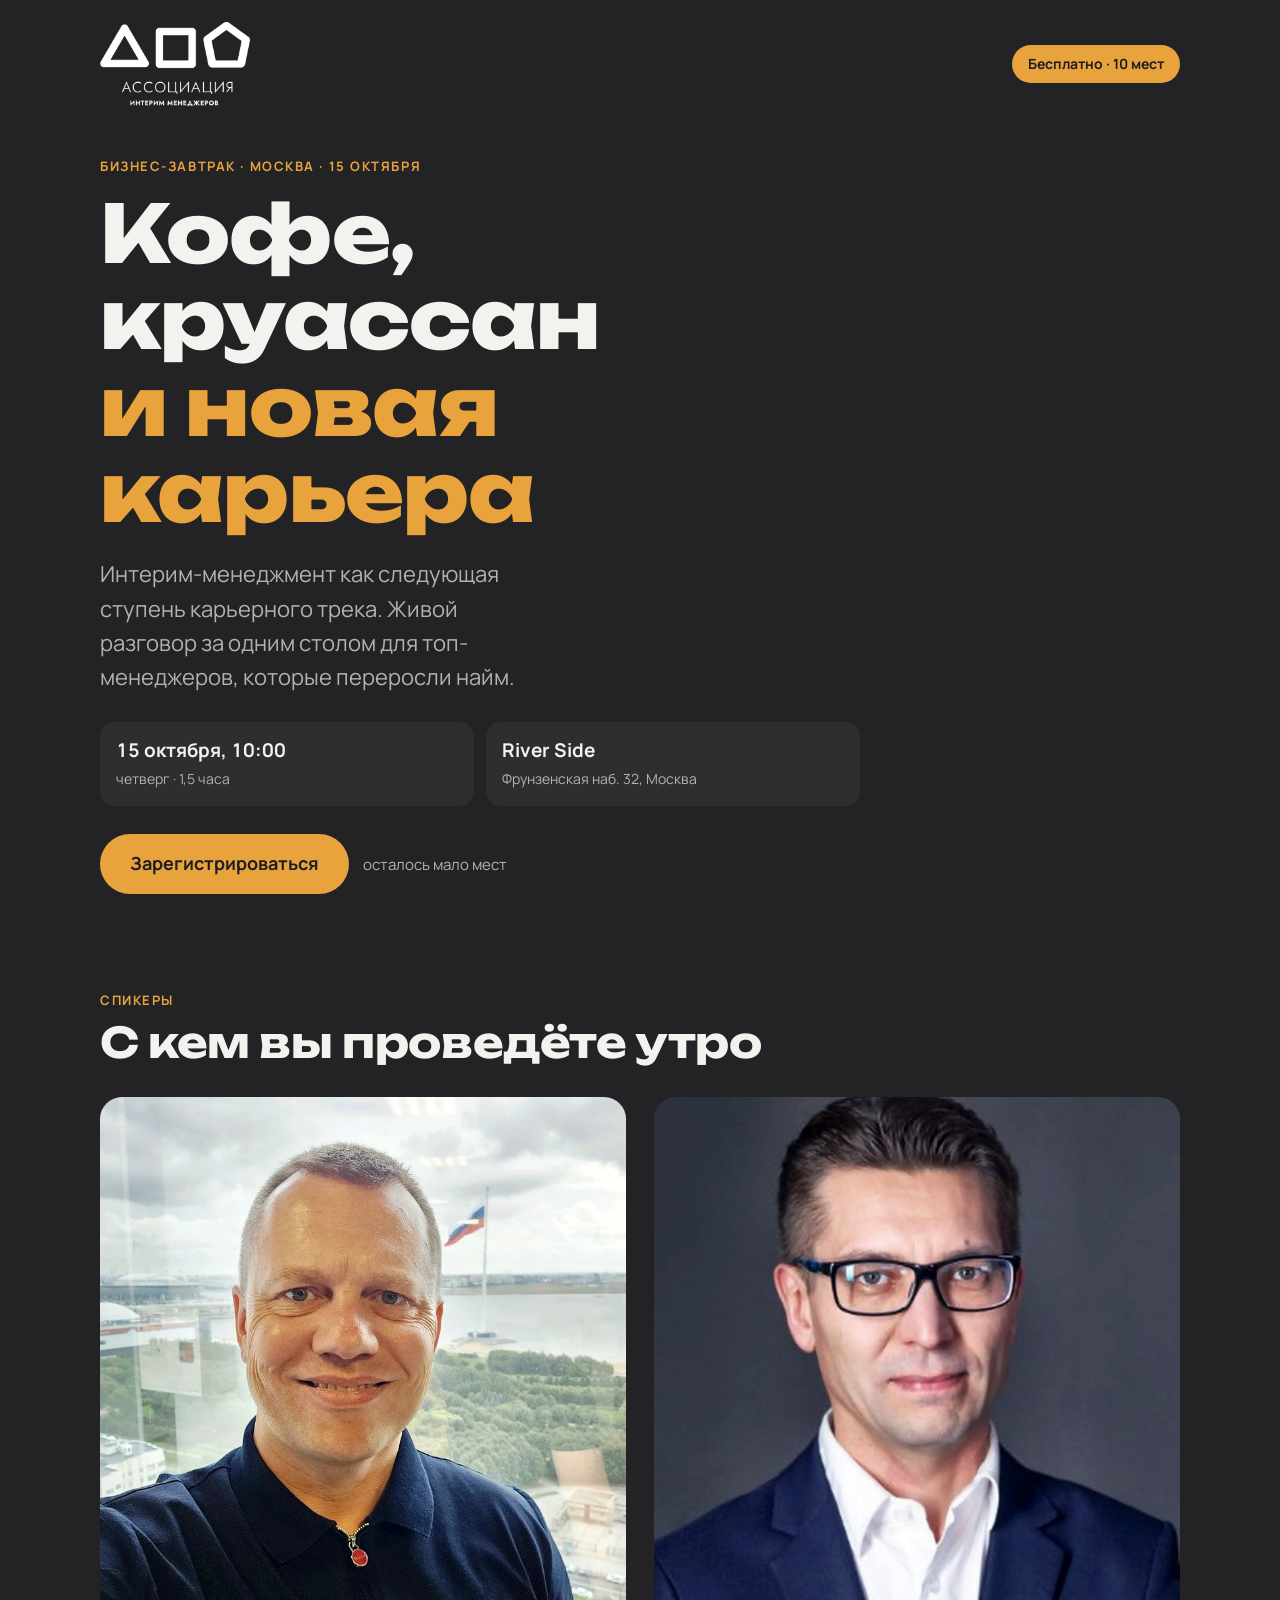
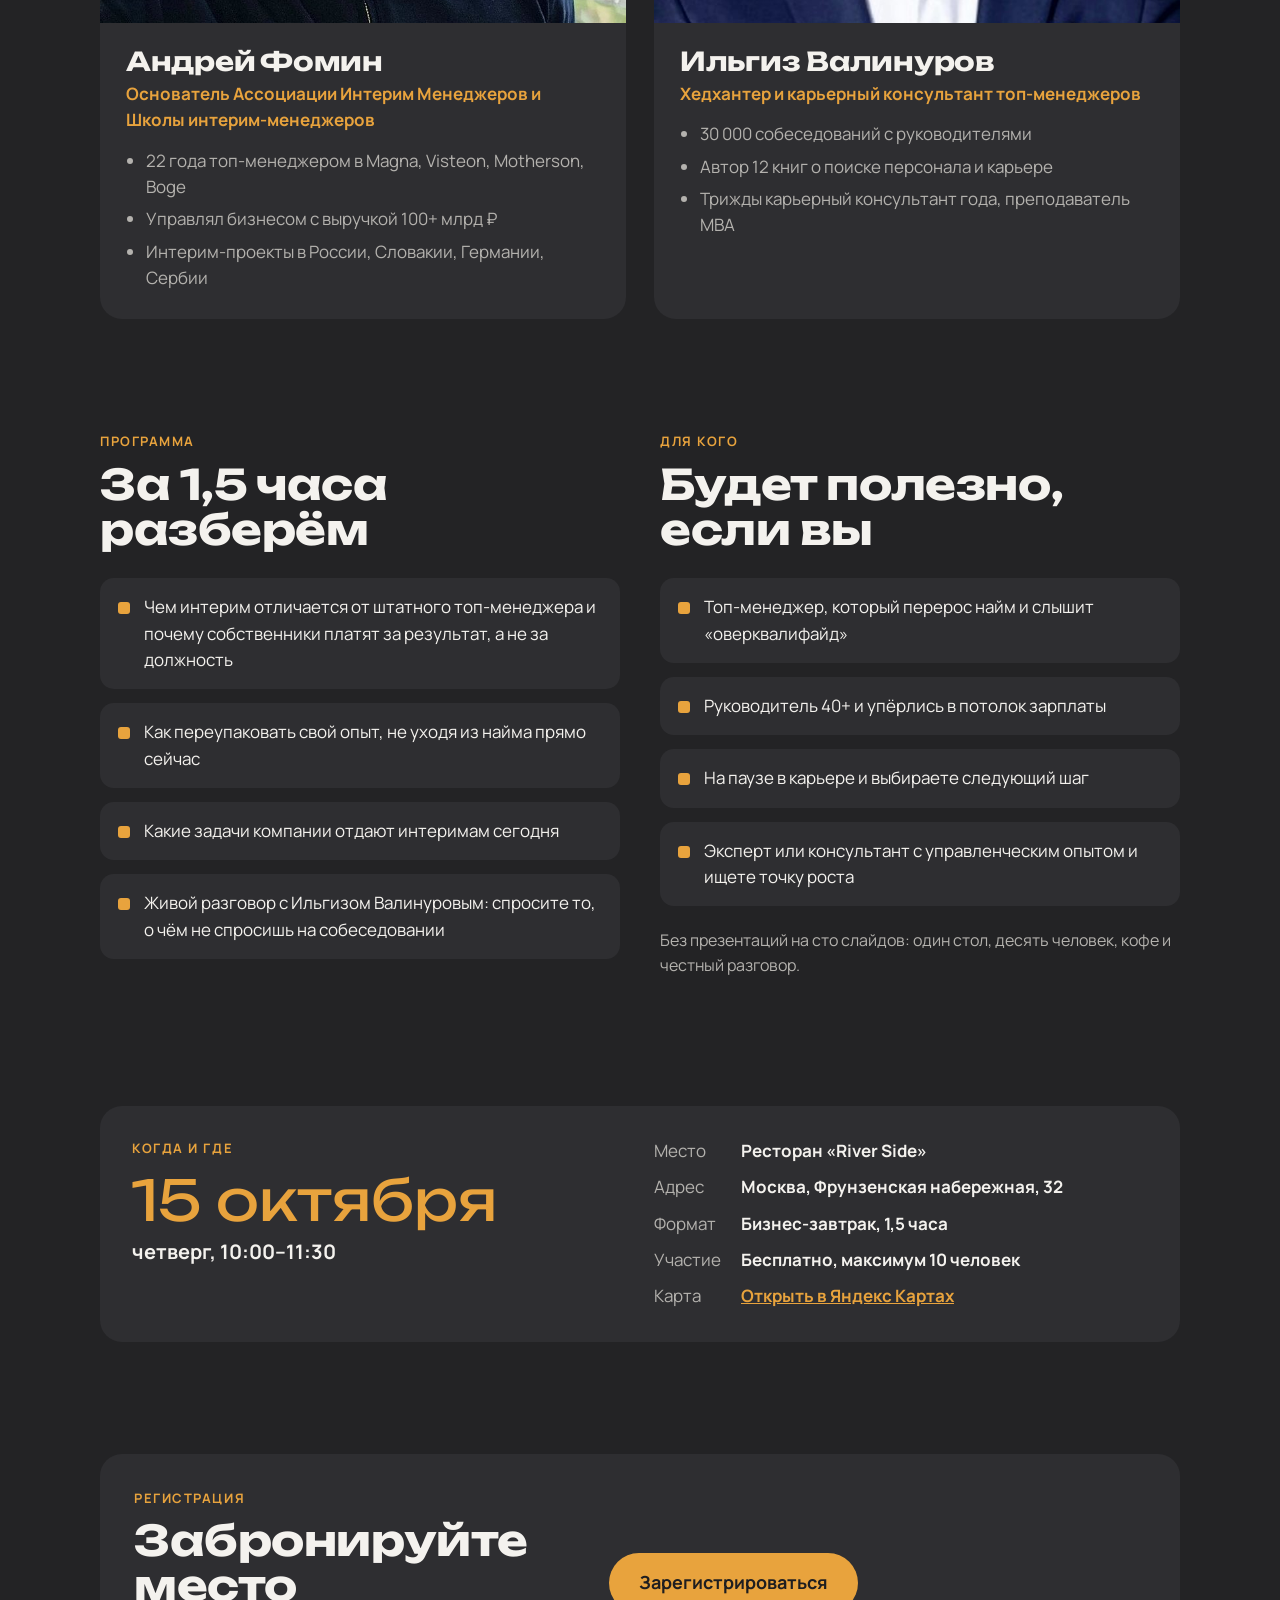
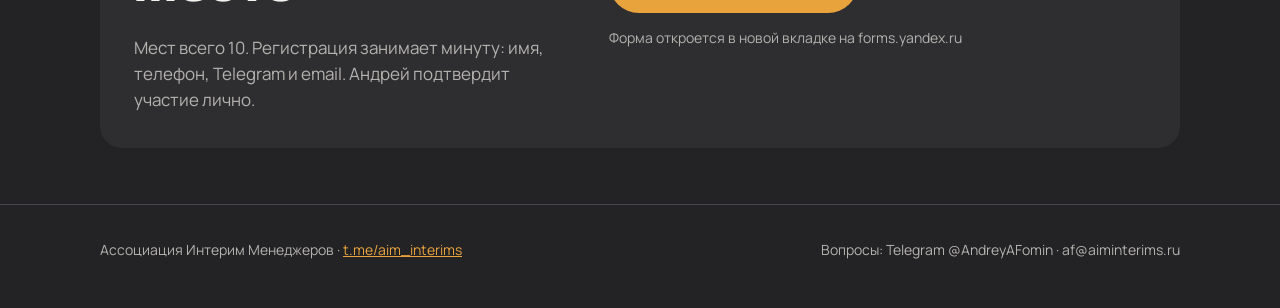
==== index.html @ fc377164 "Лендинг бизнес-завтрака АИМ 15 октября Co-Authored-By: Claude Opus 5.5 <noreply@anthropic.com> Claud" ====
<!doctype html>
<html lang="ru">
<head>
<meta charset="utf-8">
<meta name="viewport" content="width=device-width,initial-scale=1,viewport-fit=cover">
<title>Бизнес-завтрак АИМ · 15 октября</title>
<meta name="description" content="Бесплатный бизнес-завтрак Ассоциации Интерим Менеджеров 15 октября 2026 в Москве: интерим-менеджмент как следующая ступень карьеры. Андрей Фомин и Ильгиз Валинуров.">
<meta property="og:title" content="Кофе, круассан и новая карьера — бизнес-завтрак АИМ, 15 октября">
<meta property="og:description" content="Москва, Фрунзенская наб. 32, ресторан River Side. 10:00, бесплатно, 10 мест.">
<style>img{max-width:100%}[hidden]{display:none!important}</style>
<link rel="preconnect" href="https://fonts.googleapis.com">
<link rel="preconnect" href="https://fonts.gstatic.com" crossorigin>
<link rel="stylesheet" href="https://fonts.googleapis.com/css2?family=Unbounded:wght@600;800&family=Manrope:wght@400;500;700&display=swap">
<style>
/* Layout: тёмная «графитовая» страница бренда АИМ — герой с датой, большие портреты спикеров, программа, адрес, форма записи */
:root{
  --bg:#232325; --surface:#2E2E31; --surface-2:#38383C; --line:#46464B;
  --fg:#F4F2EE; --muted:#B4B2AE; --accent:#E8A33D; --accent-ink:#1E1E20; --ok:#7BC79A; --err:#F08A7A;
  --display:"Unbounded","Arial Black",system-ui,sans-serif;
  --body:"Manrope","Segoe UI",system-ui,sans-serif;
  color-scheme:dark;
}
*{box-sizing:border-box}
body{background:var(--bg);color:var(--fg);font-family:var(--body);font-size:17px;line-height:1.55;margin:0}
.wrap{max-width:1120px;margin:0 auto;padding-inline:20px}
a{color:var(--accent)}
h1,h2,h3{font-family:var(--display);text-wrap:balance;margin:0;line-height:1.08;letter-spacing:-0.01em}
.eyebrow{font-size:13px;font-weight:700;letter-spacing:.12em;text-transform:uppercase;color:var(--accent)}
section{padding-block:56px}
/* header */
.top{display:flex;align-items:center;justify-content:space-between;gap:16px;padding-block:22px}
.top img{width:150px;height:auto}
.chip{display:inline-flex;align-items:center;gap:8px;background:var(--accent);color:var(--accent-ink);font-weight:700;font-size:14px;padding:8px 16px;border-radius:999px;white-space:nowrap}
/* hero */
.hero{display:block;max-width:760px;padding-block:28px 40px}
.hero h1{font-size:clamp(38px,6.4vw,80px);font-weight:800}
.hero h1 span{color:var(--accent);display:block}
.hero .lead{font-size:clamp(18px,2vw,22px);color:var(--muted);margin:22px 0 28px;max-width:34ch}
.facts{display:grid;grid-template-columns:repeat(2,minmax(0,1fr));gap:12px;margin-bottom:28px}
.fact{background:var(--surface);border-radius:14px;padding:14px 16px;min-width:0}
.fact b{display:block;font-size:19px;font-variant-numeric:tabular-nums}
.fact small{color:var(--muted);font-size:14px}
.btn{display:inline-flex;align-items:center;justify-content:center;gap:10px;background:var(--accent);color:var(--accent-ink);font-weight:700;font-size:18px;border:0;border-radius:999px;padding:16px 30px;cursor:pointer;text-decoration:none;font-family:var(--body)}
.btn:hover{filter:brightness(1.06)}
.btn:focus-visible,input:focus-visible,.ghost:focus-visible{outline:3px solid var(--fg);outline-offset:3px}
.seats{margin-left:14px;color:var(--muted);font-size:15px}
/* speakers */
.speakers{display:grid;grid-template-columns:repeat(2,minmax(0,1fr));gap:28px;margin-top:32px}
.spk{background:var(--surface);border-radius:22px;overflow:hidden;min-width:0}
.spk img{display:block;width:100%;aspect-ratio:1/1;object-fit:cover;object-position:50% 25%}
.spk .t{padding:24px 26px 28px}
.spk h3{font-size:26px;margin-bottom:6px}
.spk .role{color:var(--accent);font-weight:700;margin-bottom:14px}
.spk ul{margin:0;padding-left:20px;color:var(--muted)}
.spk li+li{margin-top:6px}
/* program */
.cols{display:grid;grid-template-columns:repeat(2,minmax(0,1fr));gap:40px}
h2{font-size:clamp(28px,4vw,42px);margin:10px 0 26px}
.list{display:grid;gap:14px;margin:0;padding:0;list-style:none}
.list li{display:flex;gap:14px;align-items:flex-start;background:var(--surface);border-radius:14px;padding:16px 18px}
.list li::before{content:"";flex:0 0 12px;height:12px;margin-top:8px;border-radius:3px;background:var(--accent)}
.quote{margin-top:22px;color:var(--muted);font-size:16px}
/* place */
.place{display:grid;grid-template-columns:1fr 1fr;gap:28px;background:var(--surface);border-radius:22px;padding:32px}
.place dl{margin:0;display:grid;grid-template-columns:auto 1fr;gap:10px 20px}
.place dt{color:var(--muted)}
.place dd{margin:0;font-weight:700}
.place .big{font-family:var(--display);font-size:clamp(34px,5vw,56px);color:var(--accent);line-height:1}
/* form */
.form-card{background:var(--surface);border-radius:22px;padding:34px;display:grid;grid-template-columns:.9fr 1.1fr;gap:36px}
footer{padding-block:34px 48px;color:var(--muted);font-size:14px;border-top:1px solid var(--line)}
footer .wrap{display:flex;flex-wrap:wrap;justify-content:space-between;gap:12px}
@media (max-width:860px){
  .hero,.cols,.place,.form-card{grid-template-columns:1fr}
}
@media (max-width:560px){
  .speakers,.facts{grid-template-columns:1fr}
  .top .chip{font-size:12px;padding:6px 12px}
  .place,.form-card{padding:22px}
  section{padding-block:40px}
}
@media (prefers-reduced-motion:no-preference){
  .hero h1,.hero .lead,.facts{animation:rise .7s ease both}
  .hero .lead{animation-delay:.08s}.facts{animation-delay:.16s}
  @keyframes rise{from{transform:translateY(14px)}to{transform:none}}
}
</style>
</head>
<body>
<div class="wrap">
  <header class="top">
    <img src="[data-uri]" alt="Ассоциация Интерим Менеджеров">
    <span class="chip">Бесплатно · 10 мест</span>
  </header>

  <div class="hero">
    <div>
      <div class="eyebrow">Бизнес-завтрак · Москва · 15 октября</div>
      <h1 style="margin-top:14px">Кофе, круассан <span>и новая карьера</span></h1>
      <p class="lead">Интерим-менеджмент как следующая ступень карьерного трека. Живой разговор за одним столом для топ-менеджеров, которые переросли найм.</p>
      <div class="facts">
        <div class="fact"><b>15 октября, 10:00</b><small>четверг · 1,5 часа</small></div>
        <div class="fact"><b>River Side</b><small>Фрунзенская наб. 32, Москва</small></div>
      </div>
      <a class="btn" href="https://forms.yandex.ru/u/6ac7467784227c0026ed4c16" target="_blank" rel="noopener">Зарегистрироваться</a><span class="seats">осталось мало мест</span>
    </div>
  </div>
</div>

<section id="speakers">
  <div class="wrap">
    <div class="eyebrow">Спикеры</div>
    <h2>С кем вы проведёте утро</h2>
    <div class="speakers">
      <article class="spk">
        <img src="[data-uri]" alt="Андрей Фомин">
        <div class="t">
          <h3>Андрей Фомин</h3>
          <div class="role">Основатель Ассоциации Интерим Менеджеров и Школы интерим-менеджеров</div>
          <ul>
            <li>22 года топ-менеджером в Magna, Visteon, Motherson, Boge</li>
            <li>Управлял бизнесом с выручкой 100+ млрд ₽</li>
            <li>Интерим-проекты в России, Словакии, Германии, Сербии</li>
          </ul>
        </div>
      </article>
      <article class="spk">
        <img src="[data-uri]" alt="Ильгиз Валинуров">
        <div class="t">
          <h3>Ильгиз Валинуров</h3>
          <div class="role">Хедхантер и карьерный консультант топ-менеджеров</div>
          <ul>
            <li>30 000 собеседований с руководителями</li>
            <li>Автор 12 книг о поиске персонала и карьере</li>
            <li>Трижды карьерный консультант года, преподаватель MBA</li>
          </ul>
        </div>
      </article>
    </div>
  </div>
</section>

<section id="program">
  <div class="wrap cols">
    <div>
      <div class="eyebrow">Программа</div>
      <h2>За 1,5 часа разберём</h2>
      <ul class="list">
        <li>Чем интерим отличается от штатного топ-менеджера и почему собственники платят за результат, а не за должность</li>
        <li>Как переупаковать свой опыт, не уходя из найма прямо сейчас</li>
        <li>Какие задачи компании отдают интеримам сегодня</li>
        <li>Живой разговор с Ильгизом Валинуровым: спросите то, о чём не спросишь на собеседовании</li>
      </ul>
    </div>
    <div>
      <div class="eyebrow">Для кого</div>
      <h2>Будет полезно, если вы</h2>
      <ul class="list">
        <li>Топ-менеджер, который перерос найм и слышит «оверквалифайд»</li>
        <li>Руководитель 40+ и упёрлись в потолок зарплаты</li>
        <li>На паузе в карьере и выбираете следующий шаг</li>
        <li>Эксперт или консультант с управленческим опытом и ищете точку роста</li>
      </ul>
      <p class="quote">Без презентаций на сто слайдов: один стол, десять человек, кофе и честный разговор.</p>
    </div>
  </div>
</section>

<section id="place">
  <div class="wrap">
    <div class="place">
      <div>
        <div class="eyebrow">Когда и где</div>
        <p class="big" style="margin:14px 0 8px">15 октября</p>
        <p style="margin:0;font-size:20px;font-weight:700">четверг, 10:00–11:30</p>
      </div>
      <dl>
        <dt>Место</dt><dd>Ресторан «River Side»</dd>
        <dt>Адрес</dt><dd>Москва, Фрунзенская набережная, 32</dd>
        <dt>Формат</dt><dd>Бизнес-завтрак, 1,5 часа</dd>
        <dt>Участие</dt><dd>Бесплатно, максимум 10 человек</dd>
        <dt>Карта</dt><dd><a href="https://yandex.ru/maps/?text=%D0%9C%D0%BE%D1%81%D0%BA%D0%B2%D0%B0%2C%20%D0%A4%D1%80%D1%83%D0%BD%D0%B7%D0%B5%D0%BD%D1%81%D0%BA%D0%B0%D1%8F%20%D0%BD%D0%B0%D0%B1%D0%B5%D1%80%D0%B5%D0%B6%D0%BD%D0%B0%D1%8F%2032" target="_blank" rel="noopener">Открыть в Яндекс Картах</a></dd>
      </dl>
    </div>
  </div>
</section>

<section id="register">
  <div class="wrap">
    <div class="form-card">
      <div>
        <div class="eyebrow">Регистрация</div>
        <h2>Забронируйте место</h2>
        <p style="color:var(--muted);margin:0">Мест всего 10. Регистрация занимает минуту: имя, телефон, Telegram и email. Андрей подтвердит участие лично.</p>
      </div>
      <div style="display:flex;flex-direction:column;justify-content:center;align-items:flex-start;gap:14px">
        <a class="btn" href="https://forms.yandex.ru/u/6ac7467784227c0026ed4c16" target="_blank" rel="noopener">Зарегистрироваться</a>
        <span style="color:var(--muted);font-size:14px">Форма откроется в новой вкладке на forms.yandex.ru</span>
      </div>
    </div>
  </div>
</section>

<footer>
  <div class="wrap">
    <span>Ассоциация Интерим Менеджеров · <a href="https://t.me/aim_interims" target="_blank" rel="noopener">t.me/aim_interims</a></span>
    <span>Вопросы: Telegram @AndreyAFomin · af@aiminterims.ru</span>
  </div>
</footer>
</body>
</html>
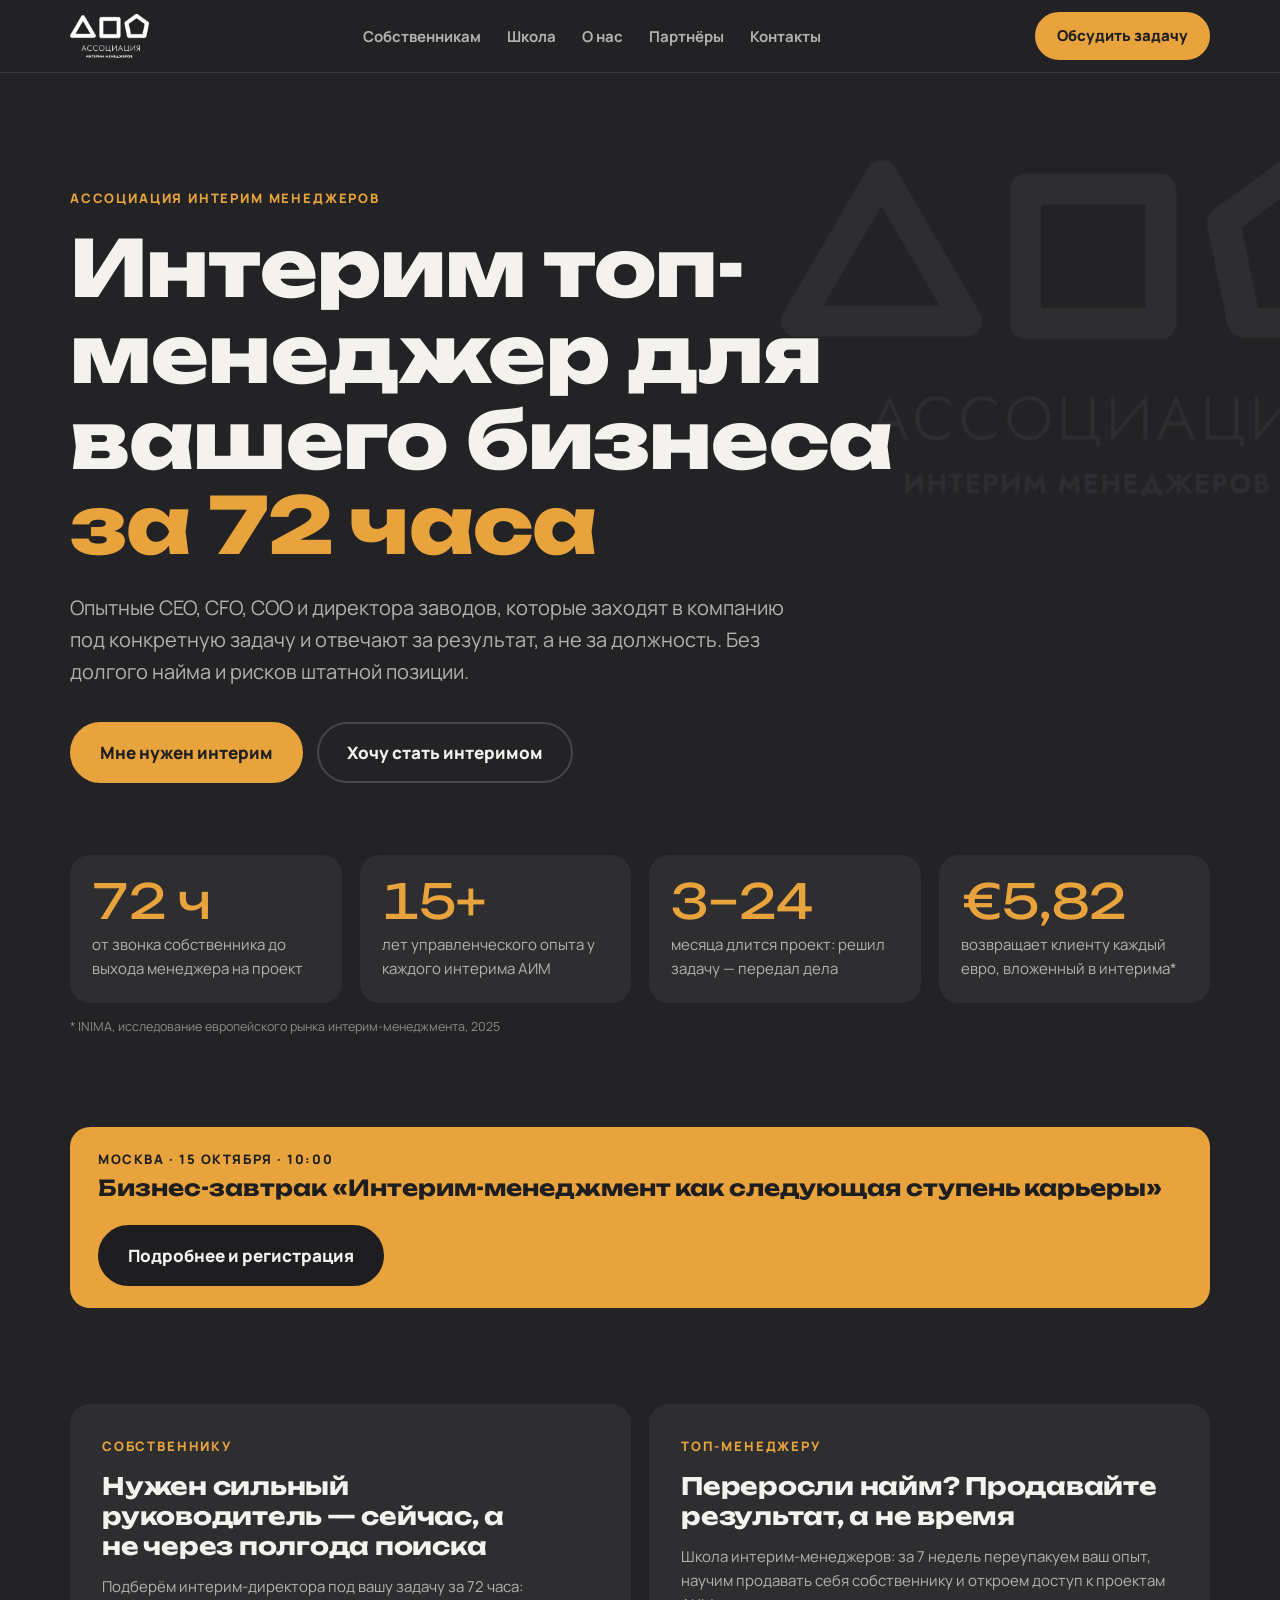
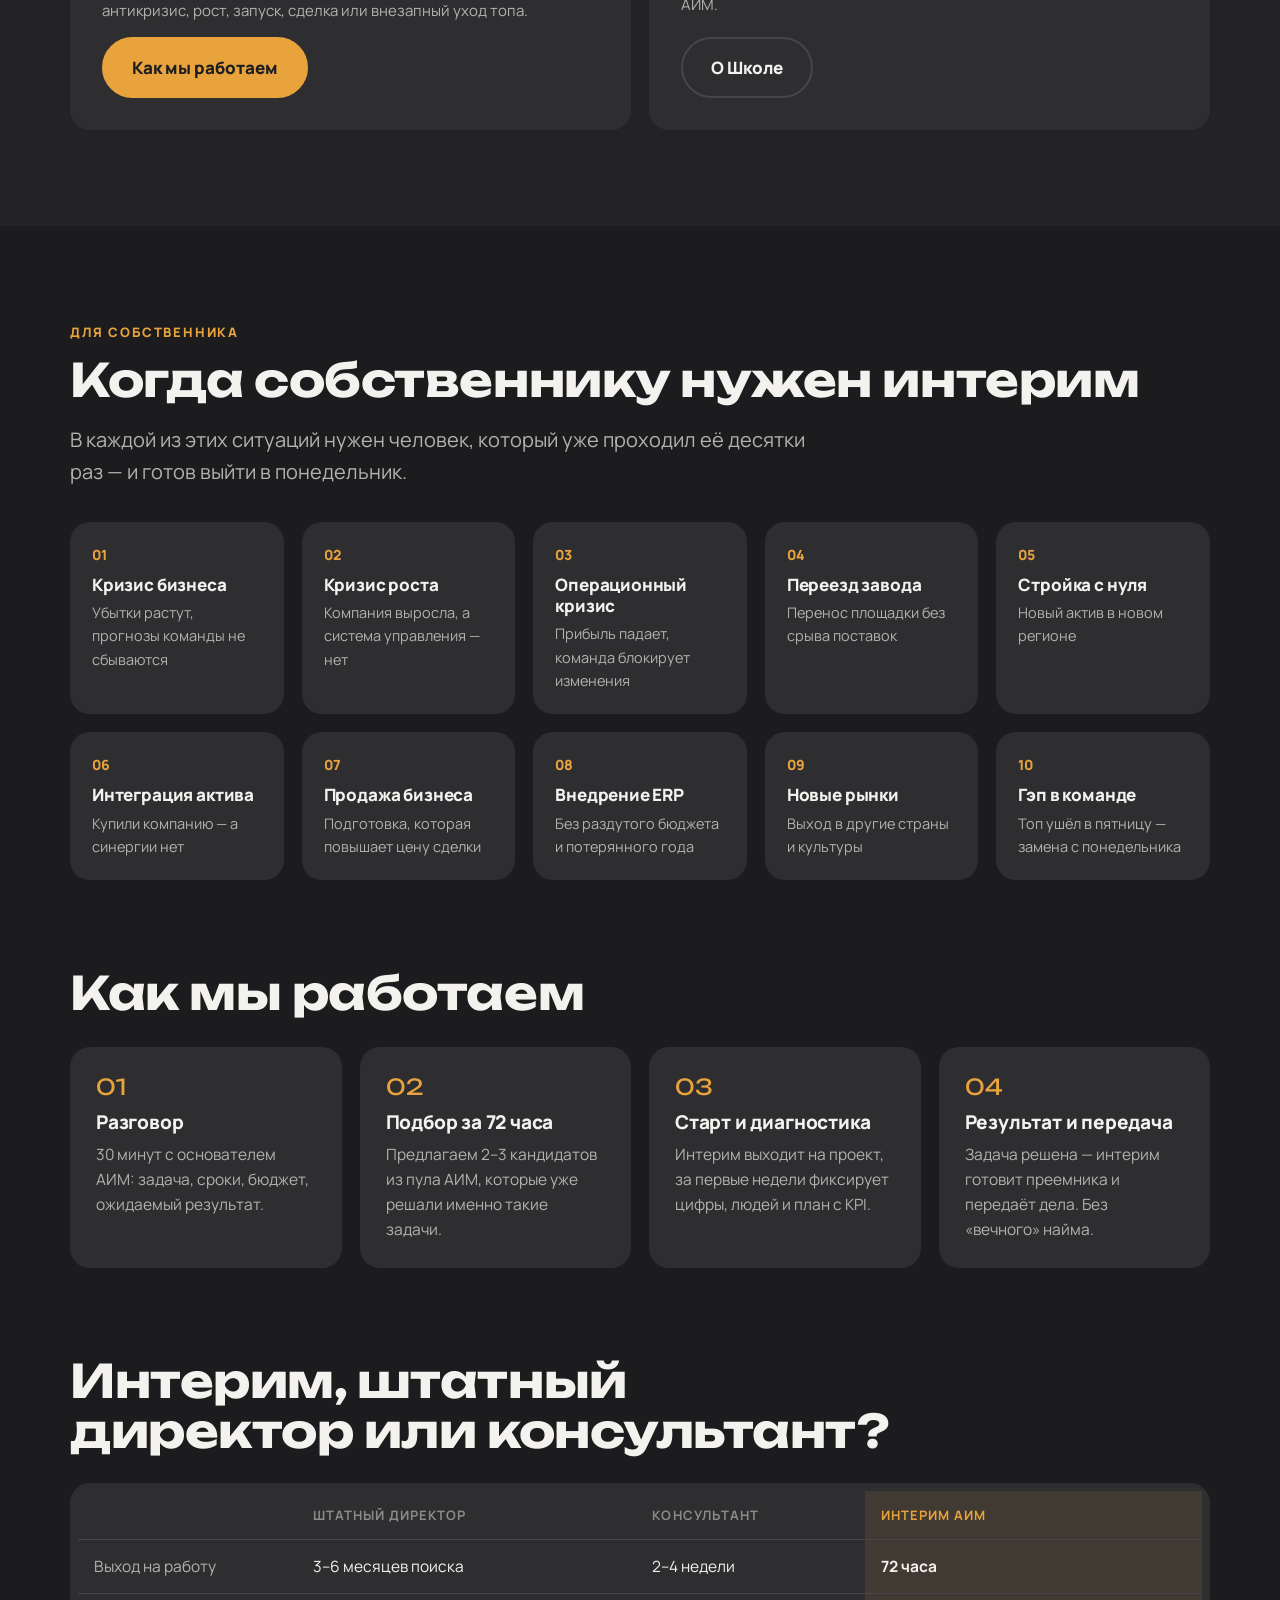
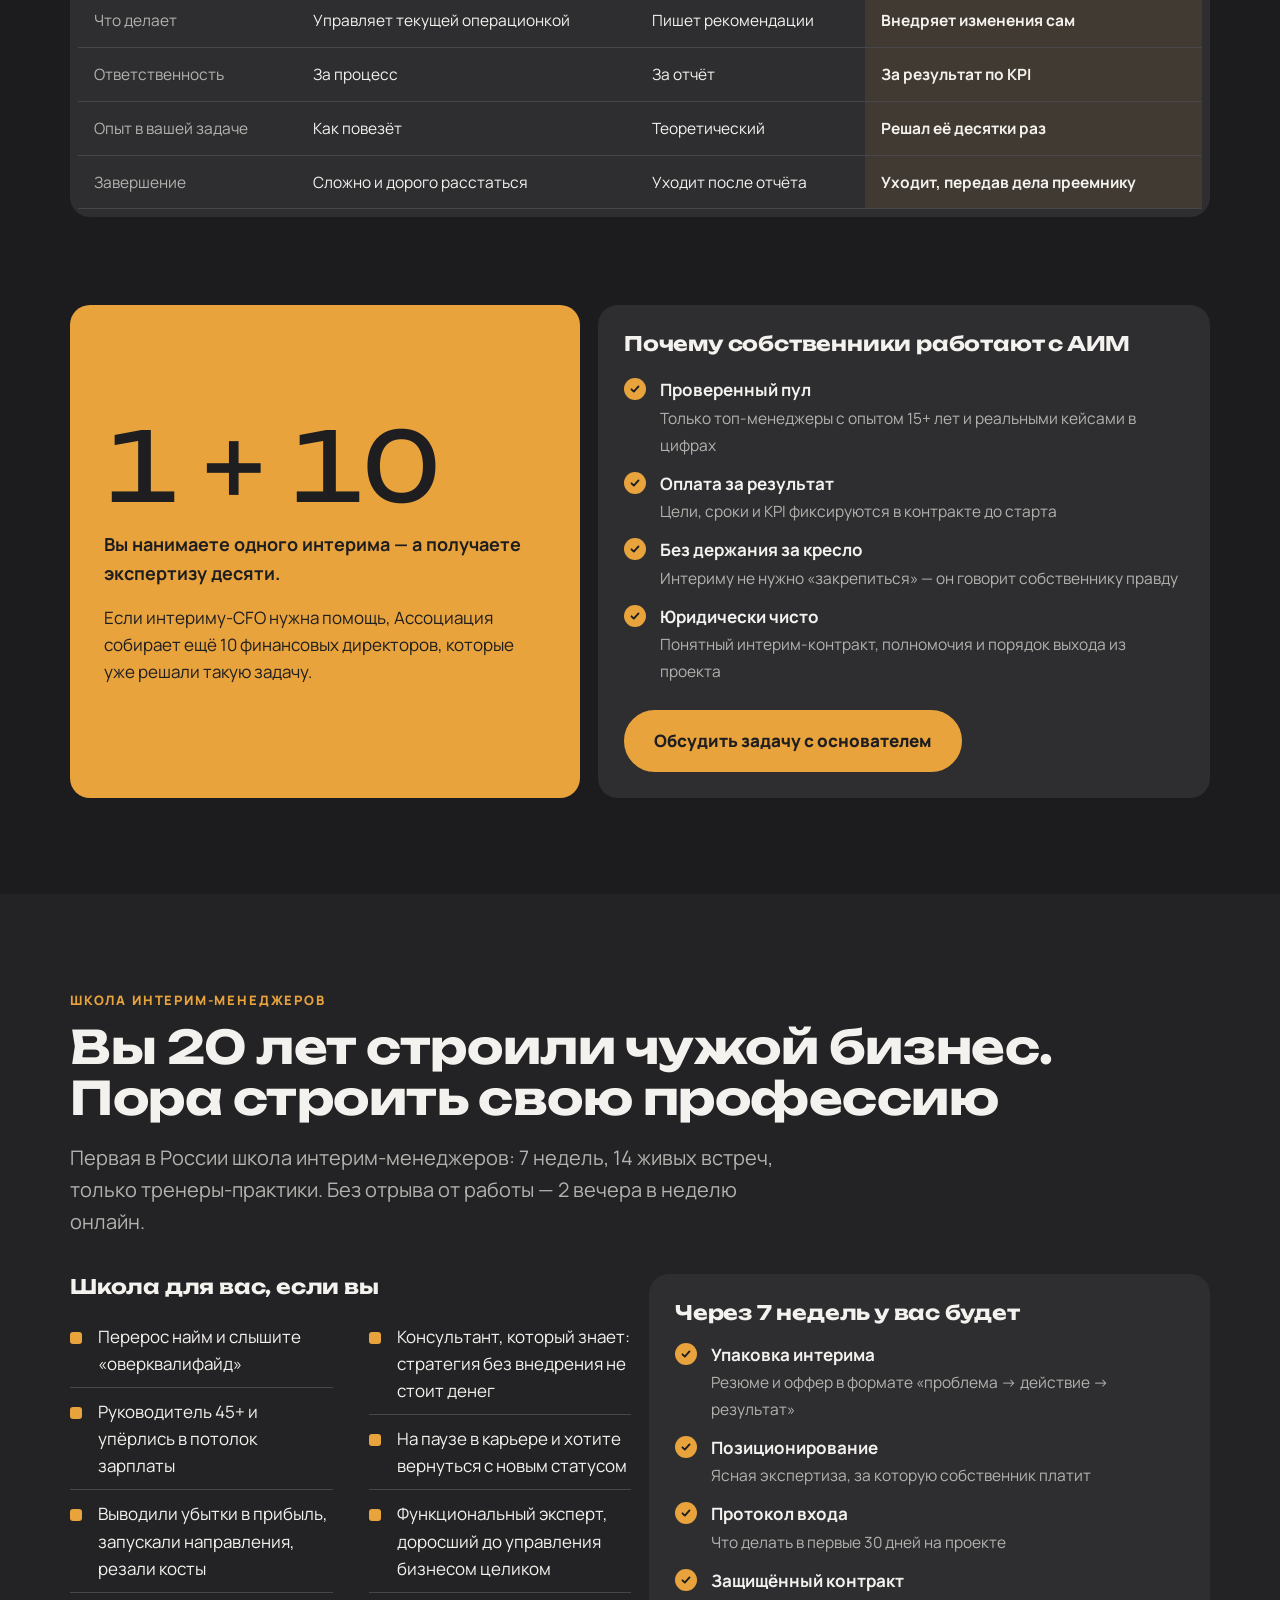
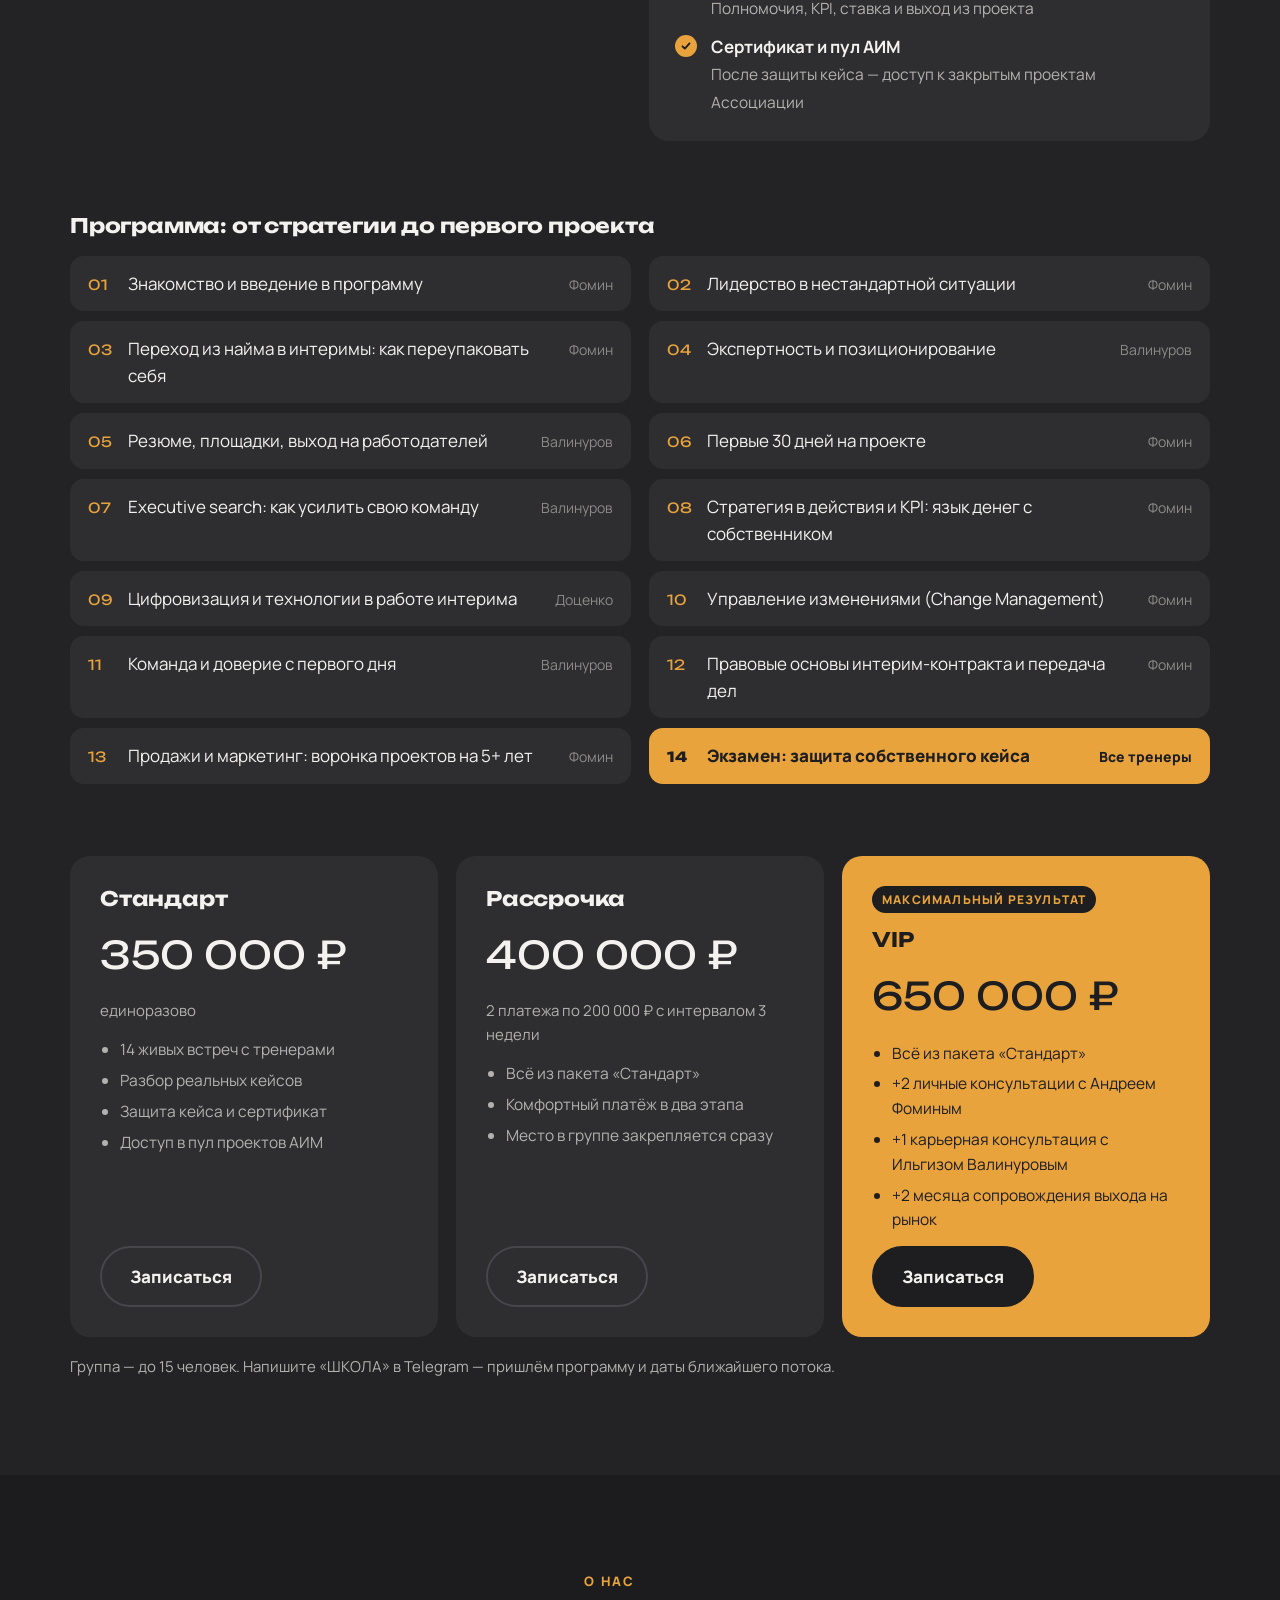
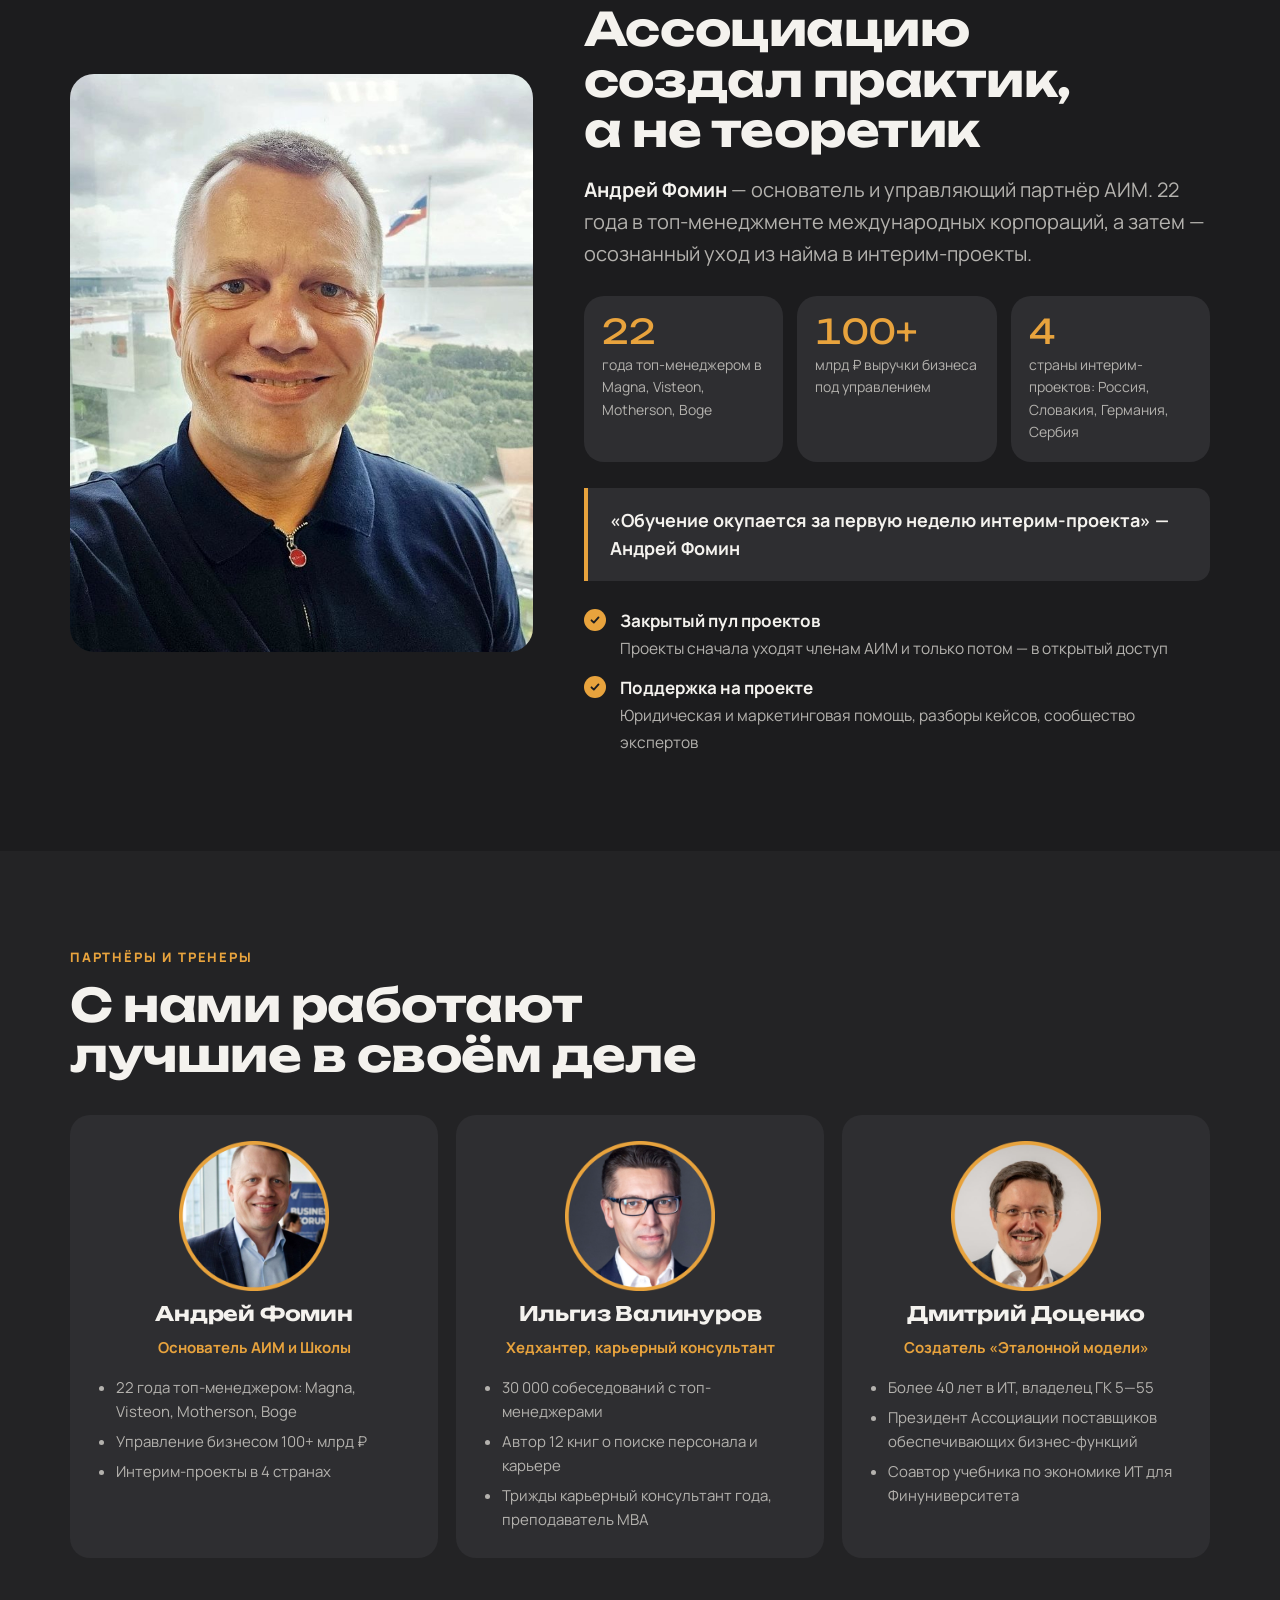
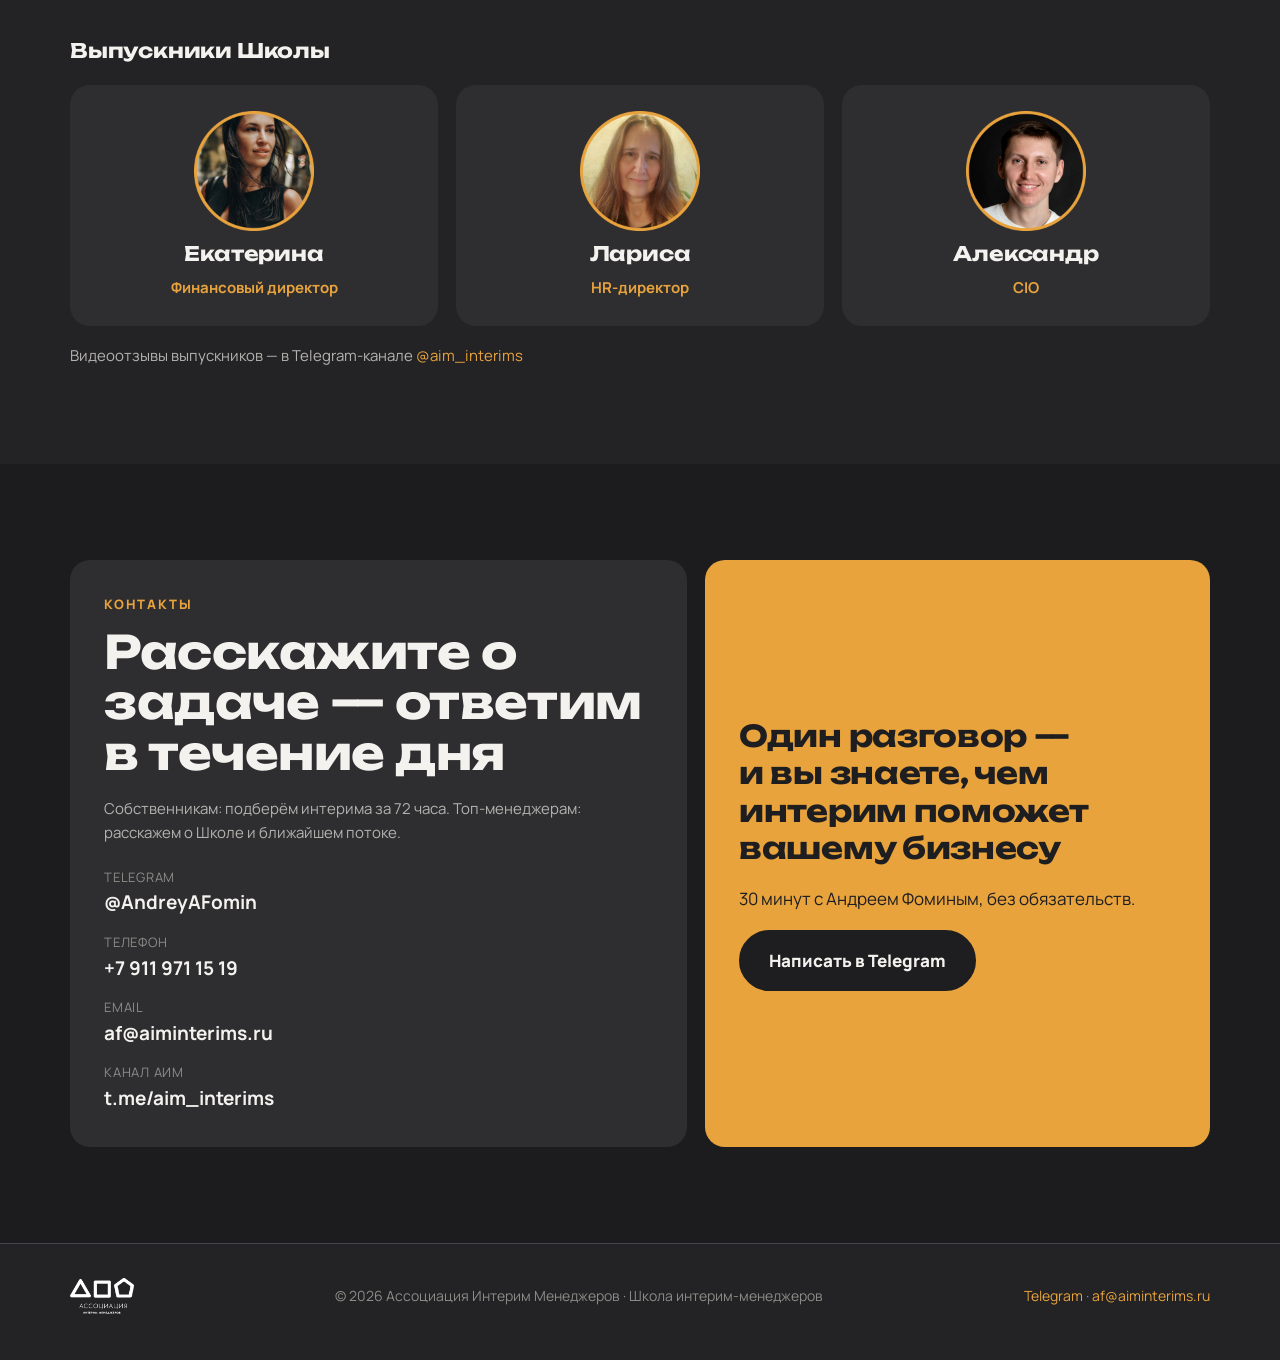
==== commit 17dd9074: "Сайт Ассоциации Интерим Менеджеров; лендинг завтрака перенесён в /zavtrak Co-Authored-By: Claude Opu" ====
--- a/index.html
+++ b/index.html
@@ -2,210 +2,486 @@
 <html lang="ru">
 <head>
 <meta charset="utf-8">
-<meta name="viewport" content="width=device-width,initial-scale=1,viewport-fit=cover">
-<title>Бизнес-завтрак АИМ · 15 октября</title>
-<meta name="description" content="Бесплатный бизнес-завтрак Ассоциации Интерим Менеджеров 15 октября 2026 в Москве: интерим-менеджмент как следующая ступень карьеры. Андрей Фомин и Ильгиз Валинуров.">
-<meta property="og:title" content="Кофе, круассан и новая карьера — бизнес-завтрак АИМ, 15 октября">
-<meta property="og:description" content="Москва, Фрунзенская наб. 32, ресторан River Side. 10:00, бесплатно, 10 мест.">
-<style>img{max-width:100%}[hidden]{display:none!important}</style>
+<meta name="viewport" content="width=device-width, initial-scale=1">
+<title>Ассоциация Интерим Менеджеров (АИМ) — интерим топ-менеджер для вашего бизнеса за 72 часа</title>
+<meta name="description" content="Ассоциация Интерим Менеджеров: опытные CEO, CFO, COO и директора заводов под задачу бизнеса — выход на проект за 72 часа, оплата за результат. Школа интерим-менеджеров для топ-менеджеров с опытом 15+ лет.">
+<meta property="og:title" content="Ассоциация Интерим Менеджеров (АИМ)">
+<meta property="og:description" content="Интерим топ-менеджер для вашего бизнеса за 72 часа. Школа интерим-менеджеров.">
+<meta property="og:image" content="https://aiminterims.github.io/aiminterims/assets/og.jpg">
+<meta property="og:type" content="website">
+<link rel="icon" href="assets/logo.png">
 <link rel="preconnect" href="https://fonts.googleapis.com">
 <link rel="preconnect" href="https://fonts.gstatic.com" crossorigin>
-<link rel="stylesheet" href="https://fonts.googleapis.com/css2?family=Unbounded:wght@600;800&family=Manrope:wght@400;500;700&display=swap">
+<link rel="stylesheet" href="https://fonts.googleapis.com/css2?family=Unbounded:wght@600;800&family=Manrope:wght@400;500;700;800&display=swap">
 <style>
-/* Layout: тёмная «графитовая» страница бренда АИМ — герой с датой, большие портреты спикеров, программа, адрес, форма записи */
 :root{
-  --bg:#232325; --surface:#2E2E31; --surface-2:#38383C; --line:#46464B;
-  --fg:#F4F2EE; --muted:#B4B2AE; --accent:#E8A33D; --accent-ink:#1E1E20; --ok:#7BC79A; --err:#F08A7A;
+  --bg:#232325; --bg2:#1C1C1E; --surface:#2E2E31; --surface2:#38383C; --line:#46464B;
+  --fg:#F4F2EE; --muted:#B4B2AE; --dim:#8D8B87; --accent:#E8A33D; --accent-ink:#1E1E20;
   --display:"Unbounded","Arial Black",system-ui,sans-serif;
   --body:"Manrope","Segoe UI",system-ui,sans-serif;
   color-scheme:dark;
 }
 *{box-sizing:border-box}
-body{background:var(--bg);color:var(--fg);font-family:var(--body);font-size:17px;line-height:1.55;margin:0}
-.wrap{max-width:1120px;margin:0 auto;padding-inline:20px}
-a{color:var(--accent)}
-h1,h2,h3{font-family:var(--display);text-wrap:balance;margin:0;line-height:1.08;letter-spacing:-0.01em}
-.eyebrow{font-size:13px;font-weight:700;letter-spacing:.12em;text-transform:uppercase;color:var(--accent)}
-section{padding-block:56px}
+html{scroll-behavior:smooth}
+body{margin:0;background:var(--bg);color:var(--fg);font-family:var(--body);font-size:17px;line-height:1.6;-webkit-font-smoothing:antialiased}
+img{max-width:100%;display:block}
+a{color:var(--accent);text-decoration:none}
+.wrap{max-width:1180px;margin:0 auto;padding-inline:20px}
+h1,h2,h3{font-family:var(--display);margin:0;line-height:1.1;letter-spacing:-.01em;text-wrap:balance}
+h2{font-size:clamp(28px,4.2vw,46px);margin:12px 0 18px}
+h3{font-size:20px;line-height:1.25}
+p{margin:0}
+.eyebrow{font-size:13px;font-weight:800;letter-spacing:.14em;text-transform:uppercase;color:var(--accent)}
+.lead{font-size:clamp(17px,1.8vw,20px);color:var(--muted);max-width:62ch}
+section{padding-block:clamp(56px,8vw,96px)}
+.alt{background:var(--bg2)}
+.btn{display:inline-flex;align-items:center;justify-content:center;gap:10px;background:var(--accent);color:var(--accent-ink);font-weight:800;font-size:17px;border-radius:999px;padding:15px 28px;border:2px solid var(--accent);transition:filter .15s,transform .15s}
+.btn:hover{filter:brightness(1.07);transform:translateY(-1px)}
+.btn.ghost{background:transparent;color:var(--fg);border-color:var(--line)}
+.btn.ghost:hover{border-color:var(--fg)}
+.btn:focus-visible,a:focus-visible{outline:3px solid var(--fg);outline-offset:3px}
+.card{background:var(--surface);border-radius:20px;padding:26px;min-width:0}
+.grid{display:grid;gap:18px}
+.g2{grid-template-columns:repeat(2,minmax(0,1fr))}
+.g3{grid-template-columns:repeat(3,minmax(0,1fr))}
+.g4{grid-template-columns:repeat(4,minmax(0,1fr))}
+.g5{grid-template-columns:repeat(5,minmax(0,1fr))}
+.num{font-family:var(--display);color:var(--accent);font-size:clamp(34px,4vw,48px);line-height:1;font-variant-numeric:tabular-nums}
+.small{font-size:15px;color:var(--muted)}
+
 /* header */
-.top{display:flex;align-items:center;justify-content:space-between;gap:16px;padding-block:22px}
-.top img{width:150px;height:auto}
-.chip{display:inline-flex;align-items:center;gap:8px;background:var(--accent);color:var(--accent-ink);font-weight:700;font-size:14px;padding:8px 16px;border-radius:999px;white-space:nowrap}
+header{position:sticky;top:0;z-index:20;background:rgba(35,35,37,.92);backdrop-filter:blur(10px);border-bottom:1px solid rgba(70,70,75,.6)}
+.nav{display:flex;align-items:center;justify-content:space-between;gap:20px;height:72px}
+.nav img{height:44px;width:auto}
+.nav ul{display:flex;gap:26px;list-style:none;margin:0;padding:0}
+.nav ul a{color:var(--muted);font-weight:700;font-size:15px}
+.nav ul a:hover{color:var(--fg)}
+.nav .btn{padding:10px 20px;font-size:15px}
+
 /* hero */
-.hero{display:block;max-width:760px;padding-block:28px 40px}
-.hero h1{font-size:clamp(38px,6.4vw,80px);font-weight:800}
-.hero h1 span{color:var(--accent);display:block}
-.hero .lead{font-size:clamp(18px,2vw,22px);color:var(--muted);margin:22px 0 28px;max-width:34ch}
-.facts{display:grid;grid-template-columns:repeat(2,minmax(0,1fr));gap:12px;margin-bottom:28px}
-.fact{background:var(--surface);border-radius:14px;padding:14px 16px;min-width:0}
-.fact b{display:block;font-size:19px;font-variant-numeric:tabular-nums}
-.fact small{color:var(--muted);font-size:14px}
-.btn{display:inline-flex;align-items:center;justify-content:center;gap:10px;background:var(--accent);color:var(--accent-ink);font-weight:700;font-size:18px;border:0;border-radius:999px;padding:16px 30px;cursor:pointer;text-decoration:none;font-family:var(--body)}
-.btn:hover{filter:brightness(1.06)}
-.btn:focus-visible,input:focus-visible,.ghost:focus-visible{outline:3px solid var(--fg);outline-offset:3px}
-.seats{margin-left:14px;color:var(--muted);font-size:15px}
-/* speakers */
-.speakers{display:grid;grid-template-columns:repeat(2,minmax(0,1fr));gap:28px;margin-top:32px}
-.spk{background:var(--surface);border-radius:22px;overflow:hidden;min-width:0}
-.spk img{display:block;width:100%;aspect-ratio:1/1;object-fit:cover;object-position:50% 25%}
-.spk .t{padding:24px 26px 28px}
-.spk h3{font-size:26px;margin-bottom:6px}
-.spk .role{color:var(--accent);font-weight:700;margin-bottom:14px}
-.spk ul{margin:0;padding-left:20px;color:var(--muted)}
-.spk li+li{margin-top:6px}
-/* program */
-.cols{display:grid;grid-template-columns:repeat(2,minmax(0,1fr));gap:40px}
-h2{font-size:clamp(28px,4vw,42px);margin:10px 0 26px}
-.list{display:grid;gap:14px;margin:0;padding:0;list-style:none}
-.list li{display:flex;gap:14px;align-items:flex-start;background:var(--surface);border-radius:14px;padding:16px 18px}
-.list li::before{content:"";flex:0 0 12px;height:12px;margin-top:8px;border-radius:3px;background:var(--accent)}
-.quote{margin-top:22px;color:var(--muted);font-size:16px}
-/* place */
-.place{display:grid;grid-template-columns:1fr 1fr;gap:28px;background:var(--surface);border-radius:22px;padding:32px}
-.place dl{margin:0;display:grid;grid-template-columns:auto 1fr;gap:10px 20px}
-.place dt{color:var(--muted)}
-.place dd{margin:0;font-weight:700}
-.place .big{font-family:var(--display);font-size:clamp(34px,5vw,56px);color:var(--accent);line-height:1}
-/* form */
-.form-card{background:var(--surface);border-radius:22px;padding:34px;display:grid;grid-template-columns:.9fr 1.1fr;gap:36px}
-footer{padding-block:34px 48px;color:var(--muted);font-size:14px;border-top:1px solid var(--line)}
-footer .wrap{display:flex;flex-wrap:wrap;justify-content:space-between;gap:12px}
-@media (max-width:860px){
-  .hero,.cols,.place,.form-card{grid-template-columns:1fr}
+.hero{position:relative;overflow:hidden;padding-block:clamp(56px,9vw,120px) clamp(48px,7vw,90px)}
+.hero::after{content:"";position:absolute;right:-120px;top:-60px;width:620px;height:620px;background:url(assets/logo.png) no-repeat center/contain;opacity:.05;pointer-events:none}
+.hero h1{font-size:clamp(36px,6.2vw,78px);font-weight:800;max-width:15ch}
+.hero h1 em{font-style:normal;color:var(--accent)}
+.hero .lead{margin:24px 0 34px}
+.cta-row{display:flex;flex-wrap:wrap;gap:14px}
+.stats{display:grid;grid-template-columns:repeat(4,minmax(0,1fr));gap:18px;margin-top:clamp(44px,6vw,72px)}
+.stats .card{padding:22px}
+.stats p{margin-top:8px;font-size:15px;color:var(--muted)}
+
+/* event banner */
+.event{display:flex;align-items:center;justify-content:space-between;gap:20px;flex-wrap:wrap;background:var(--accent);color:var(--accent-ink);border-radius:20px;padding:22px 28px}
+.event b{font-family:var(--display);font-size:clamp(17px,2vw,22px)}
+.event .btn{background:var(--accent-ink);color:var(--fg);border-color:var(--accent-ink)}
+
+/* audience switch */
+.split{display:grid;grid-template-columns:repeat(2,minmax(0,1fr));gap:18px}
+.split .card{padding:32px;display:flex;flex-direction:column;gap:14px}
+.split .card h3{font-size:24px}
+.split .card .btn{align-self:flex-start;margin-top:auto}
+
+/* owner situations */
+.sit .card{padding:22px}
+.sit .n{font-weight:800;color:var(--accent);font-size:14px}
+.sit h3{font-size:17px;margin:8px 0 6px;font-family:var(--body);font-weight:800}
+.sit p{font-size:14.5px;color:var(--muted)}
+
+/* steps */
+.steps{counter-reset:s}
+.step{position:relative;padding-top:64px}
+.step::before{counter-increment:s;content:"0" counter(s);position:absolute;top:22px;left:26px;font-family:var(--display);font-size:22px;color:var(--accent)}
+.step h3{font-family:var(--body);font-weight:800;font-size:19px;margin-bottom:8px}
+.step p{color:var(--muted);font-size:15.5px}
+
+/* compare */
+.compare{width:100%;border-collapse:collapse;font-size:15.5px}
+.compare th,.compare td{padding:14px 16px;text-align:left;border-bottom:1px solid var(--line);vertical-align:top}
+.compare thead th{font-size:13px;letter-spacing:.08em;text-transform:uppercase;color:var(--dim)}
+.compare td:first-child{color:var(--muted)}
+.compare .hl{background:rgba(232,163,61,.1);color:var(--fg);font-weight:700}
+.compare thead .hl{color:var(--accent)}
+.tablewrap{overflow-x:auto;border-radius:20px;background:var(--surface);padding:8px}
+
+/* 1+10 */
+.onepl{display:grid;grid-template-columns:1fr 1.2fr;gap:18px;align-items:stretch}
+.onepl .big{background:var(--accent);color:var(--accent-ink);border-radius:20px;padding:34px;display:flex;flex-direction:column;justify-content:center;gap:16px}
+.onepl .big .num{color:var(--accent-ink);font-size:clamp(56px,8vw,96px)}
+.ticks{list-style:none;margin:0;padding:0;display:grid;gap:12px}
+.ticks li{display:flex;gap:14px;align-items:flex-start}
+.ticks li::before{content:"";flex:0 0 22px;height:22px;margin-top:2px;border-radius:50%;background:var(--accent) url("data:image/svg+xml,%3Csvg xmlns='http://www.w3.org/2000/svg' viewBox='0 0 24 24' fill='none' stroke='%231E1E20' stroke-width='3.2' stroke-linecap='round' stroke-linejoin='round'%3E%3Cpath d='M6 12.5l4 4 8-9'/%3E%3C/svg%3E") center/14px no-repeat}
+.ticks b{display:block}
+.ticks span{color:var(--muted);font-size:15.5px}
+
+/* school */
+.prog{display:grid;grid-template-columns:repeat(2,minmax(0,1fr));gap:10px 18px;counter-reset:b}
+.prog li{list-style:none;display:flex;gap:14px;align-items:baseline;background:var(--surface);border-radius:14px;padding:14px 18px}
+.prog li::before{counter-increment:b;content:counter(b,decimal-leading-zero);font-family:var(--display);font-size:14px;color:var(--accent);flex:0 0 26px}
+.prog li span{color:var(--dim);font-size:14px;margin-left:auto;white-space:nowrap;padding-left:10px}
+.prog li.final{background:var(--accent);color:var(--accent-ink);font-weight:800}
+.prog li.final::before,.prog li.final span{color:var(--accent-ink)}
+.prog{padding:0;margin:0}
+.who{columns:2;column-gap:36px;list-style:none;padding:0;margin:0}
+.who li{break-inside:avoid;padding:10px 0 10px 28px;position:relative;border-bottom:1px solid var(--line)}
+.who li::before{content:"";position:absolute;left:0;top:19px;width:12px;height:12px;border-radius:3px;background:var(--accent)}
+.price{display:flex;flex-direction:column;gap:14px;padding:30px}
+.price .p{font-family:var(--display);font-size:clamp(28px,3.4vw,38px)}
+.price ul{margin:0;padding-left:20px;color:var(--muted);font-size:15.5px}
+.price li+li{margin-top:6px}
+.price .btn{margin-top:auto;align-self:flex-start}
+.price.hi{background:var(--accent);color:var(--accent-ink)}
+.price.hi ul,.price.hi .small{color:var(--accent-ink)}
+.price.hi .btn{background:var(--accent-ink);color:var(--fg);border-color:var(--accent-ink)}
+.tag{display:inline-block;font-size:12px;font-weight:800;letter-spacing:.1em;text-transform:uppercase;padding:4px 10px;border-radius:999px;background:var(--accent-ink);color:var(--accent);align-self:flex-start}
+
+/* people */
+.person{display:flex;flex-direction:column;align-items:center;text-align:center;gap:10px}
+.person img{width:150px;height:150px}
+.person .role{color:var(--accent);font-weight:700;font-size:15px}
+.person ul{text-align:left;margin:6px 0 0;padding-left:20px;color:var(--muted);font-size:15px}
+.person li+li{margin-top:6px}
+.about{display:grid;grid-template-columns:.85fr 1.15fr;gap:clamp(24px,4vw,56px);align-items:center}
+.about .photo{border-radius:24px;overflow:hidden;aspect-ratio:4/5;background:var(--surface)}
+.about .photo img{width:100%;height:100%;object-fit:cover;object-position:50% 20%}
+.facts{display:grid;grid-template-columns:repeat(3,minmax(0,1fr));gap:14px;margin:26px 0}
+.facts .card{padding:18px}
+.facts .num{font-size:clamp(26px,3vw,34px)}
+.facts p{font-size:14px;color:var(--muted);margin-top:6px}
+blockquote{margin:0;padding:18px 22px;border-left:4px solid var(--accent);background:var(--surface);border-radius:0 14px 14px 0;font-size:18px;font-weight:700}
+.alumni .person img{width:120px;height:120px}
+
+/* contacts */
+.contact{display:grid;grid-template-columns:1.1fr .9fr;gap:18px}
+.contact .card{padding:34px}
+.clist{list-style:none;margin:22px 0 0;padding:0;display:grid;gap:14px}
+.clist li{display:flex;flex-direction:column}
+.clist small{color:var(--dim);font-size:13px;letter-spacing:.06em;text-transform:uppercase}
+.clist a{font-size:19px;font-weight:700;color:var(--fg)}
+.clist a:hover{color:var(--accent)}
+footer{padding-block:34px 46px;border-top:1px solid var(--line);color:var(--dim);font-size:14px}
+footer .wrap{display:flex;flex-wrap:wrap;gap:16px;justify-content:space-between;align-items:center}
+footer img{height:36px;width:auto}
+.src{font-size:12.5px;color:var(--dim);margin-top:14px}
+
+@media (max-width:980px){
+  .g5{grid-template-columns:repeat(2,minmax(0,1fr))}
+  .g4,.stats{grid-template-columns:repeat(2,minmax(0,1fr))}
+  .g3{grid-template-columns:1fr}
+  .onepl,.about,.contact{grid-template-columns:1fr}
+  .nav ul{display:none}
+  .about .photo{max-width:420px}
 }
-@media (max-width:560px){
-  .speakers,.facts{grid-template-columns:1fr}
-  .top .chip{font-size:12px;padding:6px 12px}
-  .place,.form-card{padding:22px}
-  section{padding-block:40px}
+@media (max-width:640px){
+  body{font-size:16px}
+  .split,.g2,.prog{grid-template-columns:1fr}
+  .who{columns:1}
+  .facts{grid-template-columns:1fr 1fr 1fr;gap:8px}
+  .facts .card{padding:12px}
+  .nav .btn{display:none}
+  .hero::after{width:360px;height:360px;right:-140px}
+  .card,.split .card,.contact .card{padding:22px}
 }
+@media (max-width:420px){.g5,.g4,.stats{grid-template-columns:1fr}}
 @media (prefers-reduced-motion:no-preference){
-  .hero h1,.hero .lead,.facts{animation:rise .7s ease both}
-  .hero .lead{animation-delay:.08s}.facts{animation-delay:.16s}
-  @keyframes rise{from{transform:translateY(14px)}to{transform:none}}
+  .reveal{opacity:0;transform:translateY(18px);transition:opacity .6s ease,transform .6s ease}
+  .reveal.on{opacity:1;transform:none}
 }
 </style>
 </head>
 <body>
+
+<header>
+  <div class="wrap nav">
+    <a href="#top" aria-label="На главную"><img src="assets/logo.png" alt="Ассоциация Интерим Менеджеров"></a>
+    <ul>
+      <li><a href="#owners">Собственникам</a></li>
+      <li><a href="#school">Школа</a></li>
+      <li><a href="#about">О нас</a></li>
+      <li><a href="#partners">Партнёры</a></li>
+      <li><a href="#contacts">Контакты</a></li>
+    </ul>
+    <a class="btn" href="https://t.me/AndreyAFomin" target="_blank" rel="noopener">Обсудить задачу</a>
+  </div>
+</header>
+
+<main id="top">
+<section class="hero">
+  <div class="wrap">
+    <div class="eyebrow">Ассоциация Интерим Менеджеров</div>
+    <h1 style="margin-top:16px">Интерим топ-менеджер для вашего бизнеса <em>за 72 часа</em></h1>
+    <p class="lead">Опытные CEO, CFO, COO и директора заводов, которые заходят в компанию под конкретную задачу и отвечают за результат, а не за должность. Без долгого найма и рисков штатной позиции.</p>
+    <div class="cta-row">
+      <a class="btn" href="#owners">Мне нужен интерим</a>
+      <a class="btn ghost" href="#school">Хочу стать интеримом</a>
+    </div>
+    <div class="stats">
+      <div class="card"><div class="num">72 ч</div><p>от звонка собственника до выхода менеджера на проект</p></div>
+      <div class="card"><div class="num">15+</div><p>лет управленческого опыта у каждого интерима АИМ</p></div>
+      <div class="card"><div class="num">3–24</div><p>месяца длится проект: решил задачу — передал дела</p></div>
+      <div class="card"><div class="num">€5,82</div><p>возвращает клиенту каждый евро, вложенный в интерима*</p></div>
+    </div>
+    <p class="src">* INIMA, исследование европейского рынка интерим-менеджмента, 2025</p>
+  </div>
+</section>
+
 <div class="wrap">
-  <header class="top">
-    <img src="[data-uri]" alt="Ассоциация Интерим Менеджеров">
-    <span class="chip">Бесплатно · 10 мест</span>
-  </header>
-
-  <div class="hero">
+  <div class="event reveal">
+    <div><div style="font-size:13px;font-weight:800;letter-spacing:.12em;text-transform:uppercase">Москва · 15 октября · 10:00</div><b>Бизнес-завтрак «Интерим-менеджмент как следующая ступень карьеры»</b></div>
+    <a class="btn" href="zavtrak/">Подробнее и регистрация</a>
+  </div>
+</div>
+
+<section>
+  <div class="wrap">
+    <div class="split">
+      <div class="card reveal">
+        <div class="eyebrow">Собственнику</div>
+        <h3>Нужен сильный руководитель — сейчас, а не через полгода поиска</h3>
+        <p class="small">Подберём интерим-директора под вашу задачу за 72 часа: антикризис, рост, запуск, сделка или внезапный уход топа.</p>
+        <a class="btn" href="#owners">Как мы работаем</a>
+      </div>
+      <div class="card reveal">
+        <div class="eyebrow">Топ-менеджеру</div>
+        <h3>Переросли найм? Продавайте результат, а не время</h3>
+        <p class="small">Школа интерим-менеджеров: за 7 недель переупакуем ваш опыт, научим продавать себя собственнику и откроем доступ к проектам АИМ.</p>
+        <a class="btn ghost" href="#school">О Школе</a>
+      </div>
+    </div>
+  </div>
+</section>
+
+<!-- OWNERS -->
+<section id="owners" class="alt">
+  <div class="wrap">
+    <div class="eyebrow">Для собственника</div>
+    <h2>Когда собственнику нужен интерим</h2>
+    <p class="lead">В каждой из этих ситуаций нужен человек, который уже проходил её десятки раз — и готов выйти в понедельник.</p>
+    <div class="grid g5 sit" style="margin-top:34px">
+      <div class="card reveal"><div class="n">01</div><h3>Кризис бизнеса</h3><p>Убытки растут, прогнозы команды не сбываются</p></div>
+      <div class="card reveal"><div class="n">02</div><h3>Кризис роста</h3><p>Компания выросла, а система управления — нет</p></div>
+      <div class="card reveal"><div class="n">03</div><h3>Операционный кризис</h3><p>Прибыль падает, команда блокирует изменения</p></div>
+      <div class="card reveal"><div class="n">04</div><h3>Переезд завода</h3><p>Перенос площадки без срыва поставок</p></div>
+      <div class="card reveal"><div class="n">05</div><h3>Стройка с нуля</h3><p>Новый актив в новом регионе</p></div>
+      <div class="card reveal"><div class="n">06</div><h3>Интеграция актива</h3><p>Купили компанию — а синергии нет</p></div>
+      <div class="card reveal"><div class="n">07</div><h3>Продажа бизнеса</h3><p>Подготовка, которая повышает цену сделки</p></div>
+      <div class="card reveal"><div class="n">08</div><h3>Внедрение ERP</h3><p>Без раздутого бюджета и потерянного года</p></div>
+      <div class="card reveal"><div class="n">09</div><h3>Новые рынки</h3><p>Выход в другие страны и культуры</p></div>
+      <div class="card reveal"><div class="n">10</div><h3>Гэп в команде</h3><p>Топ ушёл в пятницу — замена с понедельника</p></div>
+    </div>
+
+    <h2 style="margin-top:clamp(56px,7vw,88px)">Как мы работаем</h2>
+    <div class="grid g4 steps" style="margin-top:28px">
+      <div class="card step reveal"><h3>Разговор</h3><p>30 минут с основателем АИМ: задача, сроки, бюджет, ожидаемый результат.</p></div>
+      <div class="card step reveal"><h3>Подбор за 72 часа</h3><p>Предлагаем 2–3 кандидатов из пула АИМ, которые уже решали именно такие задачи.</p></div>
+      <div class="card step reveal"><h3>Старт и диагностика</h3><p>Интерим выходит на проект, за первые недели фиксирует цифры, людей и план с KPI.</p></div>
+      <div class="card step reveal"><h3>Результат и передача</h3><p>Задача решена — интерим готовит преемника и передаёт дела. Без «вечного» найма.</p></div>
+    </div>
+
+    <h2 style="margin-top:clamp(56px,7vw,88px)">Интерим, штатный директор или консультант?</h2>
+    <div class="tablewrap reveal" style="margin-top:26px">
+      <table class="compare">
+        <thead><tr><th></th><th>Штатный директор</th><th>Консультант</th><th class="hl">Интерим АИМ</th></tr></thead>
+        <tbody>
+          <tr><td>Выход на работу</td><td>3–6 месяцев поиска</td><td>2–4 недели</td><td class="hl">72 часа</td></tr>
+          <tr><td>Что делает</td><td>Управляет текущей операционкой</td><td>Пишет рекомендации</td><td class="hl">Внедряет изменения сам</td></tr>
+          <tr><td>Ответственность</td><td>За процесс</td><td>За отчёт</td><td class="hl">За результат по KPI</td></tr>
+          <tr><td>Опыт в вашей задаче</td><td>Как повезёт</td><td>Теоретический</td><td class="hl">Решал её десятки раз</td></tr>
+          <tr><td>Завершение</td><td>Сложно и дорого расстаться</td><td>Уходит после отчёта</td><td class="hl">Уходит, передав дела преемнику</td></tr>
+        </tbody>
+      </table>
+    </div>
+
+    <div class="onepl" style="margin-top:clamp(56px,7vw,88px)">
+      <div class="big reveal">
+        <div class="num">1 + 10</div>
+        <p style="font-size:18px;font-weight:700">Вы нанимаете одного интерима — а получаете экспертизу десяти.</p>
+        <p>Если интериму-CFO нужна помощь, Ассоциация собирает ещё 10 финансовых директоров, которые уже решали такую задачу.</p>
+      </div>
+      <div class="card reveal">
+        <h3 style="margin-bottom:20px">Почему собственники работают с АИМ</h3>
+        <ul class="ticks">
+          <li><div><b>Проверенный пул</b><span>Только топ-менеджеры с опытом 15+ лет и реальными кейсами в цифрах</span></div></li>
+          <li><div><b>Оплата за результат</b><span>Цели, сроки и KPI фиксируются в контракте до старта</span></div></li>
+          <li><div><b>Без держания за кресло</b><span>Интериму не нужно «закрепиться» — он говорит собственнику правду</span></div></li>
+          <li><div><b>Юридически чисто</b><span>Понятный интерим-контракт, полномочия и порядок выхода из проекта</span></div></li>
+        </ul>
+        <a class="btn" style="margin-top:26px" href="https://t.me/AndreyAFomin" target="_blank" rel="noopener">Обсудить задачу с основателем</a>
+      </div>
+    </div>
+  </div>
+</section>
+
+<!-- SCHOOL -->
+<section id="school">
+  <div class="wrap">
+    <div class="eyebrow">Школа интерим-менеджеров</div>
+    <h2>Вы 20 лет строили чужой бизнес. Пора строить свою профессию</h2>
+    <p class="lead">Первая в России школа интерим-менеджеров: 7 недель, 14 живых встреч, только тренеры-практики. Без отрыва от работы — 2 вечера в неделю онлайн.</p>
+
+    <div class="grid g2" style="margin-top:36px;align-items:start">
+      <div>
+        <h3 style="margin-bottom:14px">Школа для вас, если вы</h3>
+        <ul class="who">
+          <li>Перерос найм и слышите «оверквалифайд»</li>
+          <li>Руководитель 45+ и упёрлись в потолок зарплаты</li>
+          <li>Выводили убытки в прибыль, запускали направления, резали косты</li>
+          <li>Консультант, который знает: стратегия без внедрения не стоит денег</li>
+          <li>На паузе в карьере и хотите вернуться с новым статусом</li>
+          <li>Функциональный эксперт, доросший до управления бизнесом целиком</li>
+        </ul>
+      </div>
+      <div class="card">
+        <h3 style="margin-bottom:16px">Через 7 недель у вас будет</h3>
+        <ul class="ticks">
+          <li><div><b>Упаковка интерима</b><span>Резюме и оффер в формате «проблема → действие → результат»</span></div></li>
+          <li><div><b>Позиционирование</b><span>Ясная экспертиза, за которую собственник платит</span></div></li>
+          <li><div><b>Протокол входа</b><span>Что делать в первые 30 дней на проекте</span></div></li>
+          <li><div><b>Защищённый контракт</b><span>Полномочия, KPI, ставка и выход из проекта</span></div></li>
+          <li><div><b>Сертификат и пул АИМ</b><span>После защиты кейса — доступ к закрытым проектам Ассоциации</span></div></li>
+        </ul>
+      </div>
+    </div>
+
+    <h3 style="margin:clamp(48px,6vw,72px) 0 18px">Программа: от стратегии до первого проекта</h3>
+    <ol class="prog">
+      <li>Знакомство и введение в программу<span>Фомин</span></li>
+      <li>Лидерство в нестандартной ситуации<span>Фомин</span></li>
+      <li>Переход из найма в интеримы: как переупаковать себя<span>Фомин</span></li>
+      <li>Экспертность и позиционирование<span>Валинуров</span></li>
+      <li>Резюме, площадки, выход на работодателей<span>Валинуров</span></li>
+      <li>Первые 30 дней на проекте<span>Фомин</span></li>
+      <li>Executive search: как усилить свою команду<span>Валинуров</span></li>
+      <li>Стратегия в действия и KPI: язык денег с собственником<span>Фомин</span></li>
+      <li>Цифровизация и технологии в работе интерима<span>Доценко</span></li>
+      <li>Управление изменениями (Change Management)<span>Фомин</span></li>
+      <li>Команда и доверие с первого дня<span>Валинуров</span></li>
+      <li>Правовые основы интерим-контракта и передача дел<span>Фомин</span></li>
+      <li>Продажи и маркетинг: воронка проектов на 5+ лет<span>Фомин</span></li>
+      <li class="final">Экзамен: защита собственного кейса<span>Все тренеры</span></li>
+    </ol>
+
+    <div class="grid g3" style="margin-top:clamp(48px,6vw,72px)">
+      <div class="card price reveal">
+        <h3>Стандарт</h3>
+        <div class="p">350 000 ₽</div>
+        <p class="small">единоразово</p>
+        <ul><li>14 живых встреч с тренерами</li><li>Разбор реальных кейсов</li><li>Защита кейса и сертификат</li><li>Доступ в пул проектов АИМ</li></ul>
+        <a class="btn ghost" href="https://t.me/AndreyAFomin" target="_blank" rel="noopener">Записаться</a>
+      </div>
+      <div class="card price reveal">
+        <h3>Рассрочка</h3>
+        <div class="p">400 000 ₽</div>
+        <p class="small">2 платежа по 200 000 ₽ с интервалом 3 недели</p>
+        <ul><li>Всё из пакета «Стандарт»</li><li>Комфортный платёж в два этапа</li><li>Место в группе закрепляется сразу</li></ul>
+        <a class="btn ghost" href="https://t.me/AndreyAFomin" target="_blank" rel="noopener">Записаться</a>
+      </div>
+      <div class="card price hi reveal">
+        <span class="tag">Максимальный результат</span>
+        <h3>VIP</h3>
+        <div class="p">650 000 ₽</div>
+        <ul><li>Всё из пакета «Стандарт»</li><li>+2 личные консультации с Андреем Фоминым</li><li>+1 карьерная консультация с Ильгизом Валинуровым</li><li>+2 месяца сопровождения выхода на рынок</li></ul>
+        <a class="btn" href="https://t.me/AndreyAFomin" target="_blank" rel="noopener">Записаться</a>
+      </div>
+    </div>
+    <p class="small" style="margin-top:18px">Группа — до 15 человек. Напишите «ШКОЛА» в Telegram — пришлём программу и даты ближайшего потока.</p>
+  </div>
+</section>
+
+<!-- ABOUT -->
+<section id="about" class="alt">
+  <div class="wrap about">
+    <div class="photo reveal"><img src="assets/andrey.jpg" alt="Андрей Фомин, основатель АИМ" loading="lazy"></div>
     <div>
-      <div class="eyebrow">Бизнес-завтрак · Москва · 15 октября</div>
-      <h1 style="margin-top:14px">Кофе, круассан <span>и новая карьера</span></h1>
-      <p class="lead">Интерим-менеджмент как следующая ступень карьерного трека. Живой разговор за одним столом для топ-менеджеров, которые переросли найм.</p>
+      <div class="eyebrow">О нас</div>
+      <h2>Ассоциацию создал практик, а не теоретик</h2>
+      <p class="lead"><b style="color:var(--fg)">Андрей Фомин</b> — основатель и управляющий партнёр АИМ. 22 года в топ-менеджменте международных корпораций, а затем — осознанный уход из найма в интерим-проекты.</p>
       <div class="facts">
-        <div class="fact"><b>15 октября, 10:00</b><small>четверг · 1,5 часа</small></div>
-        <div class="fact"><b>River Side</b><small>Фрунзенская наб. 32, Москва</small></div>
-      </div>
-      <a class="btn" href="https://forms.yandex.ru/u/6ac7467784227c0026ed4c16" target="_blank" rel="noopener">Зарегистрироваться</a><span class="seats">осталось мало мест</span>
-    </div>
-  </div>
-</div>
-
-<section id="speakers">
-  <div class="wrap">
-    <div class="eyebrow">Спикеры</div>
-    <h2>С кем вы проведёте утро</h2>
-    <div class="speakers">
-      <article class="spk">
-        <img src="[data-uri]" alt="Андрей Фомин">
-        <div class="t">
-          <h3>Андрей Фомин</h3>
-          <div class="role">Основатель Ассоциации Интерим Менеджеров и Школы интерим-менеджеров</div>
-          <ul>
-            <li>22 года топ-менеджером в Magna, Visteon, Motherson, Boge</li>
-            <li>Управлял бизнесом с выручкой 100+ млрд ₽</li>
-            <li>Интерим-проекты в России, Словакии, Германии, Сербии</li>
-          </ul>
-        </div>
-      </article>
-      <article class="spk">
-        <img src="[data-uri]" alt="Ильгиз Валинуров">
-        <div class="t">
-          <h3>Ильгиз Валинуров</h3>
-          <div class="role">Хедхантер и карьерный консультант топ-менеджеров</div>
-          <ul>
-            <li>30 000 собеседований с руководителями</li>
-            <li>Автор 12 книг о поиске персонала и карьере</li>
-            <li>Трижды карьерный консультант года, преподаватель MBA</li>
-          </ul>
-        </div>
-      </article>
-    </div>
-  </div>
-</section>
-
-<section id="program">
-  <div class="wrap cols">
-    <div>
-      <div class="eyebrow">Программа</div>
-      <h2>За 1,5 часа разберём</h2>
-      <ul class="list">
-        <li>Чем интерим отличается от штатного топ-менеджера и почему собственники платят за результат, а не за должность</li>
-        <li>Как переупаковать свой опыт, не уходя из найма прямо сейчас</li>
-        <li>Какие задачи компании отдают интеримам сегодня</li>
-        <li>Живой разговор с Ильгизом Валинуровым: спросите то, о чём не спросишь на собеседовании</li>
+        <div class="card"><div class="num">22</div><p>года топ-менеджером в Magna, Visteon, Motherson, Boge</p></div>
+        <div class="card"><div class="num">100+</div><p>млрд ₽ выручки бизнеса под управлением</p></div>
+        <div class="card"><div class="num">4</div><p>страны интерим-проектов: Россия, Словакия, Германия, Сербия</p></div>
+      </div>
+      <blockquote>«Обучение окупается за первую неделю интерим-проекта» — Андрей Фомин</blockquote>
+      <ul class="ticks" style="margin-top:26px">
+        <li><div><b>Закрытый пул проектов</b><span>Проекты сначала уходят членам АИМ и только потом — в открытый доступ</span></div></li>
+        <li><div><b>Поддержка на проекте</b><span>Юридическая и маркетинговая помощь, разборы кейсов, сообщество экспертов</span></div></li>
       </ul>
     </div>
-    <div>
-      <div class="eyebrow">Для кого</div>
-      <h2>Будет полезно, если вы</h2>
-      <ul class="list">
-        <li>Топ-менеджер, который перерос найм и слышит «оверквалифайд»</li>
-        <li>Руководитель 40+ и упёрлись в потолок зарплаты</li>
-        <li>На паузе в карьере и выбираете следующий шаг</li>
-        <li>Эксперт или консультант с управленческим опытом и ищете точку роста</li>
+  </div>
+</section>
+
+<!-- PARTNERS -->
+<section id="partners">
+  <div class="wrap">
+    <div class="eyebrow">Партнёры и тренеры</div>
+    <h2>С нами работают лучшие в своём деле</h2>
+    <div class="grid g3" style="margin-top:34px">
+      <div class="card person reveal">
+        <img src="assets/fomin.png" alt="Андрей Фомин" loading="lazy">
+        <h3>Андрей Фомин</h3>
+        <div class="role">Основатель АИМ и Школы</div>
+        <ul><li>22 года топ-менеджером: Magna, Visteon, Motherson, Boge</li><li>Управление бизнесом 100+ млрд ₽</li><li>Интерим-проекты в 4 странах</li></ul>
+      </div>
+      <div class="card person reveal">
+        <img src="assets/valinurov.png" alt="Ильгиз Валинуров" loading="lazy">
+        <h3>Ильгиз Валинуров</h3>
+        <div class="role">Хедхантер, карьерный консультант</div>
+        <ul><li>30 000 собеседований с топ-менеджерами</li><li>Автор 12 книг о поиске персонала и карьере</li><li>Трижды карьерный консультант года, преподаватель MBA</li></ul>
+      </div>
+      <div class="card person reveal">
+        <img src="assets/dotsenko.png" alt="Дмитрий Доценко" loading="lazy">
+        <h3>Дмитрий Доценко</h3>
+        <div class="role">Создатель «Эталонной модели»</div>
+        <ul><li>Более 40 лет в ИТ, владелец ГК 5—55</li><li>Президент Ассоциации поставщиков обеспечивающих бизнес-функций</li><li>Соавтор учебника по экономике ИТ для Финуниверситета</li></ul>
+      </div>
+    </div>
+
+    <h3 style="margin:clamp(56px,7vw,80px) 0 22px">Выпускники Школы</h3>
+    <div class="grid g3 alumni">
+      <div class="card person reveal"><img src="assets/ekaterina.png" alt="Екатерина" loading="lazy"><h3>Екатерина</h3><div class="role">Финансовый директор</div></div>
+      <div class="card person reveal"><img src="assets/larisa.png" alt="Лариса" loading="lazy"><h3>Лариса</h3><div class="role">HR-директор</div></div>
+      <div class="card person reveal"><img src="assets/aleksandr.png" alt="Александр" loading="lazy"><h3>Александр</h3><div class="role">CIO</div></div>
+    </div>
+    <p class="small" style="margin-top:18px">Видеоотзывы выпускников — в Telegram-канале <a href="https://t.me/aim_interims" target="_blank" rel="noopener">@aim_interims</a></p>
+  </div>
+</section>
+
+<!-- CONTACTS -->
+<section id="contacts" class="alt">
+  <div class="wrap contact">
+    <div class="card reveal">
+      <div class="eyebrow">Контакты</div>
+      <h2>Расскажите о задаче — ответим в течение дня</h2>
+      <p class="small">Собственникам: подберём интерима за 72 часа. Топ-менеджерам: расскажем о Школе и ближайшем потоке.</p>
+      <ul class="clist">
+        <li><small>Telegram</small><a href="https://t.me/AndreyAFomin" target="_blank" rel="noopener">@AndreyAFomin</a></li>
+        <li><small>Телефон</small><a href="tel:+79119711519">+7 911 971 15 19</a></li>
+        <li><small>Email</small><a href="mailto:af@aiminterims.ru">af@aiminterims.ru</a></li>
+        <li><small>Канал АИМ</small><a href="https://t.me/aim_interims" target="_blank" rel="noopener">t.me/aim_interims</a></li>
       </ul>
-      <p class="quote">Без презентаций на сто слайдов: один стол, десять человек, кофе и честный разговор.</p>
-    </div>
-  </div>
-</section>
-
-<section id="place">
-  <div class="wrap">
-    <div class="place">
-      <div>
-        <div class="eyebrow">Когда и где</div>
-        <p class="big" style="margin:14px 0 8px">15 октября</p>
-        <p style="margin:0;font-size:20px;font-weight:700">четверг, 10:00–11:30</p>
-      </div>
-      <dl>
-        <dt>Место</dt><dd>Ресторан «River Side»</dd>
-        <dt>Адрес</dt><dd>Москва, Фрунзенская набережная, 32</dd>
-        <dt>Формат</dt><dd>Бизнес-завтрак, 1,5 часа</dd>
-        <dt>Участие</dt><dd>Бесплатно, максимум 10 человек</dd>
-        <dt>Карта</dt><dd><a href="https://yandex.ru/maps/?text=%D0%9C%D0%BE%D1%81%D0%BA%D0%B2%D0%B0%2C%20%D0%A4%D1%80%D1%83%D0%BD%D0%B7%D0%B5%D0%BD%D1%81%D0%BA%D0%B0%D1%8F%20%D0%BD%D0%B0%D0%B1%D0%B5%D1%80%D0%B5%D0%B6%D0%BD%D0%B0%D1%8F%2032" target="_blank" rel="noopener">Открыть в Яндекс Картах</a></dd>
-      </dl>
-    </div>
-  </div>
-</section>
-
-<section id="register">
-  <div class="wrap">
-    <div class="form-card">
-      <div>
-        <div class="eyebrow">Регистрация</div>
-        <h2>Забронируйте место</h2>
-        <p style="color:var(--muted);margin:0">Мест всего 10. Регистрация занимает минуту: имя, телефон, Telegram и email. Андрей подтвердит участие лично.</p>
-      </div>
-      <div style="display:flex;flex-direction:column;justify-content:center;align-items:flex-start;gap:14px">
-        <a class="btn" href="https://forms.yandex.ru/u/6ac7467784227c0026ed4c16" target="_blank" rel="noopener">Зарегистрироваться</a>
-        <span style="color:var(--muted);font-size:14px">Форма откроется в новой вкладке на forms.yandex.ru</span>
-      </div>
-    </div>
-  </div>
-</section>
+    </div>
+    <div class="card reveal" style="display:flex;flex-direction:column;justify-content:center;gap:18px;background:var(--accent);color:var(--accent-ink)">
+      <h3 style="font-size:clamp(22px,2.6vw,30px)">Один разговор — и вы знаете, чем интерим поможет вашему бизнесу</h3>
+      <p>30 минут с Андреем Фоминым, без обязательств.</p>
+      <a class="btn" style="background:var(--accent-ink);color:var(--fg);border-color:var(--accent-ink);align-self:flex-start" href="https://t.me/AndreyAFomin" target="_blank" rel="noopener">Написать в Telegram</a>
+    </div>
+  </div>
+</section>
+</main>
 
 <footer>
   <div class="wrap">
-    <span>Ассоциация Интерим Менеджеров · <a href="https://t.me/aim_interims" target="_blank" rel="noopener">t.me/aim_interims</a></span>
-    <span>Вопросы: Telegram @AndreyAFomin · af@aiminterims.ru</span>
+    <img src="assets/logo.png" alt="АИМ">
+    <span>© 2026 Ассоциация Интерим Менеджеров · Школа интерим-менеджеров</span>
+    <span><a href="https://t.me/aim_interims" target="_blank" rel="noopener">Telegram</a> · <a href="mailto:af@aiminterims.ru">af@aiminterims.ru</a></span>
   </div>
 </footer>
+
+<script>
+(function(){
+  var els=document.querySelectorAll('.reveal');
+  if(!('IntersectionObserver' in window)){els.forEach(function(e){e.classList.add('on')});return;}
+  var io=new IntersectionObserver(function(en){en.forEach(function(x){if(x.isIntersecting){x.target.classList.add('on');io.unobserve(x.target);}})},{threshold:.12});
+  els.forEach(function(e){io.observe(e)});
+})();
+</script>
 </body>
 </html>
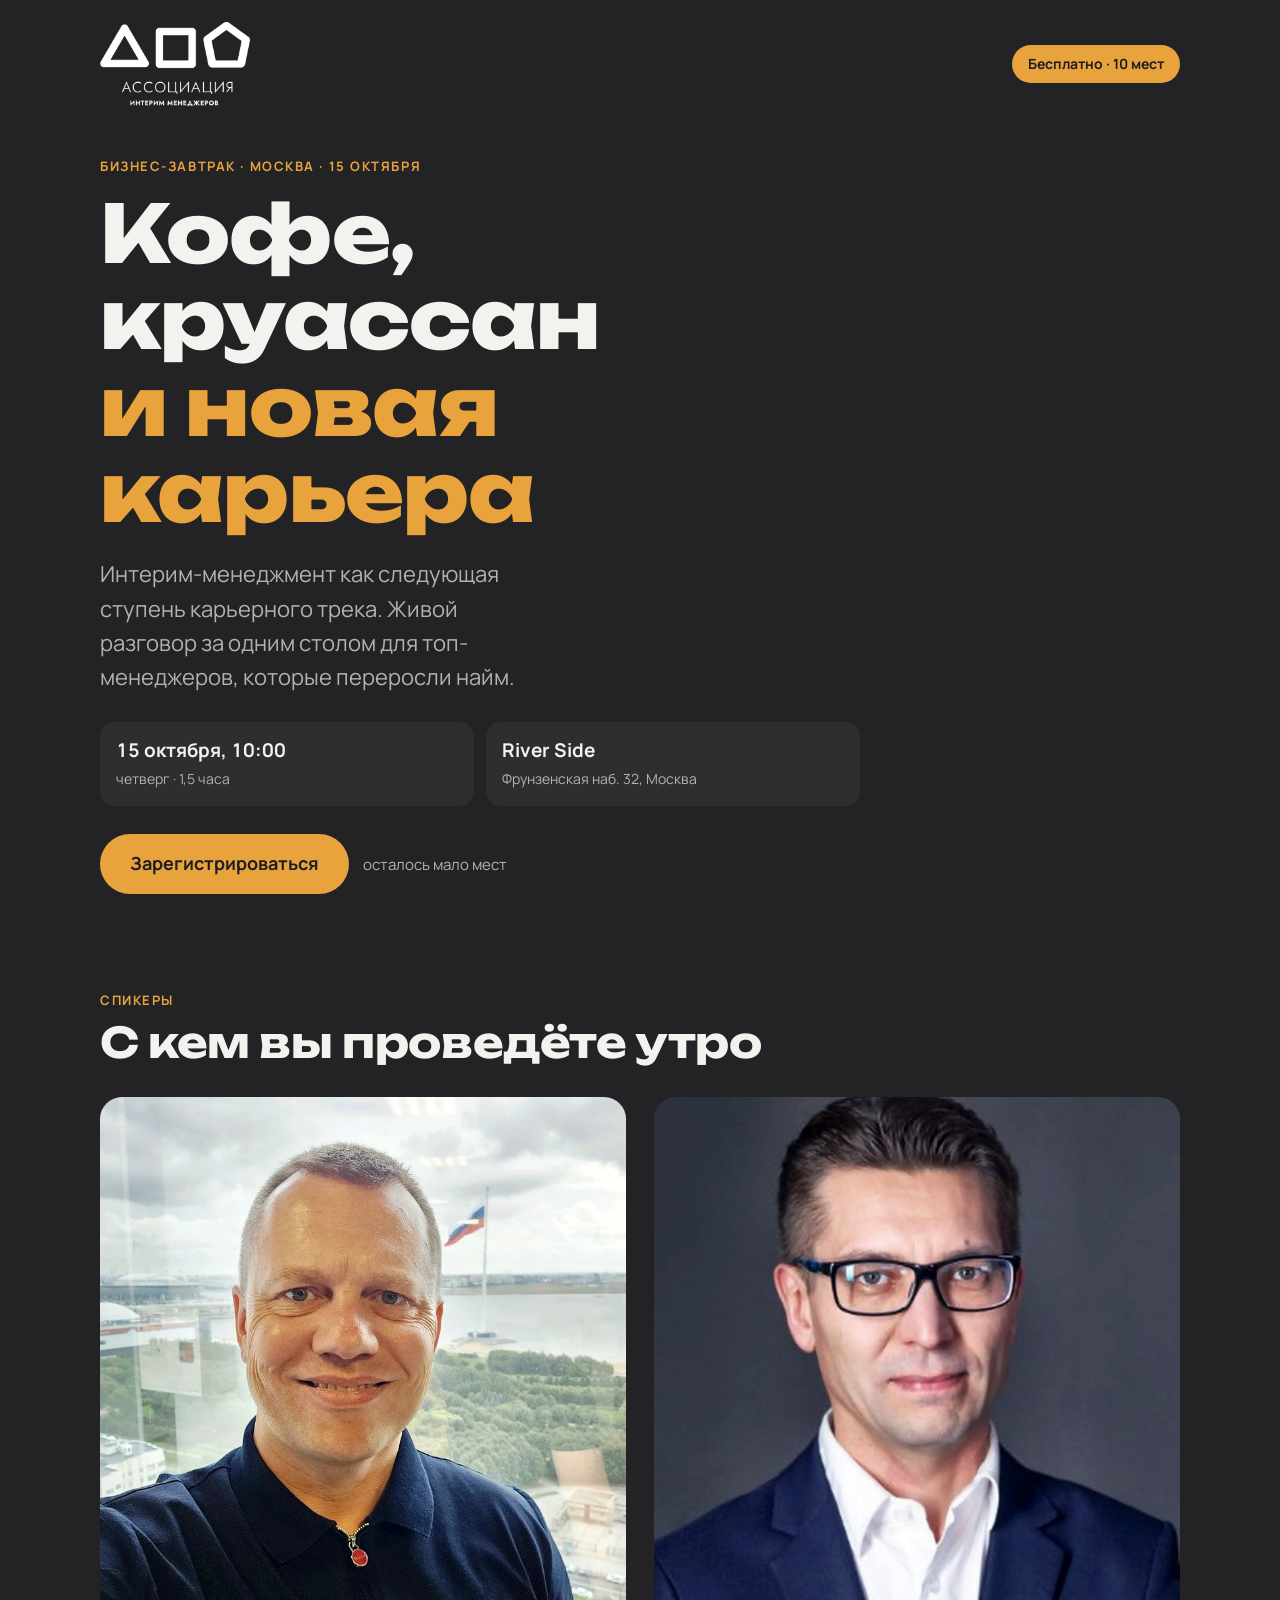
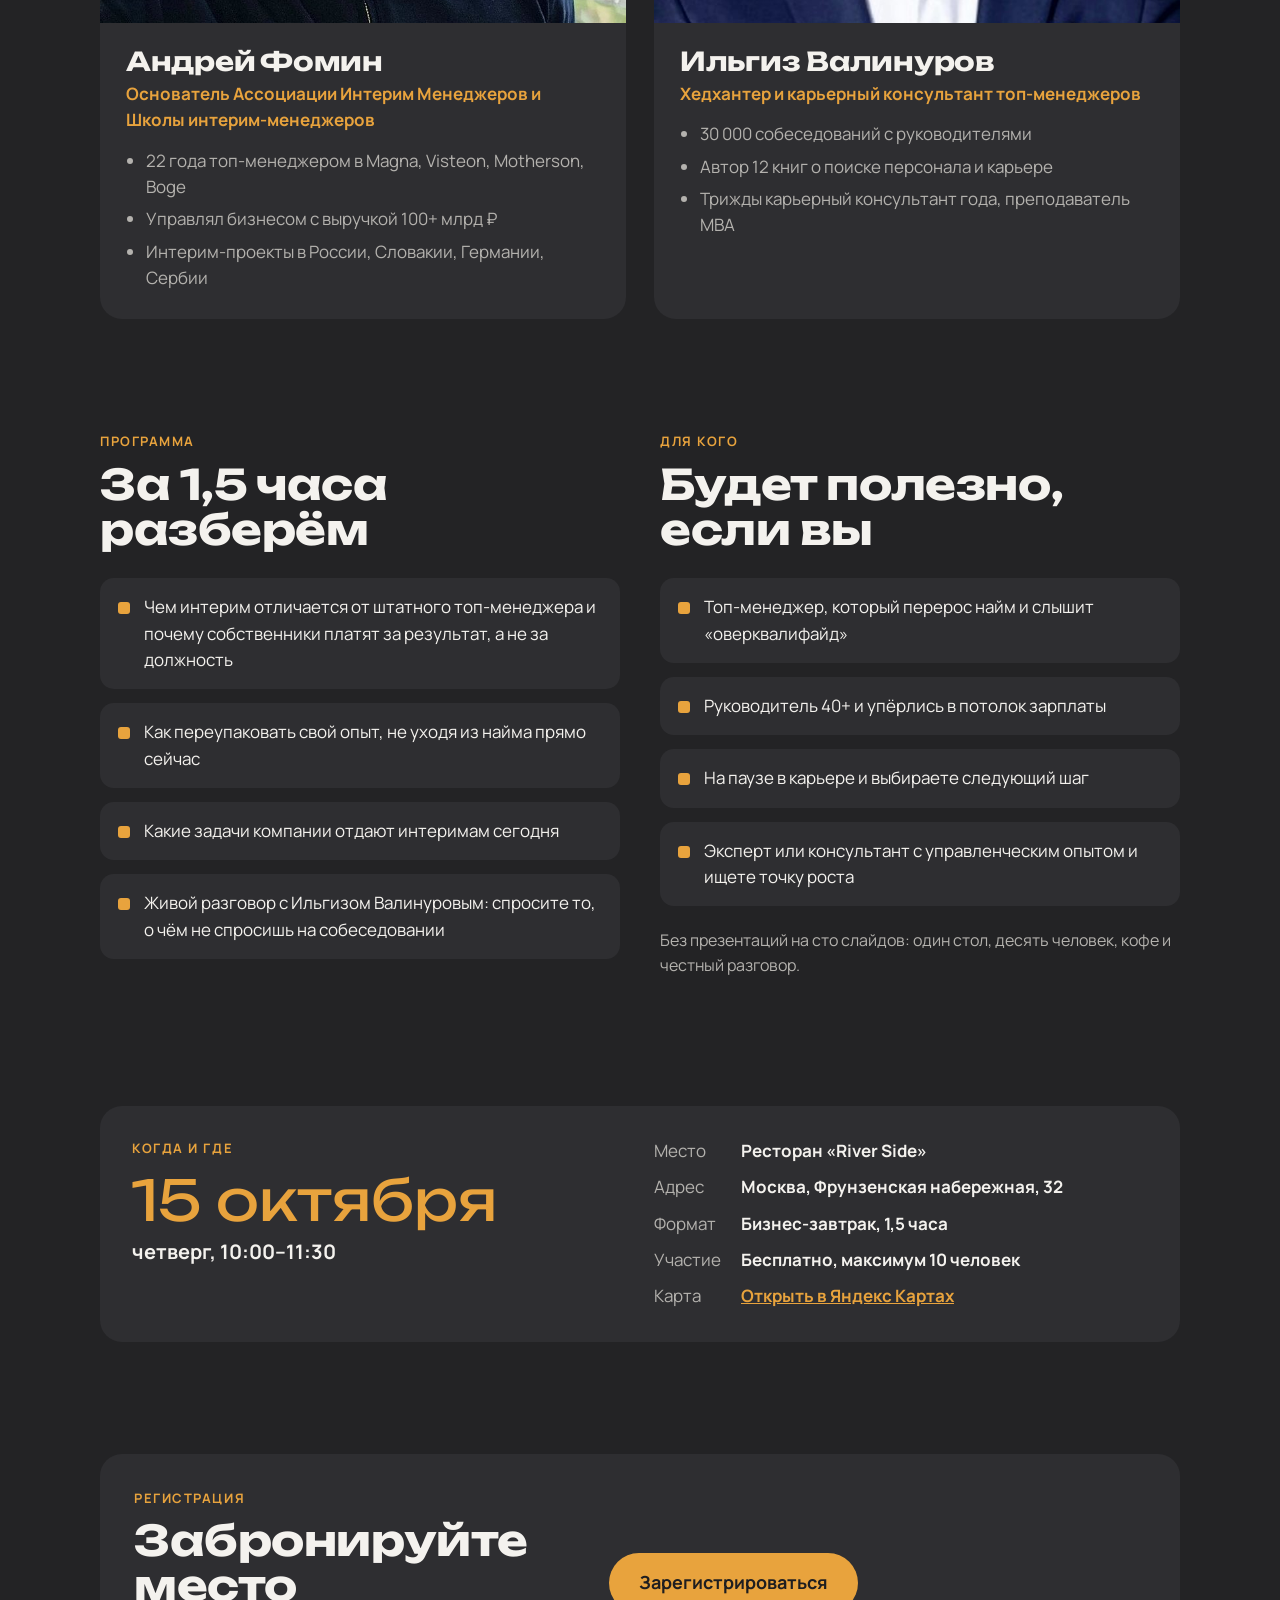
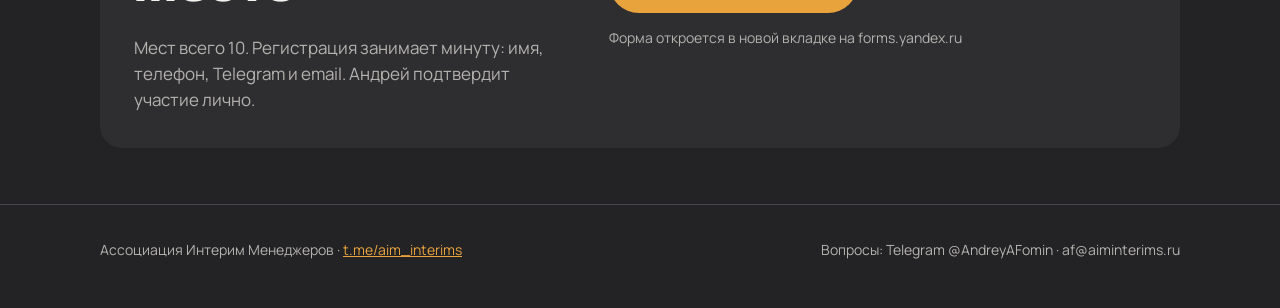
==== commit ab21914c: "Лендинг завтрака возвращён на главный адрес, сайт АИМ перенесён в /aim Co-Authored-By: Claude Opus 5" ====
--- a/index.html
+++ b/index.html
@@ -2,486 +2,210 @@
 <html lang="ru">
 <head>
 <meta charset="utf-8">
-<meta name="viewport" content="width=device-width, initial-scale=1">
-<title>Ассоциация Интерим Менеджеров (АИМ) — интерим топ-менеджер для вашего бизнеса за 72 часа</title>
-<meta name="description" content="Ассоциация Интерим Менеджеров: опытные CEO, CFO, COO и директора заводов под задачу бизнеса — выход на проект за 72 часа, оплата за результат. Школа интерим-менеджеров для топ-менеджеров с опытом 15+ лет.">
-<meta property="og:title" content="Ассоциация Интерим Менеджеров (АИМ)">
-<meta property="og:description" content="Интерим топ-менеджер для вашего бизнеса за 72 часа. Школа интерим-менеджеров.">
-<meta property="og:image" content="https://aiminterims.github.io/aiminterims/assets/og.jpg">
-<meta property="og:type" content="website">
-<link rel="icon" href="assets/logo.png">
+<meta name="viewport" content="width=device-width,initial-scale=1,viewport-fit=cover">
+<title>Бизнес-завтрак АИМ · 15 октября</title>
+<meta name="description" content="Бесплатный бизнес-завтрак Ассоциации Интерим Менеджеров 15 октября 2026 в Москве: интерим-менеджмент как следующая ступень карьеры. Андрей Фомин и Ильгиз Валинуров.">
+<meta property="og:title" content="Кофе, круассан и новая карьера — бизнес-завтрак АИМ, 15 октября">
+<meta property="og:description" content="Москва, Фрунзенская наб. 32, ресторан River Side. 10:00, бесплатно, 10 мест.">
+<style>img{max-width:100%}[hidden]{display:none!important}</style>
 <link rel="preconnect" href="https://fonts.googleapis.com">
 <link rel="preconnect" href="https://fonts.gstatic.com" crossorigin>
-<link rel="stylesheet" href="https://fonts.googleapis.com/css2?family=Unbounded:wght@600;800&family=Manrope:wght@400;500;700;800&display=swap">
+<link rel="stylesheet" href="https://fonts.googleapis.com/css2?family=Unbounded:wght@600;800&family=Manrope:wght@400;500;700&display=swap">
 <style>
+/* Layout: тёмная «графитовая» страница бренда АИМ — герой с датой, большие портреты спикеров, программа, адрес, форма записи */
 :root{
-  --bg:#232325; --bg2:#1C1C1E; --surface:#2E2E31; --surface2:#38383C; --line:#46464B;
-  --fg:#F4F2EE; --muted:#B4B2AE; --dim:#8D8B87; --accent:#E8A33D; --accent-ink:#1E1E20;
+  --bg:#232325; --surface:#2E2E31; --surface-2:#38383C; --line:#46464B;
+  --fg:#F4F2EE; --muted:#B4B2AE; --accent:#E8A33D; --accent-ink:#1E1E20; --ok:#7BC79A; --err:#F08A7A;
   --display:"Unbounded","Arial Black",system-ui,sans-serif;
   --body:"Manrope","Segoe UI",system-ui,sans-serif;
   color-scheme:dark;
 }
 *{box-sizing:border-box}
-html{scroll-behavior:smooth}
-body{margin:0;background:var(--bg);color:var(--fg);font-family:var(--body);font-size:17px;line-height:1.6;-webkit-font-smoothing:antialiased}
-img{max-width:100%;display:block}
-a{color:var(--accent);text-decoration:none}
-.wrap{max-width:1180px;margin:0 auto;padding-inline:20px}
-h1,h2,h3{font-family:var(--display);margin:0;line-height:1.1;letter-spacing:-.01em;text-wrap:balance}
-h2{font-size:clamp(28px,4.2vw,46px);margin:12px 0 18px}
-h3{font-size:20px;line-height:1.25}
-p{margin:0}
-.eyebrow{font-size:13px;font-weight:800;letter-spacing:.14em;text-transform:uppercase;color:var(--accent)}
-.lead{font-size:clamp(17px,1.8vw,20px);color:var(--muted);max-width:62ch}
-section{padding-block:clamp(56px,8vw,96px)}
-.alt{background:var(--bg2)}
-.btn{display:inline-flex;align-items:center;justify-content:center;gap:10px;background:var(--accent);color:var(--accent-ink);font-weight:800;font-size:17px;border-radius:999px;padding:15px 28px;border:2px solid var(--accent);transition:filter .15s,transform .15s}
-.btn:hover{filter:brightness(1.07);transform:translateY(-1px)}
-.btn.ghost{background:transparent;color:var(--fg);border-color:var(--line)}
-.btn.ghost:hover{border-color:var(--fg)}
-.btn:focus-visible,a:focus-visible{outline:3px solid var(--fg);outline-offset:3px}
-.card{background:var(--surface);border-radius:20px;padding:26px;min-width:0}
-.grid{display:grid;gap:18px}
-.g2{grid-template-columns:repeat(2,minmax(0,1fr))}
-.g3{grid-template-columns:repeat(3,minmax(0,1fr))}
-.g4{grid-template-columns:repeat(4,minmax(0,1fr))}
-.g5{grid-template-columns:repeat(5,minmax(0,1fr))}
-.num{font-family:var(--display);color:var(--accent);font-size:clamp(34px,4vw,48px);line-height:1;font-variant-numeric:tabular-nums}
-.small{font-size:15px;color:var(--muted)}
-
+body{background:var(--bg);color:var(--fg);font-family:var(--body);font-size:17px;line-height:1.55;margin:0}
+.wrap{max-width:1120px;margin:0 auto;padding-inline:20px}
+a{color:var(--accent)}
+h1,h2,h3{font-family:var(--display);text-wrap:balance;margin:0;line-height:1.08;letter-spacing:-0.01em}
+.eyebrow{font-size:13px;font-weight:700;letter-spacing:.12em;text-transform:uppercase;color:var(--accent)}
+section{padding-block:56px}
 /* header */
-header{position:sticky;top:0;z-index:20;background:rgba(35,35,37,.92);backdrop-filter:blur(10px);border-bottom:1px solid rgba(70,70,75,.6)}
-.nav{display:flex;align-items:center;justify-content:space-between;gap:20px;height:72px}
-.nav img{height:44px;width:auto}
-.nav ul{display:flex;gap:26px;list-style:none;margin:0;padding:0}
-.nav ul a{color:var(--muted);font-weight:700;font-size:15px}
-.nav ul a:hover{color:var(--fg)}
-.nav .btn{padding:10px 20px;font-size:15px}
-
+.top{display:flex;align-items:center;justify-content:space-between;gap:16px;padding-block:22px}
+.top img{width:150px;height:auto}
+.chip{display:inline-flex;align-items:center;gap:8px;background:var(--accent);color:var(--accent-ink);font-weight:700;font-size:14px;padding:8px 16px;border-radius:999px;white-space:nowrap}
 /* hero */
-.hero{position:relative;overflow:hidden;padding-block:clamp(56px,9vw,120px) clamp(48px,7vw,90px)}
-.hero::after{content:"";position:absolute;right:-120px;top:-60px;width:620px;height:620px;background:url(assets/logo.png) no-repeat center/contain;opacity:.05;pointer-events:none}
-.hero h1{font-size:clamp(36px,6.2vw,78px);font-weight:800;max-width:15ch}
-.hero h1 em{font-style:normal;color:var(--accent)}
-.hero .lead{margin:24px 0 34px}
-.cta-row{display:flex;flex-wrap:wrap;gap:14px}
-.stats{display:grid;grid-template-columns:repeat(4,minmax(0,1fr));gap:18px;margin-top:clamp(44px,6vw,72px)}
-.stats .card{padding:22px}
-.stats p{margin-top:8px;font-size:15px;color:var(--muted)}
-
-/* event banner */
-.event{display:flex;align-items:center;justify-content:space-between;gap:20px;flex-wrap:wrap;background:var(--accent);color:var(--accent-ink);border-radius:20px;padding:22px 28px}
-.event b{font-family:var(--display);font-size:clamp(17px,2vw,22px)}
-.event .btn{background:var(--accent-ink);color:var(--fg);border-color:var(--accent-ink)}
-
-/* audience switch */
-.split{display:grid;grid-template-columns:repeat(2,minmax(0,1fr));gap:18px}
-.split .card{padding:32px;display:flex;flex-direction:column;gap:14px}
-.split .card h3{font-size:24px}
-.split .card .btn{align-self:flex-start;margin-top:auto}
-
-/* owner situations */
-.sit .card{padding:22px}
-.sit .n{font-weight:800;color:var(--accent);font-size:14px}
-.sit h3{font-size:17px;margin:8px 0 6px;font-family:var(--body);font-weight:800}
-.sit p{font-size:14.5px;color:var(--muted)}
-
-/* steps */
-.steps{counter-reset:s}
-.step{position:relative;padding-top:64px}
-.step::before{counter-increment:s;content:"0" counter(s);position:absolute;top:22px;left:26px;font-family:var(--display);font-size:22px;color:var(--accent)}
-.step h3{font-family:var(--body);font-weight:800;font-size:19px;margin-bottom:8px}
-.step p{color:var(--muted);font-size:15.5px}
-
-/* compare */
-.compare{width:100%;border-collapse:collapse;font-size:15.5px}
-.compare th,.compare td{padding:14px 16px;text-align:left;border-bottom:1px solid var(--line);vertical-align:top}
-.compare thead th{font-size:13px;letter-spacing:.08em;text-transform:uppercase;color:var(--dim)}
-.compare td:first-child{color:var(--muted)}
-.compare .hl{background:rgba(232,163,61,.1);color:var(--fg);font-weight:700}
-.compare thead .hl{color:var(--accent)}
-.tablewrap{overflow-x:auto;border-radius:20px;background:var(--surface);padding:8px}
-
-/* 1+10 */
-.onepl{display:grid;grid-template-columns:1fr 1.2fr;gap:18px;align-items:stretch}
-.onepl .big{background:var(--accent);color:var(--accent-ink);border-radius:20px;padding:34px;display:flex;flex-direction:column;justify-content:center;gap:16px}
-.onepl .big .num{color:var(--accent-ink);font-size:clamp(56px,8vw,96px)}
-.ticks{list-style:none;margin:0;padding:0;display:grid;gap:12px}
-.ticks li{display:flex;gap:14px;align-items:flex-start}
-.ticks li::before{content:"";flex:0 0 22px;height:22px;margin-top:2px;border-radius:50%;background:var(--accent) url("data:image/svg+xml,%3Csvg xmlns='http://www.w3.org/2000/svg' viewBox='0 0 24 24' fill='none' stroke='%231E1E20' stroke-width='3.2' stroke-linecap='round' stroke-linejoin='round'%3E%3Cpath d='M6 12.5l4 4 8-9'/%3E%3C/svg%3E") center/14px no-repeat}
-.ticks b{display:block}
-.ticks span{color:var(--muted);font-size:15.5px}
-
-/* school */
-.prog{display:grid;grid-template-columns:repeat(2,minmax(0,1fr));gap:10px 18px;counter-reset:b}
-.prog li{list-style:none;display:flex;gap:14px;align-items:baseline;background:var(--surface);border-radius:14px;padding:14px 18px}
-.prog li::before{counter-increment:b;content:counter(b,decimal-leading-zero);font-family:var(--display);font-size:14px;color:var(--accent);flex:0 0 26px}
-.prog li span{color:var(--dim);font-size:14px;margin-left:auto;white-space:nowrap;padding-left:10px}
-.prog li.final{background:var(--accent);color:var(--accent-ink);font-weight:800}
-.prog li.final::before,.prog li.final span{color:var(--accent-ink)}
-.prog{padding:0;margin:0}
-.who{columns:2;column-gap:36px;list-style:none;padding:0;margin:0}
-.who li{break-inside:avoid;padding:10px 0 10px 28px;position:relative;border-bottom:1px solid var(--line)}
-.who li::before{content:"";position:absolute;left:0;top:19px;width:12px;height:12px;border-radius:3px;background:var(--accent)}
-.price{display:flex;flex-direction:column;gap:14px;padding:30px}
-.price .p{font-family:var(--display);font-size:clamp(28px,3.4vw,38px)}
-.price ul{margin:0;padding-left:20px;color:var(--muted);font-size:15.5px}
-.price li+li{margin-top:6px}
-.price .btn{margin-top:auto;align-self:flex-start}
-.price.hi{background:var(--accent);color:var(--accent-ink)}
-.price.hi ul,.price.hi .small{color:var(--accent-ink)}
-.price.hi .btn{background:var(--accent-ink);color:var(--fg);border-color:var(--accent-ink)}
-.tag{display:inline-block;font-size:12px;font-weight:800;letter-spacing:.1em;text-transform:uppercase;padding:4px 10px;border-radius:999px;background:var(--accent-ink);color:var(--accent);align-self:flex-start}
-
-/* people */
-.person{display:flex;flex-direction:column;align-items:center;text-align:center;gap:10px}
-.person img{width:150px;height:150px}
-.person .role{color:var(--accent);font-weight:700;font-size:15px}
-.person ul{text-align:left;margin:6px 0 0;padding-left:20px;color:var(--muted);font-size:15px}
-.person li+li{margin-top:6px}
-.about{display:grid;grid-template-columns:.85fr 1.15fr;gap:clamp(24px,4vw,56px);align-items:center}
-.about .photo{border-radius:24px;overflow:hidden;aspect-ratio:4/5;background:var(--surface)}
-.about .photo img{width:100%;height:100%;object-fit:cover;object-position:50% 20%}
-.facts{display:grid;grid-template-columns:repeat(3,minmax(0,1fr));gap:14px;margin:26px 0}
-.facts .card{padding:18px}
-.facts .num{font-size:clamp(26px,3vw,34px)}
-.facts p{font-size:14px;color:var(--muted);margin-top:6px}
-blockquote{margin:0;padding:18px 22px;border-left:4px solid var(--accent);background:var(--surface);border-radius:0 14px 14px 0;font-size:18px;font-weight:700}
-.alumni .person img{width:120px;height:120px}
-
-/* contacts */
-.contact{display:grid;grid-template-columns:1.1fr .9fr;gap:18px}
-.contact .card{padding:34px}
-.clist{list-style:none;margin:22px 0 0;padding:0;display:grid;gap:14px}
-.clist li{display:flex;flex-direction:column}
-.clist small{color:var(--dim);font-size:13px;letter-spacing:.06em;text-transform:uppercase}
-.clist a{font-size:19px;font-weight:700;color:var(--fg)}
-.clist a:hover{color:var(--accent)}
-footer{padding-block:34px 46px;border-top:1px solid var(--line);color:var(--dim);font-size:14px}
-footer .wrap{display:flex;flex-wrap:wrap;gap:16px;justify-content:space-between;align-items:center}
-footer img{height:36px;width:auto}
-.src{font-size:12.5px;color:var(--dim);margin-top:14px}
-
-@media (max-width:980px){
-  .g5{grid-template-columns:repeat(2,minmax(0,1fr))}
-  .g4,.stats{grid-template-columns:repeat(2,minmax(0,1fr))}
-  .g3{grid-template-columns:1fr}
-  .onepl,.about,.contact{grid-template-columns:1fr}
-  .nav ul{display:none}
-  .about .photo{max-width:420px}
-}
-@media (max-width:640px){
-  body{font-size:16px}
-  .split,.g2,.prog{grid-template-columns:1fr}
-  .who{columns:1}
-  .facts{grid-template-columns:1fr 1fr 1fr;gap:8px}
-  .facts .card{padding:12px}
-  .nav .btn{display:none}
-  .hero::after{width:360px;height:360px;right:-140px}
-  .card,.split .card,.contact .card{padding:22px}
-}
-@media (max-width:420px){.g5,.g4,.stats{grid-template-columns:1fr}}
+.hero{display:block;max-width:760px;padding-block:28px 40px}
+.hero h1{font-size:clamp(38px,6.4vw,80px);font-weight:800}
+.hero h1 span{color:var(--accent);display:block}
+.hero .lead{font-size:clamp(18px,2vw,22px);color:var(--muted);margin:22px 0 28px;max-width:34ch}
+.facts{display:grid;grid-template-columns:repeat(2,minmax(0,1fr));gap:12px;margin-bottom:28px}
+.fact{background:var(--surface);border-radius:14px;padding:14px 16px;min-width:0}
+.fact b{display:block;font-size:19px;font-variant-numeric:tabular-nums}
+.fact small{color:var(--muted);font-size:14px}
+.btn{display:inline-flex;align-items:center;justify-content:center;gap:10px;background:var(--accent);color:var(--accent-ink);font-weight:700;font-size:18px;border:0;border-radius:999px;padding:16px 30px;cursor:pointer;text-decoration:none;font-family:var(--body)}
+.btn:hover{filter:brightness(1.06)}
+.btn:focus-visible,input:focus-visible,.ghost:focus-visible{outline:3px solid var(--fg);outline-offset:3px}
+.seats{margin-left:14px;color:var(--muted);font-size:15px}
+/* speakers */
+.speakers{display:grid;grid-template-columns:repeat(2,minmax(0,1fr));gap:28px;margin-top:32px}
+.spk{background:var(--surface);border-radius:22px;overflow:hidden;min-width:0}
+.spk img{display:block;width:100%;aspect-ratio:1/1;object-fit:cover;object-position:50% 25%}
+.spk .t{padding:24px 26px 28px}
+.spk h3{font-size:26px;margin-bottom:6px}
+.spk .role{color:var(--accent);font-weight:700;margin-bottom:14px}
+.spk ul{margin:0;padding-left:20px;color:var(--muted)}
+.spk li+li{margin-top:6px}
+/* program */
+.cols{display:grid;grid-template-columns:repeat(2,minmax(0,1fr));gap:40px}
+h2{font-size:clamp(28px,4vw,42px);margin:10px 0 26px}
+.list{display:grid;gap:14px;margin:0;padding:0;list-style:none}
+.list li{display:flex;gap:14px;align-items:flex-start;background:var(--surface);border-radius:14px;padding:16px 18px}
+.list li::before{content:"";flex:0 0 12px;height:12px;margin-top:8px;border-radius:3px;background:var(--accent)}
+.quote{margin-top:22px;color:var(--muted);font-size:16px}
+/* place */
+.place{display:grid;grid-template-columns:1fr 1fr;gap:28px;background:var(--surface);border-radius:22px;padding:32px}
+.place dl{margin:0;display:grid;grid-template-columns:auto 1fr;gap:10px 20px}
+.place dt{color:var(--muted)}
+.place dd{margin:0;font-weight:700}
+.place .big{font-family:var(--display);font-size:clamp(34px,5vw,56px);color:var(--accent);line-height:1}
+/* form */
+.form-card{background:var(--surface);border-radius:22px;padding:34px;display:grid;grid-template-columns:.9fr 1.1fr;gap:36px}
+footer{padding-block:34px 48px;color:var(--muted);font-size:14px;border-top:1px solid var(--line)}
+footer .wrap{display:flex;flex-wrap:wrap;justify-content:space-between;gap:12px}
+@media (max-width:860px){
+  .hero,.cols,.place,.form-card{grid-template-columns:1fr}
+}
+@media (max-width:560px){
+  .speakers,.facts{grid-template-columns:1fr}
+  .top .chip{font-size:12px;padding:6px 12px}
+  .place,.form-card{padding:22px}
+  section{padding-block:40px}
+}
 @media (prefers-reduced-motion:no-preference){
-  .reveal{opacity:0;transform:translateY(18px);transition:opacity .6s ease,transform .6s ease}
-  .reveal.on{opacity:1;transform:none}
+  .hero h1,.hero .lead,.facts{animation:rise .7s ease both}
+  .hero .lead{animation-delay:.08s}.facts{animation-delay:.16s}
+  @keyframes rise{from{transform:translateY(14px)}to{transform:none}}
 }
 </style>
 </head>
 <body>
-
-<header>
-  <div class="wrap nav">
-    <a href="#top" aria-label="На главную"><img src="assets/logo.png" alt="Ассоциация Интерим Менеджеров"></a>
-    <ul>
-      <li><a href="#owners">Собственникам</a></li>
-      <li><a href="#school">Школа</a></li>
-      <li><a href="#about">О нас</a></li>
-      <li><a href="#partners">Партнёры</a></li>
-      <li><a href="#contacts">Контакты</a></li>
-    </ul>
-    <a class="btn" href="https://t.me/AndreyAFomin" target="_blank" rel="noopener">Обсудить задачу</a>
-  </div>
-</header>
-
-<main id="top">
-<section class="hero">
-  <div class="wrap">
-    <div class="eyebrow">Ассоциация Интерим Менеджеров</div>
-    <h1 style="margin-top:16px">Интерим топ-менеджер для вашего бизнеса <em>за 72 часа</em></h1>
-    <p class="lead">Опытные CEO, CFO, COO и директора заводов, которые заходят в компанию под конкретную задачу и отвечают за результат, а не за должность. Без долгого найма и рисков штатной позиции.</p>
-    <div class="cta-row">
-      <a class="btn" href="#owners">Мне нужен интерим</a>
-      <a class="btn ghost" href="#school">Хочу стать интеримом</a>
-    </div>
-    <div class="stats">
-      <div class="card"><div class="num">72 ч</div><p>от звонка собственника до выхода менеджера на проект</p></div>
-      <div class="card"><div class="num">15+</div><p>лет управленческого опыта у каждого интерима АИМ</p></div>
-      <div class="card"><div class="num">3–24</div><p>месяца длится проект: решил задачу — передал дела</p></div>
-      <div class="card"><div class="num">€5,82</div><p>возвращает клиенту каждый евро, вложенный в интерима*</p></div>
-    </div>
-    <p class="src">* INIMA, исследование европейского рынка интерим-менеджмента, 2025</p>
-  </div>
-</section>
-
 <div class="wrap">
-  <div class="event reveal">
-    <div><div style="font-size:13px;font-weight:800;letter-spacing:.12em;text-transform:uppercase">Москва · 15 октября · 10:00</div><b>Бизнес-завтрак «Интерим-менеджмент как следующая ступень карьеры»</b></div>
-    <a class="btn" href="zavtrak/">Подробнее и регистрация</a>
+  <header class="top">
+    <img src="[data-uri]" alt="Ассоциация Интерим Менеджеров">
+    <span class="chip">Бесплатно · 10 мест</span>
+  </header>
+
+  <div class="hero">
+    <div>
+      <div class="eyebrow">Бизнес-завтрак · Москва · 15 октября</div>
+      <h1 style="margin-top:14px">Кофе, круассан <span>и новая карьера</span></h1>
+      <p class="lead">Интерим-менеджмент как следующая ступень карьерного трека. Живой разговор за одним столом для топ-менеджеров, которые переросли найм.</p>
+      <div class="facts">
+        <div class="fact"><b>15 октября, 10:00</b><small>четверг · 1,5 часа</small></div>
+        <div class="fact"><b>River Side</b><small>Фрунзенская наб. 32, Москва</small></div>
+      </div>
+      <a class="btn" href="https://forms.yandex.ru/u/6ac7467784227c0026ed4c16" target="_blank" rel="noopener">Зарегистрироваться</a><span class="seats">осталось мало мест</span>
+    </div>
   </div>
 </div>
 
-<section>
-  <div class="wrap">
-    <div class="split">
-      <div class="card reveal">
-        <div class="eyebrow">Собственнику</div>
-        <h3>Нужен сильный руководитель — сейчас, а не через полгода поиска</h3>
-        <p class="small">Подберём интерим-директора под вашу задачу за 72 часа: антикризис, рост, запуск, сделка или внезапный уход топа.</p>
-        <a class="btn" href="#owners">Как мы работаем</a>
-      </div>
-      <div class="card reveal">
-        <div class="eyebrow">Топ-менеджеру</div>
-        <h3>Переросли найм? Продавайте результат, а не время</h3>
-        <p class="small">Школа интерим-менеджеров: за 7 недель переупакуем ваш опыт, научим продавать себя собственнику и откроем доступ к проектам АИМ.</p>
-        <a class="btn ghost" href="#school">О Школе</a>
-      </div>
-    </div>
-  </div>
-</section>
-
-<!-- OWNERS -->
-<section id="owners" class="alt">
-  <div class="wrap">
-    <div class="eyebrow">Для собственника</div>
-    <h2>Когда собственнику нужен интерим</h2>
-    <p class="lead">В каждой из этих ситуаций нужен человек, который уже проходил её десятки раз — и готов выйти в понедельник.</p>
-    <div class="grid g5 sit" style="margin-top:34px">
-      <div class="card reveal"><div class="n">01</div><h3>Кризис бизнеса</h3><p>Убытки растут, прогнозы команды не сбываются</p></div>
-      <div class="card reveal"><div class="n">02</div><h3>Кризис роста</h3><p>Компания выросла, а система управления — нет</p></div>
-      <div class="card reveal"><div class="n">03</div><h3>Операционный кризис</h3><p>Прибыль падает, команда блокирует изменения</p></div>
-      <div class="card reveal"><div class="n">04</div><h3>Переезд завода</h3><p>Перенос площадки без срыва поставок</p></div>
-      <div class="card reveal"><div class="n">05</div><h3>Стройка с нуля</h3><p>Новый актив в новом регионе</p></div>
-      <div class="card reveal"><div class="n">06</div><h3>Интеграция актива</h3><p>Купили компанию — а синергии нет</p></div>
-      <div class="card reveal"><div class="n">07</div><h3>Продажа бизнеса</h3><p>Подготовка, которая повышает цену сделки</p></div>
-      <div class="card reveal"><div class="n">08</div><h3>Внедрение ERP</h3><p>Без раздутого бюджета и потерянного года</p></div>
-      <div class="card reveal"><div class="n">09</div><h3>Новые рынки</h3><p>Выход в другие страны и культуры</p></div>
-      <div class="card reveal"><div class="n">10</div><h3>Гэп в команде</h3><p>Топ ушёл в пятницу — замена с понедельника</p></div>
-    </div>
-
-    <h2 style="margin-top:clamp(56px,7vw,88px)">Как мы работаем</h2>
-    <div class="grid g4 steps" style="margin-top:28px">
-      <div class="card step reveal"><h3>Разговор</h3><p>30 минут с основателем АИМ: задача, сроки, бюджет, ожидаемый результат.</p></div>
-      <div class="card step reveal"><h3>Подбор за 72 часа</h3><p>Предлагаем 2–3 кандидатов из пула АИМ, которые уже решали именно такие задачи.</p></div>
-      <div class="card step reveal"><h3>Старт и диагностика</h3><p>Интерим выходит на проект, за первые недели фиксирует цифры, людей и план с KPI.</p></div>
-      <div class="card step reveal"><h3>Результат и передача</h3><p>Задача решена — интерим готовит преемника и передаёт дела. Без «вечного» найма.</p></div>
-    </div>
-
-    <h2 style="margin-top:clamp(56px,7vw,88px)">Интерим, штатный директор или консультант?</h2>
-    <div class="tablewrap reveal" style="margin-top:26px">
-      <table class="compare">
-        <thead><tr><th></th><th>Штатный директор</th><th>Консультант</th><th class="hl">Интерим АИМ</th></tr></thead>
-        <tbody>
-          <tr><td>Выход на работу</td><td>3–6 месяцев поиска</td><td>2–4 недели</td><td class="hl">72 часа</td></tr>
-          <tr><td>Что делает</td><td>Управляет текущей операционкой</td><td>Пишет рекомендации</td><td class="hl">Внедряет изменения сам</td></tr>
-          <tr><td>Ответственность</td><td>За процесс</td><td>За отчёт</td><td class="hl">За результат по KPI</td></tr>
-          <tr><td>Опыт в вашей задаче</td><td>Как повезёт</td><td>Теоретический</td><td class="hl">Решал её десятки раз</td></tr>
-          <tr><td>Завершение</td><td>Сложно и дорого расстаться</td><td>Уходит после отчёта</td><td class="hl">Уходит, передав дела преемнику</td></tr>
-        </tbody>
-      </table>
-    </div>
-
-    <div class="onepl" style="margin-top:clamp(56px,7vw,88px)">
-      <div class="big reveal">
-        <div class="num">1 + 10</div>
-        <p style="font-size:18px;font-weight:700">Вы нанимаете одного интерима — а получаете экспертизу десяти.</p>
-        <p>Если интериму-CFO нужна помощь, Ассоциация собирает ещё 10 финансовых директоров, которые уже решали такую задачу.</p>
-      </div>
-      <div class="card reveal">
-        <h3 style="margin-bottom:20px">Почему собственники работают с АИМ</h3>
-        <ul class="ticks">
-          <li><div><b>Проверенный пул</b><span>Только топ-менеджеры с опытом 15+ лет и реальными кейсами в цифрах</span></div></li>
-          <li><div><b>Оплата за результат</b><span>Цели, сроки и KPI фиксируются в контракте до старта</span></div></li>
-          <li><div><b>Без держания за кресло</b><span>Интериму не нужно «закрепиться» — он говорит собственнику правду</span></div></li>
-          <li><div><b>Юридически чисто</b><span>Понятный интерим-контракт, полномочия и порядок выхода из проекта</span></div></li>
-        </ul>
-        <a class="btn" style="margin-top:26px" href="https://t.me/AndreyAFomin" target="_blank" rel="noopener">Обсудить задачу с основателем</a>
-      </div>
-    </div>
-  </div>
-</section>
-
-<!-- SCHOOL -->
-<section id="school">
-  <div class="wrap">
-    <div class="eyebrow">Школа интерим-менеджеров</div>
-    <h2>Вы 20 лет строили чужой бизнес. Пора строить свою профессию</h2>
-    <p class="lead">Первая в России школа интерим-менеджеров: 7 недель, 14 живых встреч, только тренеры-практики. Без отрыва от работы — 2 вечера в неделю онлайн.</p>
-
-    <div class="grid g2" style="margin-top:36px;align-items:start">
+<section id="speakers">
+  <div class="wrap">
+    <div class="eyebrow">Спикеры</div>
+    <h2>С кем вы проведёте утро</h2>
+    <div class="speakers">
+      <article class="spk">
+        <img src="[data-uri]" alt="Андрей Фомин">
+        <div class="t">
+          <h3>Андрей Фомин</h3>
+          <div class="role">Основатель Ассоциации Интерим Менеджеров и Школы интерим-менеджеров</div>
+          <ul>
+            <li>22 года топ-менеджером в Magna, Visteon, Motherson, Boge</li>
+            <li>Управлял бизнесом с выручкой 100+ млрд ₽</li>
+            <li>Интерим-проекты в России, Словакии, Германии, Сербии</li>
+          </ul>
+        </div>
+      </article>
+      <article class="spk">
+        <img src="[data-uri]" alt="Ильгиз Валинуров">
+        <div class="t">
+          <h3>Ильгиз Валинуров</h3>
+          <div class="role">Хедхантер и карьерный консультант топ-менеджеров</div>
+          <ul>
+            <li>30 000 собеседований с руководителями</li>
+            <li>Автор 12 книг о поиске персонала и карьере</li>
+            <li>Трижды карьерный консультант года, преподаватель MBA</li>
+          </ul>
+        </div>
+      </article>
+    </div>
+  </div>
+</section>
+
+<section id="program">
+  <div class="wrap cols">
+    <div>
+      <div class="eyebrow">Программа</div>
+      <h2>За 1,5 часа разберём</h2>
+      <ul class="list">
+        <li>Чем интерим отличается от штатного топ-менеджера и почему собственники платят за результат, а не за должность</li>
+        <li>Как переупаковать свой опыт, не уходя из найма прямо сейчас</li>
+        <li>Какие задачи компании отдают интеримам сегодня</li>
+        <li>Живой разговор с Ильгизом Валинуровым: спросите то, о чём не спросишь на собеседовании</li>
+      </ul>
+    </div>
+    <div>
+      <div class="eyebrow">Для кого</div>
+      <h2>Будет полезно, если вы</h2>
+      <ul class="list">
+        <li>Топ-менеджер, который перерос найм и слышит «оверквалифайд»</li>
+        <li>Руководитель 40+ и упёрлись в потолок зарплаты</li>
+        <li>На паузе в карьере и выбираете следующий шаг</li>
+        <li>Эксперт или консультант с управленческим опытом и ищете точку роста</li>
+      </ul>
+      <p class="quote">Без презентаций на сто слайдов: один стол, десять человек, кофе и честный разговор.</p>
+    </div>
+  </div>
+</section>
+
+<section id="place">
+  <div class="wrap">
+    <div class="place">
       <div>
-        <h3 style="margin-bottom:14px">Школа для вас, если вы</h3>
-        <ul class="who">
-          <li>Перерос найм и слышите «оверквалифайд»</li>
-          <li>Руководитель 45+ и упёрлись в потолок зарплаты</li>
-          <li>Выводили убытки в прибыль, запускали направления, резали косты</li>
-          <li>Консультант, который знает: стратегия без внедрения не стоит денег</li>
-          <li>На паузе в карьере и хотите вернуться с новым статусом</li>
-          <li>Функциональный эксперт, доросший до управления бизнесом целиком</li>
-        </ul>
-      </div>
-      <div class="card">
-        <h3 style="margin-bottom:16px">Через 7 недель у вас будет</h3>
-        <ul class="ticks">
-          <li><div><b>Упаковка интерима</b><span>Резюме и оффер в формате «проблема → действие → результат»</span></div></li>
-          <li><div><b>Позиционирование</b><span>Ясная экспертиза, за которую собственник платит</span></div></li>
-          <li><div><b>Протокол входа</b><span>Что делать в первые 30 дней на проекте</span></div></li>
-          <li><div><b>Защищённый контракт</b><span>Полномочия, KPI, ставка и выход из проекта</span></div></li>
-          <li><div><b>Сертификат и пул АИМ</b><span>После защиты кейса — доступ к закрытым проектам Ассоциации</span></div></li>
-        </ul>
-      </div>
-    </div>
-
-    <h3 style="margin:clamp(48px,6vw,72px) 0 18px">Программа: от стратегии до первого проекта</h3>
-    <ol class="prog">
-      <li>Знакомство и введение в программу<span>Фомин</span></li>
-      <li>Лидерство в нестандартной ситуации<span>Фомин</span></li>
-      <li>Переход из найма в интеримы: как переупаковать себя<span>Фомин</span></li>
-      <li>Экспертность и позиционирование<span>Валинуров</span></li>
-      <li>Резюме, площадки, выход на работодателей<span>Валинуров</span></li>
-      <li>Первые 30 дней на проекте<span>Фомин</span></li>
-      <li>Executive search: как усилить свою команду<span>Валинуров</span></li>
-      <li>Стратегия в действия и KPI: язык денег с собственником<span>Фомин</span></li>
-      <li>Цифровизация и технологии в работе интерима<span>Доценко</span></li>
-      <li>Управление изменениями (Change Management)<span>Фомин</span></li>
-      <li>Команда и доверие с первого дня<span>Валинуров</span></li>
-      <li>Правовые основы интерим-контракта и передача дел<span>Фомин</span></li>
-      <li>Продажи и маркетинг: воронка проектов на 5+ лет<span>Фомин</span></li>
-      <li class="final">Экзамен: защита собственного кейса<span>Все тренеры</span></li>
-    </ol>
-
-    <div class="grid g3" style="margin-top:clamp(48px,6vw,72px)">
-      <div class="card price reveal">
-        <h3>Стандарт</h3>
-        <div class="p">350 000 ₽</div>
-        <p class="small">единоразово</p>
-        <ul><li>14 живых встреч с тренерами</li><li>Разбор реальных кейсов</li><li>Защита кейса и сертификат</li><li>Доступ в пул проектов АИМ</li></ul>
-        <a class="btn ghost" href="https://t.me/AndreyAFomin" target="_blank" rel="noopener">Записаться</a>
-      </div>
-      <div class="card price reveal">
-        <h3>Рассрочка</h3>
-        <div class="p">400 000 ₽</div>
-        <p class="small">2 платежа по 200 000 ₽ с интервалом 3 недели</p>
-        <ul><li>Всё из пакета «Стандарт»</li><li>Комфортный платёж в два этапа</li><li>Место в группе закрепляется сразу</li></ul>
-        <a class="btn ghost" href="https://t.me/AndreyAFomin" target="_blank" rel="noopener">Записаться</a>
-      </div>
-      <div class="card price hi reveal">
-        <span class="tag">Максимальный результат</span>
-        <h3>VIP</h3>
-        <div class="p">650 000 ₽</div>
-        <ul><li>Всё из пакета «Стандарт»</li><li>+2 личные консультации с Андреем Фоминым</li><li>+1 карьерная консультация с Ильгизом Валинуровым</li><li>+2 месяца сопровождения выхода на рынок</li></ul>
-        <a class="btn" href="https://t.me/AndreyAFomin" target="_blank" rel="noopener">Записаться</a>
-      </div>
-    </div>
-    <p class="small" style="margin-top:18px">Группа — до 15 человек. Напишите «ШКОЛА» в Telegram — пришлём программу и даты ближайшего потока.</p>
-  </div>
-</section>
-
-<!-- ABOUT -->
-<section id="about" class="alt">
-  <div class="wrap about">
-    <div class="photo reveal"><img src="assets/andrey.jpg" alt="Андрей Фомин, основатель АИМ" loading="lazy"></div>
-    <div>
-      <div class="eyebrow">О нас</div>
-      <h2>Ассоциацию создал практик, а не теоретик</h2>
-      <p class="lead"><b style="color:var(--fg)">Андрей Фомин</b> — основатель и управляющий партнёр АИМ. 22 года в топ-менеджменте международных корпораций, а затем — осознанный уход из найма в интерим-проекты.</p>
-      <div class="facts">
-        <div class="card"><div class="num">22</div><p>года топ-менеджером в Magna, Visteon, Motherson, Boge</p></div>
-        <div class="card"><div class="num">100+</div><p>млрд ₽ выручки бизнеса под управлением</p></div>
-        <div class="card"><div class="num">4</div><p>страны интерим-проектов: Россия, Словакия, Германия, Сербия</p></div>
-      </div>
-      <blockquote>«Обучение окупается за первую неделю интерим-проекта» — Андрей Фомин</blockquote>
-      <ul class="ticks" style="margin-top:26px">
-        <li><div><b>Закрытый пул проектов</b><span>Проекты сначала уходят членам АИМ и только потом — в открытый доступ</span></div></li>
-        <li><div><b>Поддержка на проекте</b><span>Юридическая и маркетинговая помощь, разборы кейсов, сообщество экспертов</span></div></li>
-      </ul>
-    </div>
-  </div>
-</section>
-
-<!-- PARTNERS -->
-<section id="partners">
-  <div class="wrap">
-    <div class="eyebrow">Партнёры и тренеры</div>
-    <h2>С нами работают лучшие в своём деле</h2>
-    <div class="grid g3" style="margin-top:34px">
-      <div class="card person reveal">
-        <img src="assets/fomin.png" alt="Андрей Фомин" loading="lazy">
-        <h3>Андрей Фомин</h3>
-        <div class="role">Основатель АИМ и Школы</div>
-        <ul><li>22 года топ-менеджером: Magna, Visteon, Motherson, Boge</li><li>Управление бизнесом 100+ млрд ₽</li><li>Интерим-проекты в 4 странах</li></ul>
-      </div>
-      <div class="card person reveal">
-        <img src="assets/valinurov.png" alt="Ильгиз Валинуров" loading="lazy">
-        <h3>Ильгиз Валинуров</h3>
-        <div class="role">Хедхантер, карьерный консультант</div>
-        <ul><li>30 000 собеседований с топ-менеджерами</li><li>Автор 12 книг о поиске персонала и карьере</li><li>Трижды карьерный консультант года, преподаватель MBA</li></ul>
-      </div>
-      <div class="card person reveal">
-        <img src="assets/dotsenko.png" alt="Дмитрий Доценко" loading="lazy">
-        <h3>Дмитрий Доценко</h3>
-        <div class="role">Создатель «Эталонной модели»</div>
-        <ul><li>Более 40 лет в ИТ, владелец ГК 5—55</li><li>Президент Ассоциации поставщиков обеспечивающих бизнес-функций</li><li>Соавтор учебника по экономике ИТ для Финуниверситета</li></ul>
-      </div>
-    </div>
-
-    <h3 style="margin:clamp(56px,7vw,80px) 0 22px">Выпускники Школы</h3>
-    <div class="grid g3 alumni">
-      <div class="card person reveal"><img src="assets/ekaterina.png" alt="Екатерина" loading="lazy"><h3>Екатерина</h3><div class="role">Финансовый директор</div></div>
-      <div class="card person reveal"><img src="assets/larisa.png" alt="Лариса" loading="lazy"><h3>Лариса</h3><div class="role">HR-директор</div></div>
-      <div class="card person reveal"><img src="assets/aleksandr.png" alt="Александр" loading="lazy"><h3>Александр</h3><div class="role">CIO</div></div>
-    </div>
-    <p class="small" style="margin-top:18px">Видеоотзывы выпускников — в Telegram-канале <a href="https://t.me/aim_interims" target="_blank" rel="noopener">@aim_interims</a></p>
-  </div>
-</section>
-
-<!-- CONTACTS -->
-<section id="contacts" class="alt">
-  <div class="wrap contact">
-    <div class="card reveal">
-      <div class="eyebrow">Контакты</div>
-      <h2>Расскажите о задаче — ответим в течение дня</h2>
-      <p class="small">Собственникам: подберём интерима за 72 часа. Топ-менеджерам: расскажем о Школе и ближайшем потоке.</p>
-      <ul class="clist">
-        <li><small>Telegram</small><a href="https://t.me/AndreyAFomin" target="_blank" rel="noopener">@AndreyAFomin</a></li>
-        <li><small>Телефон</small><a href="tel:+79119711519">+7 911 971 15 19</a></li>
-        <li><small>Email</small><a href="mailto:af@aiminterims.ru">af@aiminterims.ru</a></li>
-        <li><small>Канал АИМ</small><a href="https://t.me/aim_interims" target="_blank" rel="noopener">t.me/aim_interims</a></li>
-      </ul>
-    </div>
-    <div class="card reveal" style="display:flex;flex-direction:column;justify-content:center;gap:18px;background:var(--accent);color:var(--accent-ink)">
-      <h3 style="font-size:clamp(22px,2.6vw,30px)">Один разговор — и вы знаете, чем интерим поможет вашему бизнесу</h3>
-      <p>30 минут с Андреем Фоминым, без обязательств.</p>
-      <a class="btn" style="background:var(--accent-ink);color:var(--fg);border-color:var(--accent-ink);align-self:flex-start" href="https://t.me/AndreyAFomin" target="_blank" rel="noopener">Написать в Telegram</a>
-    </div>
-  </div>
-</section>
-</main>
+        <div class="eyebrow">Когда и где</div>
+        <p class="big" style="margin:14px 0 8px">15 октября</p>
+        <p style="margin:0;font-size:20px;font-weight:700">четверг, 10:00–11:30</p>
+      </div>
+      <dl>
+        <dt>Место</dt><dd>Ресторан «River Side»</dd>
+        <dt>Адрес</dt><dd>Москва, Фрунзенская набережная, 32</dd>
+        <dt>Формат</dt><dd>Бизнес-завтрак, 1,5 часа</dd>
+        <dt>Участие</dt><dd>Бесплатно, максимум 10 человек</dd>
+        <dt>Карта</dt><dd><a href="https://yandex.ru/maps/?text=%D0%9C%D0%BE%D1%81%D0%BA%D0%B2%D0%B0%2C%20%D0%A4%D1%80%D1%83%D0%BD%D0%B7%D0%B5%D0%BD%D1%81%D0%BA%D0%B0%D1%8F%20%D0%BD%D0%B0%D0%B1%D0%B5%D1%80%D0%B5%D0%B6%D0%BD%D0%B0%D1%8F%2032" target="_blank" rel="noopener">Открыть в Яндекс Картах</a></dd>
+      </dl>
+    </div>
+  </div>
+</section>
+
+<section id="register">
+  <div class="wrap">
+    <div class="form-card">
+      <div>
+        <div class="eyebrow">Регистрация</div>
+        <h2>Забронируйте место</h2>
+        <p style="color:var(--muted);margin:0">Мест всего 10. Регистрация занимает минуту: имя, телефон, Telegram и email. Андрей подтвердит участие лично.</p>
+      </div>
+      <div style="display:flex;flex-direction:column;justify-content:center;align-items:flex-start;gap:14px">
+        <a class="btn" href="https://forms.yandex.ru/u/6ac7467784227c0026ed4c16" target="_blank" rel="noopener">Зарегистрироваться</a>
+        <span style="color:var(--muted);font-size:14px">Форма откроется в новой вкладке на forms.yandex.ru</span>
+      </div>
+    </div>
+  </div>
+</section>
 
 <footer>
   <div class="wrap">
-    <img src="assets/logo.png" alt="АИМ">
-    <span>© 2026 Ассоциация Интерим Менеджеров · Школа интерим-менеджеров</span>
-    <span><a href="https://t.me/aim_interims" target="_blank" rel="noopener">Telegram</a> · <a href="mailto:af@aiminterims.ru">af@aiminterims.ru</a></span>
+    <span>Ассоциация Интерим Менеджеров · <a href="https://t.me/aim_interims" target="_blank" rel="noopener">t.me/aim_interims</a></span>
+    <span>Вопросы: Telegram @AndreyAFomin · af@aiminterims.ru</span>
   </div>
 </footer>
-
-<script>
-(function(){
-  var els=document.querySelectorAll('.reveal');
-  if(!('IntersectionObserver' in window)){els.forEach(function(e){e.classList.add('on')});return;}
-  var io=new IntersectionObserver(function(en){en.forEach(function(x){if(x.isIntersecting){x.target.classList.add('on');io.unobserve(x.target);}})},{threshold:.12});
-  els.forEach(function(e){io.observe(e)});
-})();
-</script>
 </body>
 </html>
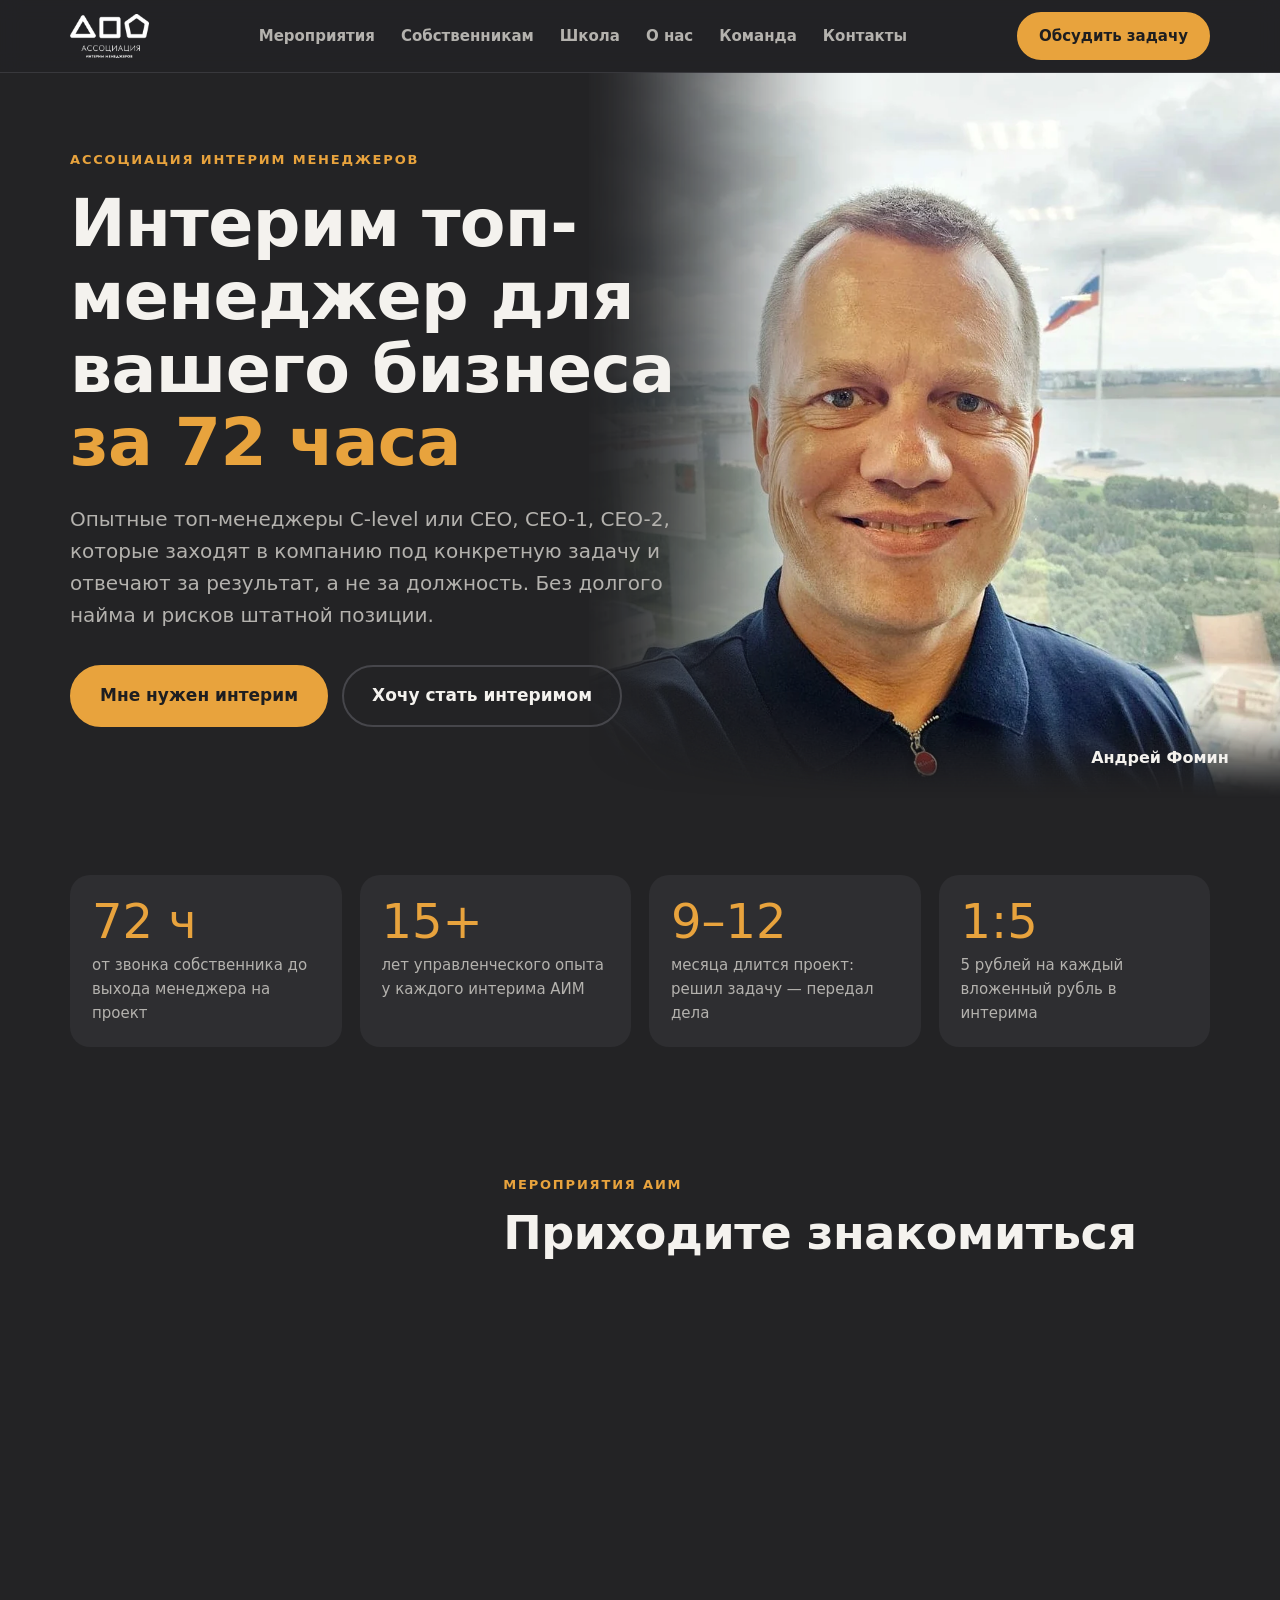
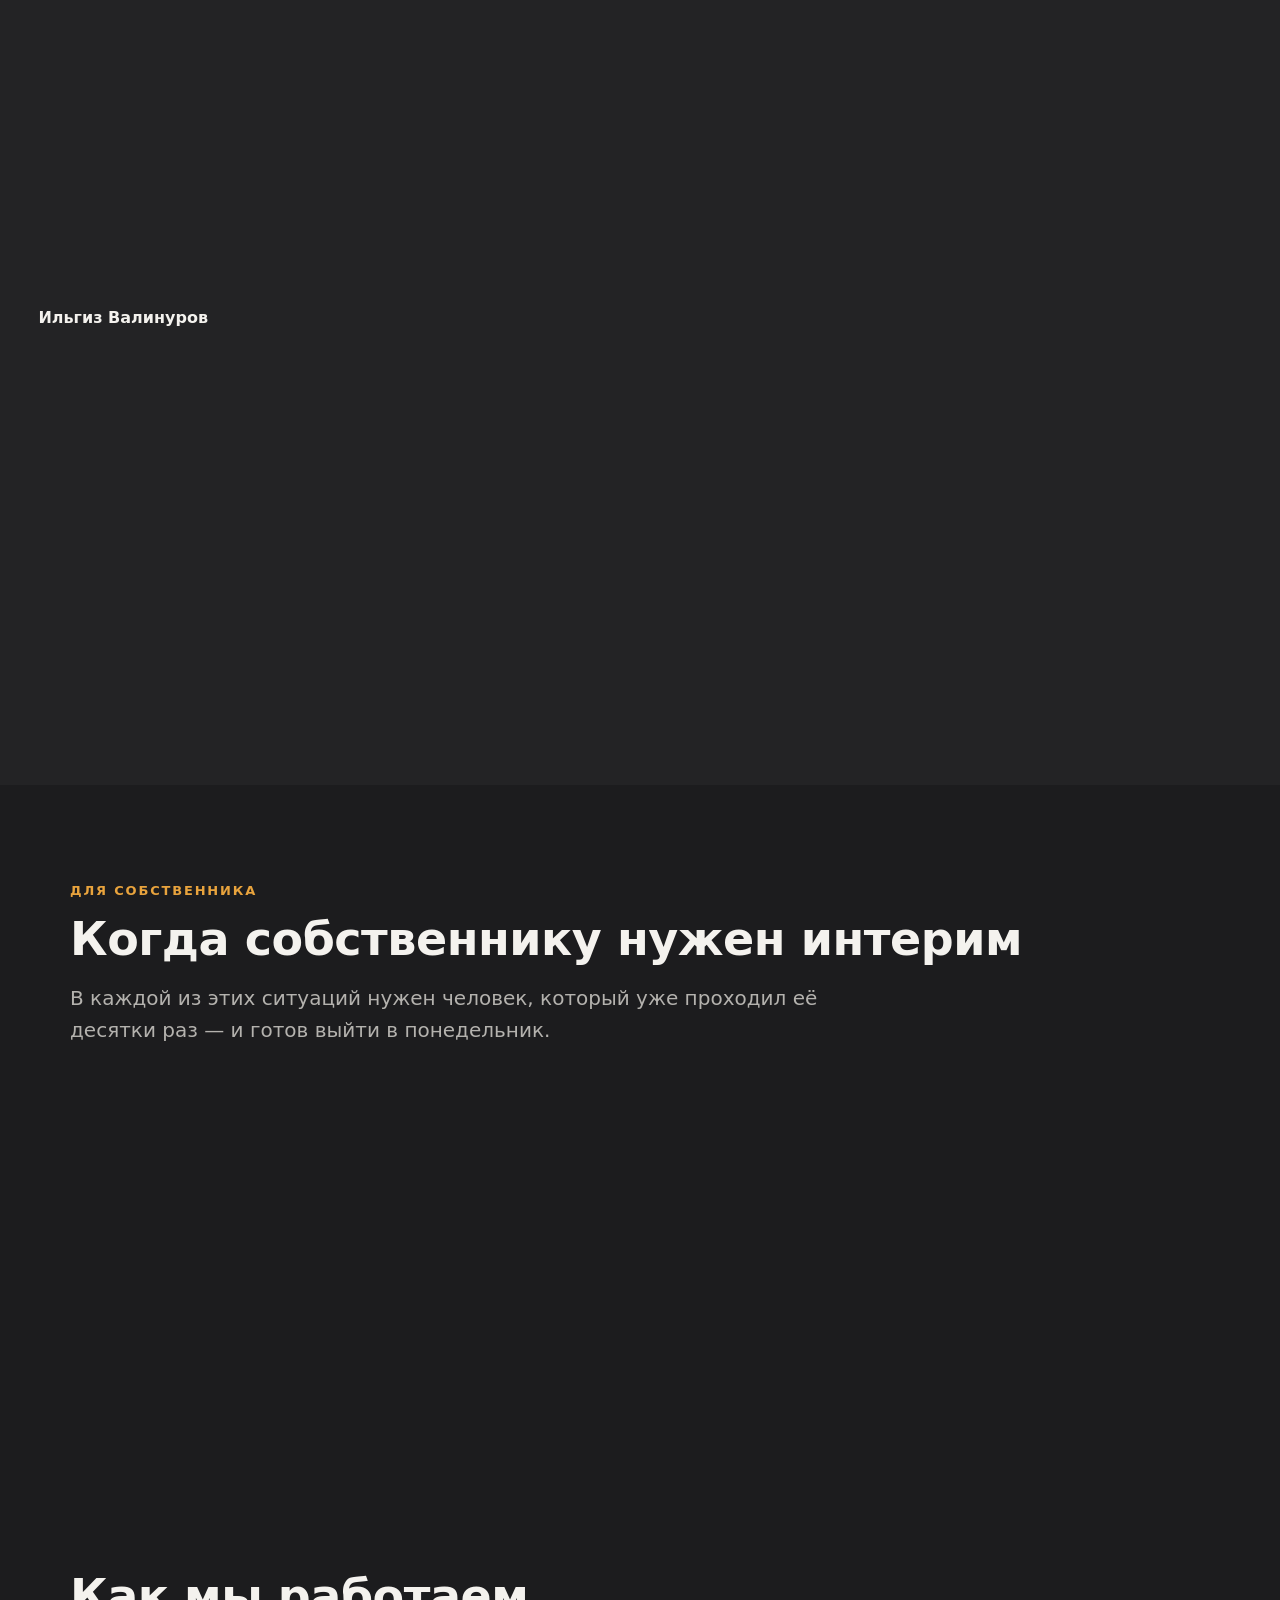
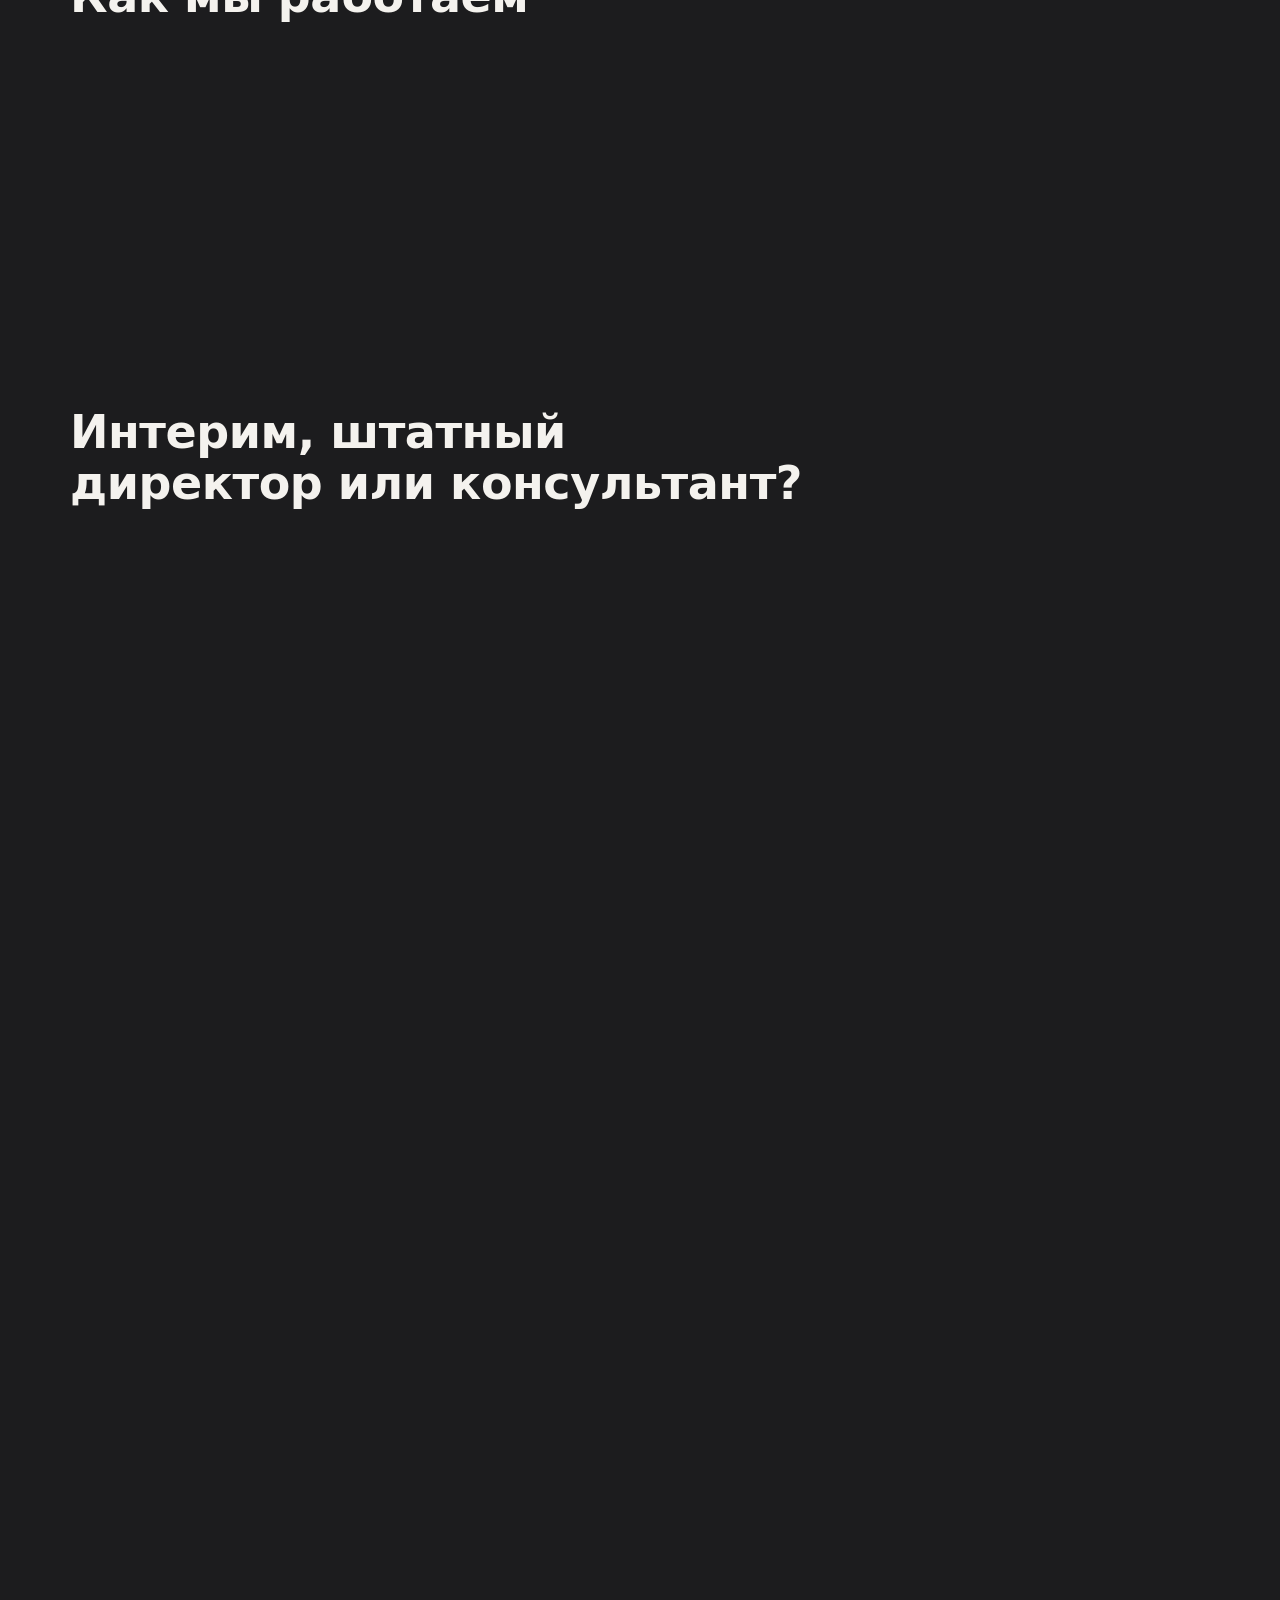
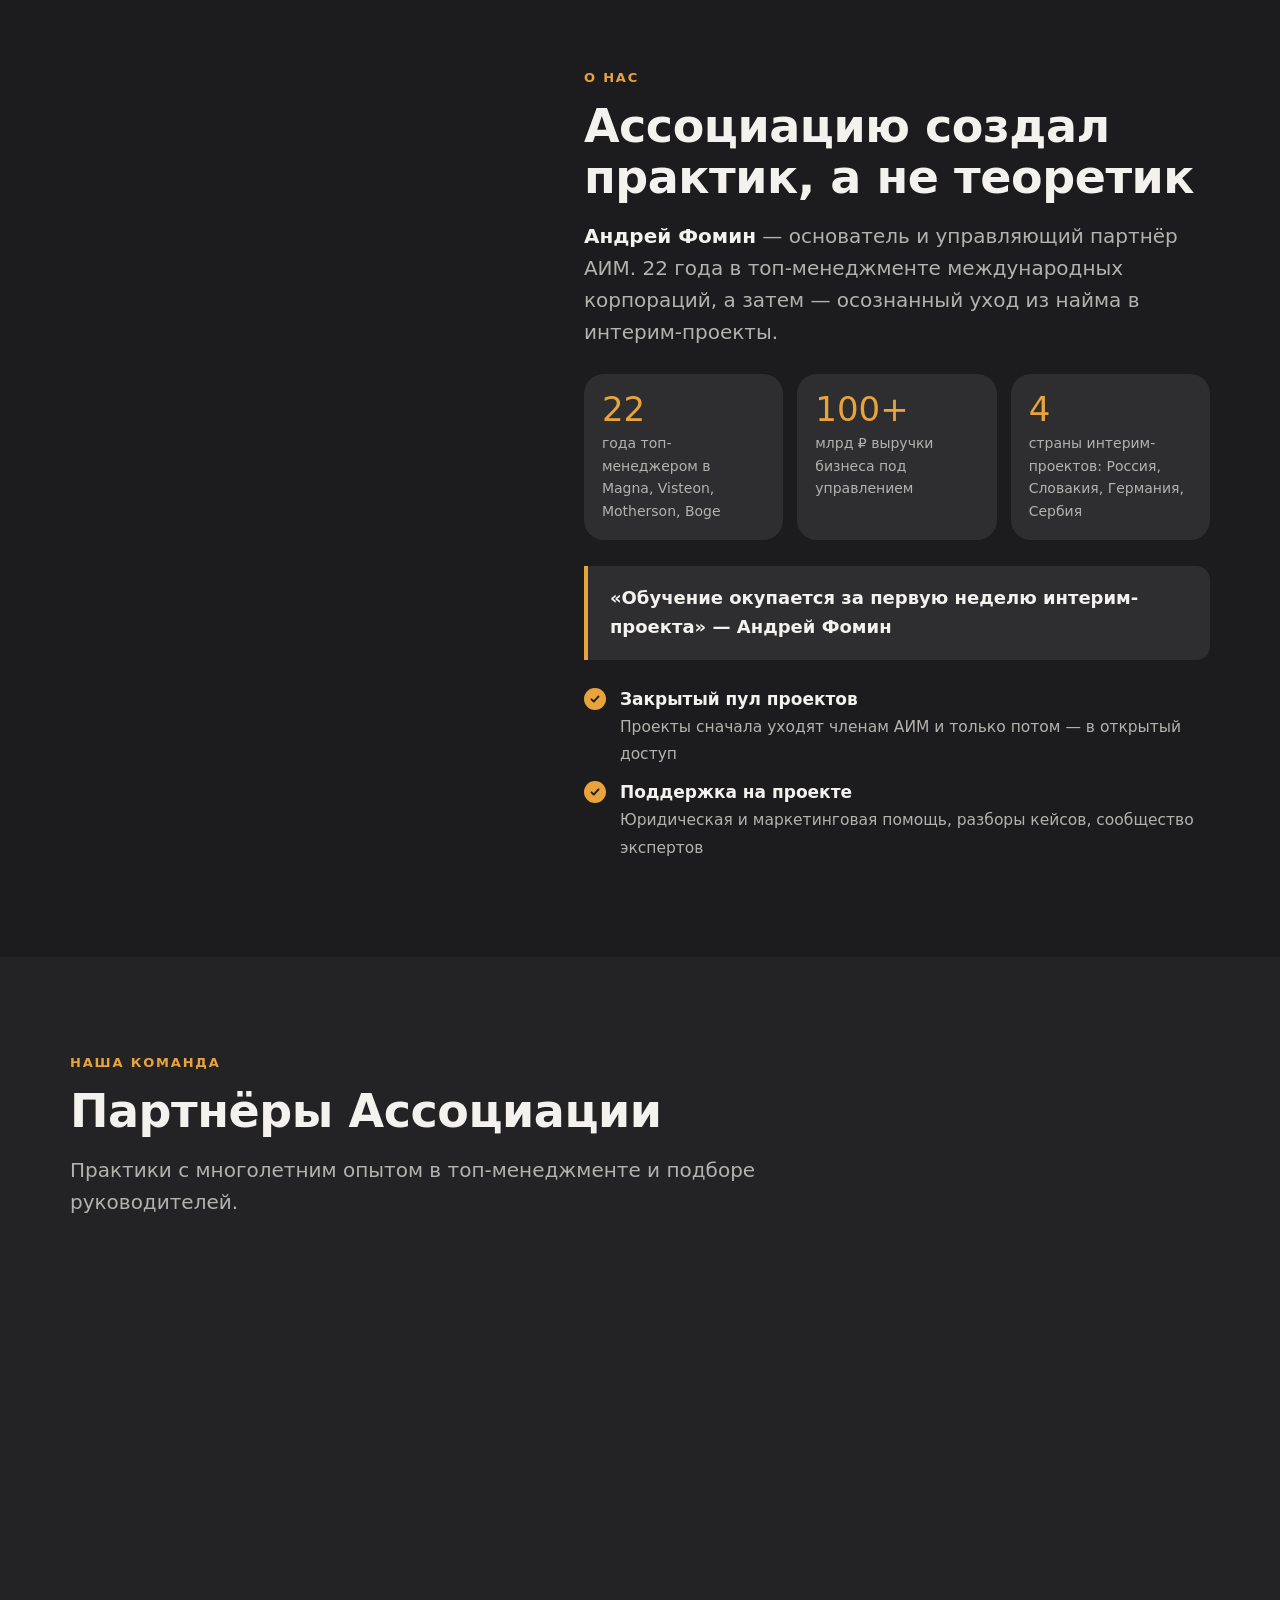
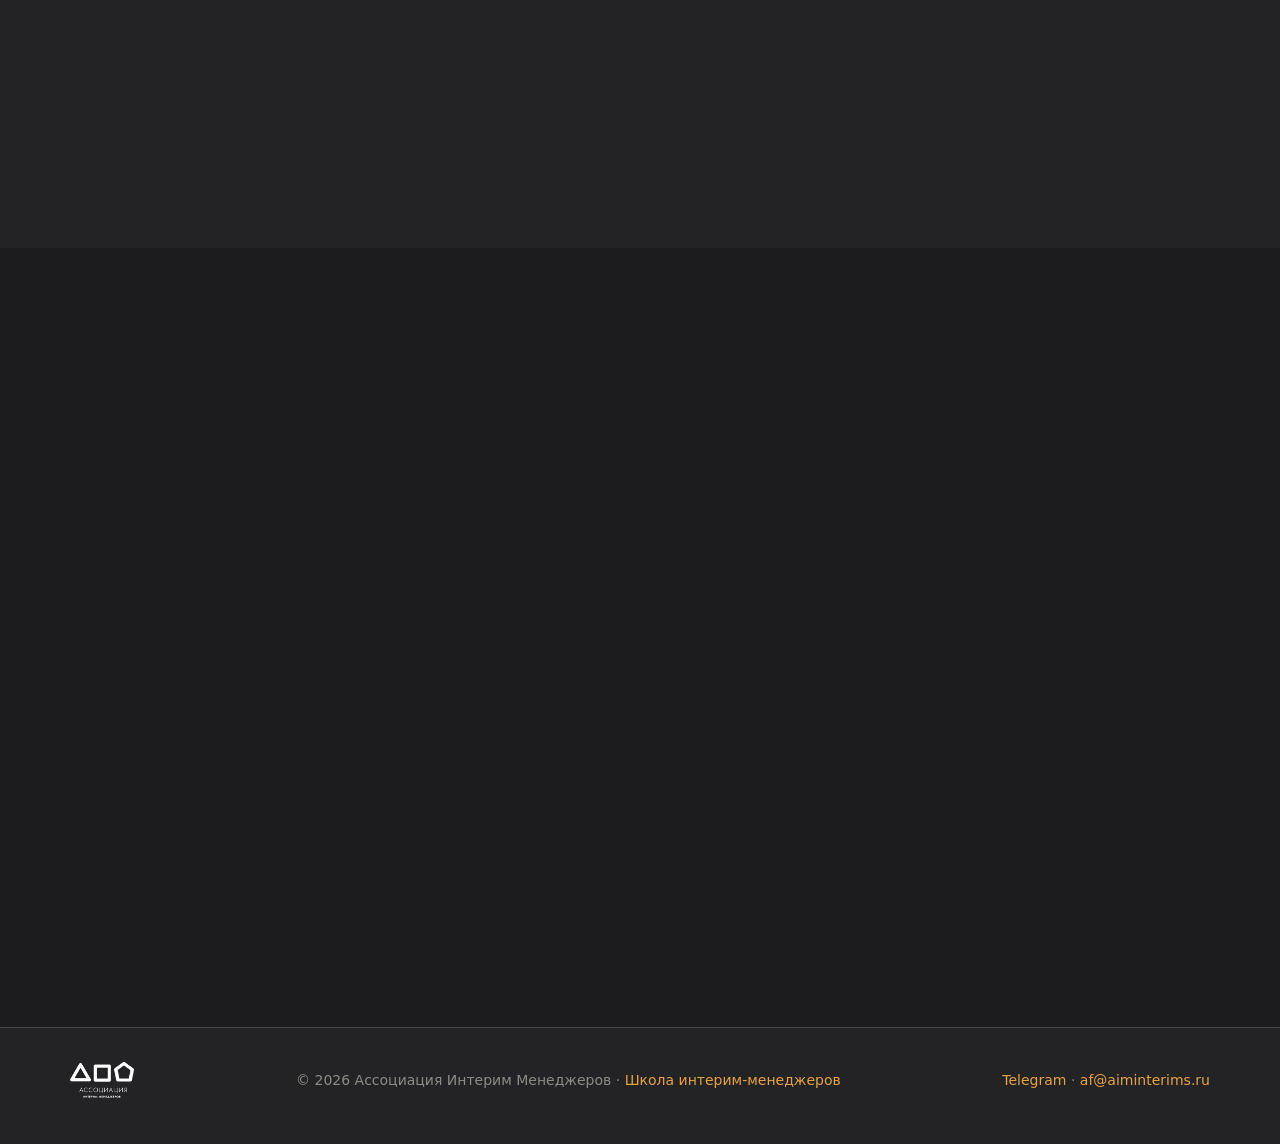
==== commit 224e4b36: "Удалён лендинг бизнес-завтрака; главный адрес ведёт на сайт АИМ Co-Authored-By: Claude Opus 5.5 <nor" ====
--- a/index.html
+++ b/index.html
@@ -1,211 +1,4 @@
 <!doctype html>
-<html lang="ru">
-<head>
-<meta charset="utf-8">
-<meta name="viewport" content="width=device-width,initial-scale=1,viewport-fit=cover">
-<title>Бизнес-завтрак АИМ · 15 октября</title>
-<meta name="description" content="Бесплатный бизнес-завтрак Ассоциации Интерим Менеджеров 15 октября 2026 в Москве: интерим-менеджмент как следующая ступень карьеры. Андрей Фомин и Ильгиз Валинуров.">
-<meta property="og:title" content="Кофе, круассан и новая карьера — бизнес-завтрак АИМ, 15 октября">
-<meta property="og:description" content="Москва, Фрунзенская наб. 32, ресторан River Side. 10:00, бесплатно, 10 мест.">
-<style>img{max-width:100%}[hidden]{display:none!important}</style>
-<link rel="preconnect" href="https://fonts.googleapis.com">
-<link rel="preconnect" href="https://fonts.gstatic.com" crossorigin>
-<link rel="stylesheet" href="https://fonts.googleapis.com/css2?family=Unbounded:wght@600;800&family=Manrope:wght@400;500;700&display=swap">
-<style>
-/* Layout: тёмная «графитовая» страница бренда АИМ — герой с датой, большие портреты спикеров, программа, адрес, форма записи */
-:root{
-  --bg:#232325; --surface:#2E2E31; --surface-2:#38383C; --line:#46464B;
-  --fg:#F4F2EE; --muted:#B4B2AE; --accent:#E8A33D; --accent-ink:#1E1E20; --ok:#7BC79A; --err:#F08A7A;
-  --display:"Unbounded","Arial Black",system-ui,sans-serif;
-  --body:"Manrope","Segoe UI",system-ui,sans-serif;
-  color-scheme:dark;
-}
-*{box-sizing:border-box}
-body{background:var(--bg);color:var(--fg);font-family:var(--body);font-size:17px;line-height:1.55;margin:0}
-.wrap{max-width:1120px;margin:0 auto;padding-inline:20px}
-a{color:var(--accent)}
-h1,h2,h3{font-family:var(--display);text-wrap:balance;margin:0;line-height:1.08;letter-spacing:-0.01em}
-.eyebrow{font-size:13px;font-weight:700;letter-spacing:.12em;text-transform:uppercase;color:var(--accent)}
-section{padding-block:56px}
-/* header */
-.top{display:flex;align-items:center;justify-content:space-between;gap:16px;padding-block:22px}
-.top img{width:150px;height:auto}
-.chip{display:inline-flex;align-items:center;gap:8px;background:var(--accent);color:var(--accent-ink);font-weight:700;font-size:14px;padding:8px 16px;border-radius:999px;white-space:nowrap}
-/* hero */
-.hero{display:block;max-width:760px;padding-block:28px 40px}
-.hero h1{font-size:clamp(38px,6.4vw,80px);font-weight:800}
-.hero h1 span{color:var(--accent);display:block}
-.hero .lead{font-size:clamp(18px,2vw,22px);color:var(--muted);margin:22px 0 28px;max-width:34ch}
-.facts{display:grid;grid-template-columns:repeat(2,minmax(0,1fr));gap:12px;margin-bottom:28px}
-.fact{background:var(--surface);border-radius:14px;padding:14px 16px;min-width:0}
-.fact b{display:block;font-size:19px;font-variant-numeric:tabular-nums}
-.fact small{color:var(--muted);font-size:14px}
-.btn{display:inline-flex;align-items:center;justify-content:center;gap:10px;background:var(--accent);color:var(--accent-ink);font-weight:700;font-size:18px;border:0;border-radius:999px;padding:16px 30px;cursor:pointer;text-decoration:none;font-family:var(--body)}
-.btn:hover{filter:brightness(1.06)}
-.btn:focus-visible,input:focus-visible,.ghost:focus-visible{outline:3px solid var(--fg);outline-offset:3px}
-.seats{margin-left:14px;color:var(--muted);font-size:15px}
-/* speakers */
-.speakers{display:grid;grid-template-columns:repeat(2,minmax(0,1fr));gap:28px;margin-top:32px}
-.spk{background:var(--surface);border-radius:22px;overflow:hidden;min-width:0}
-.spk img{display:block;width:100%;aspect-ratio:1/1;object-fit:cover;object-position:50% 25%}
-.spk .t{padding:24px 26px 28px}
-.spk h3{font-size:26px;margin-bottom:6px}
-.spk .role{color:var(--accent);font-weight:700;margin-bottom:14px}
-.spk ul{margin:0;padding-left:20px;color:var(--muted)}
-.spk li+li{margin-top:6px}
-/* program */
-.cols{display:grid;grid-template-columns:repeat(2,minmax(0,1fr));gap:40px}
-h2{font-size:clamp(28px,4vw,42px);margin:10px 0 26px}
-.list{display:grid;gap:14px;margin:0;padding:0;list-style:none}
-.list li{display:flex;gap:14px;align-items:flex-start;background:var(--surface);border-radius:14px;padding:16px 18px}
-.list li::before{content:"";flex:0 0 12px;height:12px;margin-top:8px;border-radius:3px;background:var(--accent)}
-.quote{margin-top:22px;color:var(--muted);font-size:16px}
-/* place */
-.place{display:grid;grid-template-columns:1fr 1fr;gap:28px;background:var(--surface);border-radius:22px;padding:32px}
-.place dl{margin:0;display:grid;grid-template-columns:auto 1fr;gap:10px 20px}
-.place dt{color:var(--muted)}
-.place dd{margin:0;font-weight:700}
-.place .big{font-family:var(--display);font-size:clamp(34px,5vw,56px);color:var(--accent);line-height:1}
-/* form */
-.form-card{background:var(--surface);border-radius:22px;padding:34px;display:grid;grid-template-columns:.9fr 1.1fr;gap:36px}
-footer{padding-block:34px 48px;color:var(--muted);font-size:14px;border-top:1px solid var(--line)}
-footer .wrap{display:flex;flex-wrap:wrap;justify-content:space-between;gap:12px}
-@media (max-width:860px){
-  .hero,.cols,.place,.form-card{grid-template-columns:1fr}
-}
-@media (max-width:560px){
-  .speakers,.facts{grid-template-columns:1fr}
-  .top .chip{font-size:12px;padding:6px 12px}
-  .place,.form-card{padding:22px}
-  section{padding-block:40px}
-}
-@media (prefers-reduced-motion:no-preference){
-  .hero h1,.hero .lead,.facts{animation:rise .7s ease both}
-  .hero .lead{animation-delay:.08s}.facts{animation-delay:.16s}
-  @keyframes rise{from{transform:translateY(14px)}to{transform:none}}
-}
-</style>
-</head>
-<body>
-<div class="wrap">
-  <header class="top">
-    <img src="[data-uri]" alt="Ассоциация Интерим Менеджеров">
-    <span class="chip">Бесплатно · 10 мест</span>
-  </header>
-
-  <div class="hero">
-    <div>
-      <div class="eyebrow">Бизнес-завтрак · Москва · 15 октября</div>
-      <h1 style="margin-top:14px">Кофе, круассан <span>и новая карьера</span></h1>
-      <p class="lead">Интерим-менеджмент как следующая ступень карьерного трека. Живой разговор за одним столом для топ-менеджеров, которые переросли найм.</p>
-      <div class="facts">
-        <div class="fact"><b>15 октября, 10:00</b><small>четверг · 1,5 часа</small></div>
-        <div class="fact"><b>River Side</b><small>Фрунзенская наб. 32, Москва</small></div>
-      </div>
-      <a class="btn" href="https://forms.yandex.ru/u/6ac7467784227c0026ed4c16" target="_blank" rel="noopener">Зарегистрироваться</a><span class="seats">осталось мало мест</span>
-    </div>
-  </div>
-</div>
-
-<section id="speakers">
-  <div class="wrap">
-    <div class="eyebrow">Спикеры</div>
-    <h2>С кем вы проведёте утро</h2>
-    <div class="speakers">
-      <article class="spk">
-        <img src="[data-uri]" alt="Андрей Фомин">
-        <div class="t">
-          <h3>Андрей Фомин</h3>
-          <div class="role">Основатель Ассоциации Интерим Менеджеров и Школы интерим-менеджеров</div>
-          <ul>
-            <li>22 года топ-менеджером в Magna, Visteon, Motherson, Boge</li>
-            <li>Управлял бизнесом с выручкой 100+ млрд ₽</li>
-            <li>Интерим-проекты в России, Словакии, Германии, Сербии</li>
-          </ul>
-        </div>
-      </article>
-      <article class="spk">
-        <img src="[data-uri]" alt="Ильгиз Валинуров">
-        <div class="t">
-          <h3>Ильгиз Валинуров</h3>
-          <div class="role">Хедхантер и карьерный консультант топ-менеджеров</div>
-          <ul>
-            <li>30 000 собеседований с руководителями</li>
-            <li>Автор 12 книг о поиске персонала и карьере</li>
-            <li>Трижды карьерный консультант года, преподаватель MBA</li>
-          </ul>
-        </div>
-      </article>
-    </div>
-  </div>
-</section>
-
-<section id="program">
-  <div class="wrap cols">
-    <div>
-      <div class="eyebrow">Программа</div>
-      <h2>За 1,5 часа разберём</h2>
-      <ul class="list">
-        <li>Чем интерим отличается от штатного топ-менеджера и почему собственники платят за результат, а не за должность</li>
-        <li>Как переупаковать свой опыт, не уходя из найма прямо сейчас</li>
-        <li>Какие задачи компании отдают интеримам сегодня</li>
-        <li>Живой разговор с Ильгизом Валинуровым: спросите то, о чём не спросишь на собеседовании</li>
-      </ul>
-    </div>
-    <div>
-      <div class="eyebrow">Для кого</div>
-      <h2>Будет полезно, если вы</h2>
-      <ul class="list">
-        <li>Топ-менеджер, который перерос найм и слышит «оверквалифайд»</li>
-        <li>Руководитель 40+ и упёрлись в потолок зарплаты</li>
-        <li>На паузе в карьере и выбираете следующий шаг</li>
-        <li>Эксперт или консультант с управленческим опытом и ищете точку роста</li>
-      </ul>
-      <p class="quote">Без презентаций на сто слайдов: один стол, десять человек, кофе и честный разговор.</p>
-    </div>
-  </div>
-</section>
-
-<section id="place">
-  <div class="wrap">
-    <div class="place">
-      <div>
-        <div class="eyebrow">Когда и где</div>
-        <p class="big" style="margin:14px 0 8px">15 октября</p>
-        <p style="margin:0;font-size:20px;font-weight:700">четверг, 10:00–11:30</p>
-      </div>
-      <dl>
-        <dt>Место</dt><dd>Ресторан «River Side»</dd>
-        <dt>Адрес</dt><dd>Москва, Фрунзенская набережная, 32</dd>
-        <dt>Формат</dt><dd>Бизнес-завтрак, 1,5 часа</dd>
-        <dt>Участие</dt><dd>Бесплатно, максимум 10 человек</dd>
-        <dt>Карта</dt><dd><a href="https://yandex.ru/maps/?text=%D0%9C%D0%BE%D1%81%D0%BA%D0%B2%D0%B0%2C%20%D0%A4%D1%80%D1%83%D0%BD%D0%B7%D0%B5%D0%BD%D1%81%D0%BA%D0%B0%D1%8F%20%D0%BD%D0%B0%D0%B1%D0%B5%D1%80%D0%B5%D0%B6%D0%BD%D0%B0%D1%8F%2032" target="_blank" rel="noopener">Открыть в Яндекс Картах</a></dd>
-      </dl>
-    </div>
-  </div>
-</section>
-
-<section id="register">
-  <div class="wrap">
-    <div class="form-card">
-      <div>
-        <div class="eyebrow">Регистрация</div>
-        <h2>Забронируйте место</h2>
-        <p style="color:var(--muted);margin:0">Мест всего 10. Регистрация занимает минуту: имя, телефон, Telegram и email. Андрей подтвердит участие лично.</p>
-      </div>
-      <div style="display:flex;flex-direction:column;justify-content:center;align-items:flex-start;gap:14px">
-        <a class="btn" href="https://forms.yandex.ru/u/6ac7467784227c0026ed4c16" target="_blank" rel="noopener">Зарегистрироваться</a>
-        <span style="color:var(--muted);font-size:14px">Форма откроется в новой вкладке на forms.yandex.ru</span>
-      </div>
-    </div>
-  </div>
-</section>
-
-<footer>
-  <div class="wrap">
-    <span>Ассоциация Интерим Менеджеров · <a href="https://t.me/aim_interims" target="_blank" rel="noopener">t.me/aim_interims</a></span>
-    <span>Вопросы: Telegram @AndreyAFomin · af@aiminterims.ru</span>
-  </div>
-</footer>
-</body>
-</html>
+<html lang="ru"><head><meta charset="utf-8"><title>Ассоциация Интерим Менеджеров</title>
+<meta http-equiv="refresh" content="0; url=aim/"><link rel="canonical" href="aim/"></head>
+<body style="background:#232325;color:#F4F2EE;font-family:system-ui,sans-serif;padding:40px"><a style="color:#E8A33D" href="aim/">Перейти на сайт Ассоциации Интерим Менеджеров</a></body></html>
